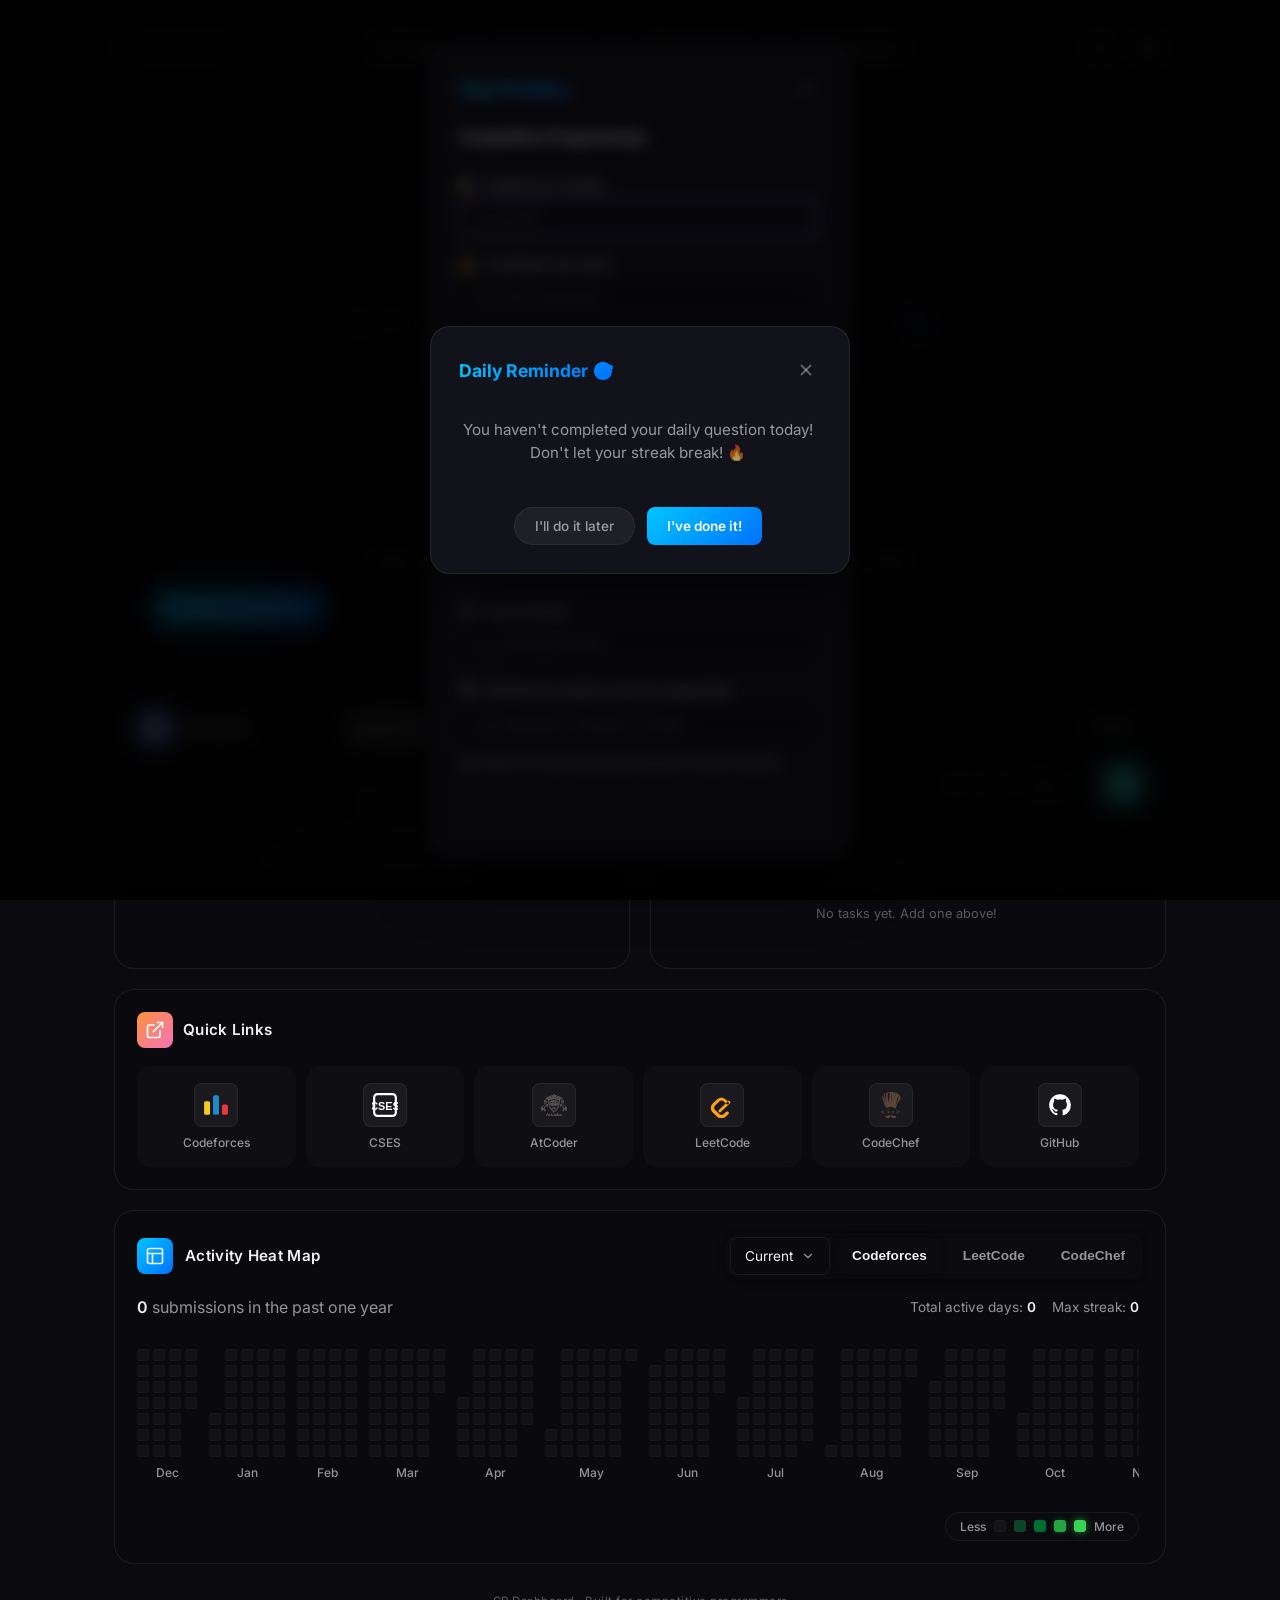
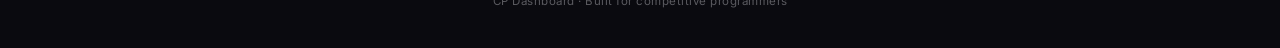
==== index.html @ b322524e "Feat: Add Placements tab for full-time new grad opportunities" ====
<!DOCTYPE html>
<html lang="en">
<head>
  <meta charset="UTF-8">
  <meta name="viewport" content="width=device-width, initial-scale=1.0">
  <title>CP Dashboard</title>
  <link rel="preconnect" href="https://fonts.googleapis.com">
  <link rel="preconnect" href="https://fonts.gstatic.com" crossorigin>
  <link href="https://fonts.googleapis.com/css2?family=Inter:wght@300;400;500;600;700;800&family=JetBrains+Mono:wght@400;500;600;700&display=swap" rel="stylesheet">
  <link rel="stylesheet" href="style.css">
</head>
<body>
  <!-- Animated background particles -->
  <canvas id="bg-canvas" class="bg-canvas"></canvas>

  <!-- Settings Modal Overlay -->
  <div class="modal-overlay" id="settings-overlay">
    <div class="modal" id="settings-modal">
      <div class="modal-header">
        <h2 class="modal-title">Your Profiles</h2>
        <button class="modal-close" id="settings-close" title="Close">
          <svg width="18" height="18" viewBox="0 0 24 24" fill="none" stroke="currentColor" stroke-width="2.5" stroke-linecap="round" stroke-linejoin="round">
            <line x1="18" y1="6" x2="6" y2="18"></line>
            <line x1="6" y1="6" x2="18" y2="18"></line>
          </svg>
        </button>
      </div>
      <form class="modal-body" id="settings-form">
        <h3 style="font-size: 0.9rem; margin-bottom: 12px; margin-top: 0;">Competitive Programming</h3>
        <div class="form-group">
          <label class="form-label" for="cf-handle">
            <img src="icons/cf-logo.svg" class="form-label-icon" alt="CF">
            Codeforces Handle
          </label>
          <input type="text" class="form-input" id="cf-handle" placeholder="e.g. tourist" autocomplete="off">
        </div>
        <div class="form-group">
          <label class="form-label" for="lc-handle">
            <img src="icons/lc-logo.svg" class="form-label-icon" alt="LC">
            LeetCode Username
          </label>
          <input type="text" class="form-input" id="lc-handle" placeholder="e.g. your_username" autocomplete="off">
        </div>
        <div class="form-group">
          <label class="form-label" for="cc-handle">
            <img src="icons/cc-logo.svg" class="form-label-icon" alt="CC">
            CodeChef Username
          </label>
          <input type="text" class="form-input" id="cc-handle" placeholder="e.g. your_username" autocomplete="off">
        </div>

        <hr style="border: 0; border-top: 1px solid var(--border-subtle); margin: 20px 0;">
        <h3 style="font-size: 0.9rem; margin-bottom: 12px;">Professional Profile</h3>
        <div class="form-group">
          <label class="form-label" for="profile-college">
            <svg width="14" height="14" viewBox="0 0 24 24" fill="none" stroke="currentColor" stroke-width="2" stroke-linecap="round" stroke-linejoin="round" class="form-label-icon"><path d="M22 10v6M2 10l10-5 10 5-10 5z"></path><path d="M6 12v5c3 3 9 3 12 0v-5"></path></svg>
            College / University Name
          </label>
          <input type="text" class="form-input" id="profile-college" placeholder="e.g. MIT, IIT Delhi" autocomplete="off">
        </div>
        <div class="form-group">
          <label class="form-label" for="profile-year">
            <svg width="14" height="14" viewBox="0 0 24 24" fill="none" stroke="currentColor" stroke-width="2" stroke-linecap="round" stroke-linejoin="round" class="form-label-icon"><circle cx="12" cy="12" r="10"></circle><polyline points="12 6 12 12 16 14"></polyline></svg>
            Year of Study
          </label>
          <input type="text" class="form-input" id="profile-year" placeholder="e.g. 3rd Year B.Tech" autocomplete="off">
        </div>
        <div class="form-group">
          <label class="form-label" for="profile-locations">
            <svg width="14" height="14" viewBox="0 0 24 24" fill="none" stroke="currentColor" stroke-width="2" stroke-linecap="round" stroke-linejoin="round" class="form-label-icon"><path d="M21 10c0 7-9 13-9 13s-9-6-9-13a9 9 0 0 1 18 0z"></path><circle cx="12" cy="10" r="3"></circle></svg>
            Preferred Locations (comma separated)
          </label>
          <input type="text" class="form-input" id="profile-locations" placeholder="e.g. Bengaluru, Gurgaon, London" autocomplete="off">
          <p style="font-size: 0.75rem; color: var(--text-secondary); margin-top: 6px;">We'll filter the Internships board based on these locations.</p>
        </div>
        <div class="form-group lock-section">
          <div class="lock-controls">
            <button type="button" class="lock-btn" id="lock-btn">
              <svg width="16" height="16" viewBox="0 0 24 24" fill="none" stroke="currentColor" stroke-width="2" stroke-linecap="round" stroke-linejoin="round" id="lock-icon">
                <rect x="3" y="11" width="18" height="11" rx="2" ry="2"></rect>
                <path d="M7 11V7a5 5 0 0 1 10 0v4"></path>
              </svg>
              <span id="lock-btn-text">Lock Profiles</span>
            </button>
            <span class="lock-status" id="lock-status">Status: Unlocked</span>
          </div>
          <div class="unlock-prompt hidden" id="unlock-prompt">
            <p id="unlock-prompt-text" style="margin-bottom: 8px; font-size: 0.85rem; color: var(--text-secondary);">Enter password:</p>
            <div style="display: flex; gap: 10px;">
              <input type="password" class="form-input" id="unlock-input" placeholder="Password" autocomplete="off" style="margin-bottom: 0;">
              <button type="button" class="unlock-confirm-btn" id="unlock-confirm-btn">Confirm</button>
            </div>
          </div>
        </div>
        <hr style="border: 0; border-top: 1px solid var(--border-subtle); margin: 20px 0;">
        <h3 style="font-size: 0.9rem; margin-bottom: 12px;">Clock Settings</h3>
        <div class="form-group" style="display: flex; gap: 12px; margin-bottom: 16px;">
          <div style="flex: 1;">
            <label class="form-label" for="digital-clock-style">Digital Style</label>
            <select class="form-input" id="digital-clock-style" style="margin-bottom: 0;">
              <option value="default">3D Blue (Default)</option>
              <option value="minimal">Minimal Flat</option>
              <option value="neon">Cyberpunk Neon</option>
              <option value="glass">Glassmorphism</option>
              <option value="arcade">Retro Arcade</option>
              <option value="sunset">Sunset Gradient</option>
              <option value="outline">Monochrome Outline</option>
              <option disabled>── Layouts ──</option>
              <option value="flip">Flip Clock Card</option>
              <option value="stacked">Vertical Stacked</option>
              <option value="tech">Tech Dashboard Grid</option>
              <option disabled>── Unique ──</option>
              <option value="lcd">Retro LCD Device</option>
              <option value="cyber">Cyber Hacker Matrix</option>
              <option value="led">LED Panel Display</option>
            </select>
          </div>
          <div style="flex: 1;">
            <label class="form-label" for="analog-clock-style">Analog Style</label>
            <select class="form-input" id="analog-clock-style" style="margin-bottom: 0;">
              <option value="default">Realistic 3D (Default)</option>
              <option value="minimal">Modern Minimal</option>
              <option value="neon">Hologram Neon</option>
              <option value="glass">Frosted Glass</option>
              <option value="luxury">Gold Luxury</option>
              <option value="stealth">Stealth Dark</option>
              <option value="radar">Retro Radar</option>
              <option value="snake">Serpent</option>
              <option disabled>── Layouts ──</option>
              <option value="square">Square Card</option>
              <option value="ring">Orbiting Dots</option>
              <option value="hollow">Wireframe Hollow</option>
              <option value="pendulum">Classic Pendulum</option>
              <option disabled>── Unique ──</option>
              <option value="speedometer">Dashboard Speedometer</option>
              <option value="skeleton">Exposed Gear Skeleton</option>
              <option value="circuit">Circuit Board</option>
              <option value="nautical">Nautical Anchor</option>
              <option value="serpent">Serpent Roman</option>
              <option value="cubes">3D Floating Cubes</option>
              <option value="lunar">Celestial Lunar</option>
            </select>
          </div>
        </div>
        
        <hr style="border: 0; border-top: 1px solid var(--border-subtle); margin: 20px 0;">
        <h3 style="font-size: 0.9rem; margin-bottom: 12px;">Wallpaper Settings</h3>
        <div class="form-group" style="display: flex; gap: 12px; margin-bottom: 16px;">
          <div style="flex: 1;">
            <label class="form-label" for="light-wallpaper-style">Light Mode</label>
            <select class="form-input" id="light-wallpaper-style" style="margin-bottom: 0;">
              <option value="dynamic-default">Hacker Blue Symbols (Dynamic)</option>
              <option value="dynamic-nodes">Floating Nodes (Dynamic)</option>
              <option value="dynamic-bubbles">Rising Bubbles (Dynamic)</option>
              <option value="dynamic-waves">Flowing Waves (Dynamic)</option>
              <option value="static-gradient">Soft Gradient (Static)</option>
              <option value="static-topography">Abstract Topography (Static)</option>
            </select>
          </div>
          <div style="flex: 1;">
            <label class="form-label" for="dark-wallpaper-style">Dark Mode</label>
            <select class="form-input" id="dark-wallpaper-style" style="margin-bottom: 0;">
              <option value="dynamic-default">Constellations (Dynamic)</option>
              <option value="dynamic-matrix">Matrix Rain (Dynamic)</option>
              <option value="dynamic-warp">Warp Speed (Dynamic)</option>
              <option value="dynamic-snow">Falling Snow (Dynamic)</option>
              <option value="static-space">Deep Space (Static)</option>
              <option value="static-cyberpunk">Neon Cyberpunk City (Static)</option>
            </select>
          </div>
        </div>

        <hr style="border: 0; border-top: 1px solid var(--border-subtle); margin: 20px 0;">
        <h3 style="font-size: 0.9rem; margin-bottom: 12px;">Weather Settings</h3>
        <div class="form-group">
          <label class="form-label" for="weather-location">
            <svg width="14" height="14" viewBox="0 0 24 24" fill="none" stroke="currentColor" stroke-width="2" stroke-linecap="round" stroke-linejoin="round" class="form-label-icon"><path d="M21 10c0 7-9 13-9 13s-9-6-9-13a9 9 0 0 1 18 0z"></path><circle cx="12" cy="10" r="3"></circle></svg>
            Location (City Name)
          </label>
          <div style="display: flex; gap: 8px;">
            <input type="text" class="form-input" id="weather-location" placeholder="e.g. New Delhi, London, Tokyo" autocomplete="off" style="margin-bottom: 0;">
            <button type="button" class="save-btn" id="auto-detect-location-btn" style="width: auto; padding: 0 12px; font-size: 0.85rem;" title="Use my exact location">
              <svg width="16" height="16" viewBox="0 0 24 24" fill="none" stroke="currentColor" stroke-width="2" stroke-linecap="round" stroke-linejoin="round">
                <circle cx="12" cy="12" r="10"></circle>
                <circle cx="12" cy="12" r="3"></circle>
                <line x1="12" y1="2" x2="12" y2="5"></line>
                <line x1="12" y1="19" x2="12" y2="22"></line>
                <line x1="2" y1="12" x2="5" y2="12"></line>
                <line x1="19" y1="12" x2="22" y2="12"></line>
              </svg>
            </button>
          </div>
          <p style="font-size: 0.75rem; color: var(--text-secondary); margin-top: 8px;" id="weather-location-hint">Used to display current weather & temperature next to the clock. Click the icon to auto-detect.</p>
        </div>
        <hr style="border: 0; border-top: 1px solid var(--border-subtle); margin: 20px 0;">
        <h3 style="font-size: 0.9rem; margin-bottom: 12px;">AI Assistant Settings</h3>
        <div class="form-group">
          <label class="form-label" for="llm-api-key">
            <svg width="14" height="14" viewBox="0 0 24 24" fill="none" stroke="currentColor" stroke-width="2" stroke-linecap="round" stroke-linejoin="round" class="form-label-icon"><path d="M12 2v20M17 5H9.5a3.5 3.5 0 0 0 0 7h5a3.5 3.5 0 0 1 0 7H6"></path></svg>
            Gemini API Key
          </label>
          <input type="password" class="form-input" id="llm-api-key" placeholder="AIzaSy..." autocomplete="off">
          <p style="font-size: 0.75rem; color: var(--text-secondary); margin-top: 6px;">Stored securely in local storage.</p>
        </div>

        <button type="submit" class="save-btn" id="save-profiles">
          <svg width="16" height="16" viewBox="0 0 24 24" fill="none" stroke="currentColor" stroke-width="2.5" stroke-linecap="round" stroke-linejoin="round">
            <polyline points="20 6 9 17 4 12"></polyline>
          </svg>
          Save Settings
        </button>
      </form>
    </div>
  </div>

  <!-- Daily Question Reminder Modal Overlay -->
  <div class="modal-overlay" id="daily-reminder-overlay">
    <div class="modal" id="daily-reminder-modal" style="max-width: 450px;">
      <div class="modal-header">
        <h2 class="modal-title">Daily Reminder 🎯</h2>
        <button class="modal-close" id="daily-reminder-close" title="Close">
          <svg width="18" height="18" viewBox="0 0 24 24" fill="none" stroke="currentColor" stroke-width="2.5" stroke-linecap="round" stroke-linejoin="round">
            <line x1="18" y1="6" x2="6" y2="18"></line>
            <line x1="6" y1="6" x2="18" y2="18"></line>
          </svg>
        </button>
      </div>
      <div class="modal-body" style="text-align: center; padding-top: 10px;">
        <p style="margin-bottom: 24px; color: var(--text-secondary); font-size: 0.95rem; line-height: 1.5;">You haven't completed your daily question today!<br>Don't let your streak break! 🔥</p>
        <div style="display: flex; gap: 12px; justify-content: center;">
          <button type="button" class="secondary-btn" id="daily-reminder-later" style="padding: 10px 20px; font-size: 0.85rem;">I'll do it later</button>
          <button type="button" class="save-btn" id="daily-reminder-done" style="width: auto; padding: 10px 20px; margin-top: 0; font-size: 0.85rem;">I've done it!</button>
        </div>
      </div>
      </div>
    </div>
  </div>

  <!-- AI Chat Modal Overlay -->
  <div class="modal-overlay" id="ai-chat-overlay">
    <div class="modal" id="ai-chat-modal" style="max-width: 500px; display: flex; flex-direction: column; height: 60vh;">
      <div class="modal-header">
        <h2 class="modal-title">AI Upsolving ✨</h2>
        <button class="modal-close" id="ai-chat-close" title="Close">
          <svg width="18" height="18" viewBox="0 0 24 24" fill="none" stroke="currentColor" stroke-width="2.5" stroke-linecap="round" stroke-linejoin="round">
            <line x1="18" y1="6" x2="6" y2="18"></line>
            <line x1="6" y1="6" x2="18" y2="18"></line>
          </svg>
        </button>
      </div>
      <div class="modal-body" style="flex: 1; display: flex; flex-direction: column; overflow: hidden; padding: 0;">
        <div id="ai-chat-messages" style="flex: 1; overflow-y: auto; padding: 20px; display: flex; flex-direction: column; gap: 16px;">
          <!-- Chat messages go here -->
        </div>
        <form id="ai-chat-form" style="display: flex; gap: 10px; padding: 15px 20px; border-top: 1px solid var(--border-subtle); background: rgba(0,0,0,0.2);">
          <input type="text" id="ai-chat-input" class="form-input" placeholder="Ask for a hint..." style="margin-bottom: 0;" autocomplete="off">
          <button type="submit" class="save-btn" style="width: auto; margin-top: 0; padding: 0 16px;">
            <svg width="16" height="16" viewBox="0 0 24 24" fill="none" stroke="currentColor" stroke-width="2" stroke-linecap="round" stroke-linejoin="round"><line x1="22" y1="2" x2="11" y2="13"></line><polygon points="22 2 15 22 11 13 2 9 22 2"></polygon></svg>
          </button>
        </form>
      </div>
    </div>
  </div>

  <main class="dashboard">
    <!-- Top Section: Greeting & Clock -->
    <header class="hero-section">
      <div class="hero-top-bar" style="position: relative;">
        <span class="brand-tag">CP Dashboard</span>
        
        <!-- Top Centered Navigation Tabs -->
        <div style="display: flex; align-items: center; justify-content: center; gap: 16px; position: absolute; left: 50%; transform: translateX(-50%);">
          <button id="tab-explore" class="explore-tab-btn" title="Developer News Feed">
            <svg width="15" height="15" viewBox="0 0 24 24" fill="none" stroke="currentColor" stroke-width="2.2" stroke-linecap="round" stroke-linejoin="round" style="margin-right: 6px;"><circle cx="12" cy="12" r="10"></circle><polygon points="16.24 7.76 14.12 14.12 7.76 16.24 9.88 9.88 16.24 7.76"></polygon></svg>
            <span id="tab-explore-text">Explore</span>
          </button>
          <button id="tab-internships" class="explore-tab-btn" title="Software Engineering Internships">
            <svg width="15" height="15" viewBox="0 0 24 24" fill="none" stroke="currentColor" stroke-width="2.2" stroke-linecap="round" stroke-linejoin="round" style="margin-right: 6px;"><rect x="2" y="7" width="20" height="14" rx="2" ry="2"></rect><path d="M16 21V5a2 2 0 0 0-2-2h-4a2 2 0 0 0-2 2v16"></path></svg>
            <span id="tab-internships-text">Internships</span>
          </button>
          <button id="tab-placements" class="explore-tab-btn" title="Full-Time Jobs & Placements">
            <svg width="15" height="15" viewBox="0 0 24 24" fill="none" stroke="currentColor" stroke-width="2.2" stroke-linecap="round" stroke-linejoin="round" style="margin-right: 6px;"><rect x="3" y="4" width="18" height="18" rx="2" ry="2"></rect><line x1="16" y1="2" x2="16" y2="6"></line><line x1="8" y1="2" x2="8" y2="6"></line><line x1="3" y1="10" x2="21" y2="10"></line></svg>
            <span id="tab-placements-text">Placements</span>
          </button>
          <button id="tab-hackathons" class="explore-tab-btn" title="Upcoming Hackathons">
            <svg width="15" height="15" viewBox="0 0 24 24" fill="none" stroke="currentColor" stroke-width="2.2" stroke-linecap="round" stroke-linejoin="round" style="margin-right: 6px;"><path d="M21 16V8a2 2 0 0 0-1-1.73l-7-4a2 2 0 0 0-2 0l-7 4A2 2 0 0 0 3 8v8a2 2 0 0 0 1 1.73l7 4a2 2 0 0 0 2 0l7-4A2 2 0 0 0 21 16z"></path><polyline points="3.27 6.96 12 12.01 20.73 6.96"></polyline><line x1="12" y1="22.08" x2="12" y2="12"></line></svg>
            <span id="tab-hackathons-text">Hackathons</span>
          </button>
        </div>
        <div class="top-bar-controls">
          <button class="theme-btn" id="toggle-theme" title="Toggle Theme">
            <svg width="18" height="18" viewBox="0 0 24 24" fill="none" stroke="currentColor" stroke-width="2" stroke-linecap="round" stroke-linejoin="round" class="moon-icon">
              <path d="M21 12.79A9 9 0 1 1 11.21 3 7 7 0 0 0 21 12.79z"></path>
            </svg>
            <svg width="18" height="18" viewBox="0 0 24 24" fill="none" stroke="currentColor" stroke-width="2" stroke-linecap="round" stroke-linejoin="round" class="sun-icon" style="display:none;">
              <circle cx="12" cy="12" r="5"></circle>
              <line x1="12" y1="1" x2="12" y2="3"></line>
              <line x1="12" y1="21" x2="12" y2="23"></line>
              <line x1="4.22" y1="4.22" x2="5.64" y2="5.64"></line>
              <line x1="18.36" y1="18.36" x2="19.78" y2="19.78"></line>
              <line x1="1" y1="12" x2="3" y2="12"></line>
              <line x1="21" y1="12" x2="23" y2="12"></line>
              <line x1="4.22" y1="19.78" x2="5.64" y2="18.36"></line>
              <line x1="18.36" y1="5.64" x2="19.78" y2="4.22"></line>
            </svg>
          </button>
          <button class="settings-btn" id="open-settings" title="Profile Settings">
            <svg width="18" height="18" viewBox="0 0 24 24" fill="none" stroke="currentColor" stroke-width="2" stroke-linecap="round" stroke-linejoin="round">
              <circle cx="12" cy="12" r="3"></circle>
              <path d="M19.4 15a1.65 1.65 0 0 0 .33 1.82l.06.06a2 2 0 0 1 0 2.83 2 2 0 0 1-2.83 0l-.06-.06a1.65 1.65 0 0 0-1.82-.33 1.65 1.65 0 0 0-1 1.51V21a2 2 0 0 1-2 2 2 2 0 0 1-2-2v-.09A1.65 1.65 0 0 0 9 19.4a1.65 1.65 0 0 0-1.82.33l-.06.06a2 2 0 0 1-2.83 0 2 2 0 0 1 0-2.83l.06-.06A1.65 1.65 0 0 0 4.68 15a1.65 1.65 0 0 0-1.51-1H3a2 2 0 0 1-2-2 2 2 0 0 1 2-2h.09A1.65 1.65 0 0 0 4.6 9a1.65 1.65 0 0 0-.33-1.82l-.06-.06a2 2 0 0 1 0-2.83 2 2 0 0 1 2.83 0l.06.06A1.65 1.65 0 0 0 9 4.68a1.65 1.65 0 0 0 1-1.51V3a2 2 0 0 1 2-2 2 2 0 0 1 2 2v.09a1.65 1.65 0 0 0 1 1.51 1.65 1.65 0 0 0 1.82-.33l.06-.06a2 2 0 0 1 2.83 0 2 2 0 0 1 0 2.83l-.06.06A1.65 1.65 0 0 0 19.4 9a1.65 1.65 0 0 0 1.51 1H21a2 2 0 0 1 2 2 2 2 0 0 1-2 2h-.09a1.65 1.65 0 0 0-1.51 1z"></path>
            </svg>
          </button>
        </div>
      </div>
      <div style="display: flex; align-items: center; justify-content: center; gap: 12px; margin-bottom: 8px;">
        <p class="greeting" id="greeting" style="margin-bottom: 0;">Good Evening</p>
      </div>
    </header>

    <div id="home-section">
      <div style="display: flex; flex-direction: column; align-items: center; justify-content: center; margin-bottom: 25px;">
        <div style="display: flex; align-items: center; justify-content: center; gap: 20px;">
          <div id="clock-container" title="Click to switch clock style" style="cursor: pointer; position: relative;">
            <!-- Digital Clock -->
            <h1 class="clock" id="digital-clock" style="margin-bottom: 0;">00:00:00</h1>
            <!-- Analog Clock -->
            <div class="analog-clock hidden" id="analog-clock">
              <div class="clock-pendulum"></div>
              
              <div class="serpent-container">
                <svg class="snake-svg" viewBox="0 0 240 240" xmlns="http://www.w3.org/2000/svg">
                  <path id="snake-path" d="M120,20 C175,20 220,65 220,120 C220,175 175,220 120,220 C65,220 20,175 20,120 C20,65 65,20 120,20 Z" fill="none" />
                  
                  <path class="snake-body" d="M120,20 C175,20 220,65 220,120 C220,175 175,220 120,220 C65,220 20,175 20,120 C20,65 65,20 120,20 Z" />
                  <path class="snake-pattern" d="M120,20 C175,20 220,65 220,120 C220,175 175,220 120,220 C65,220 20,175 20,120 C20,65 65,20 120,20 Z" />
                  
                  <g class="snake-head-g">
                    <animateMotion dur="15s" repeatCount="indefinite" rotate="auto">
                      <mpath href="#snake-path" />
                    </animateMotion>
                    <path d="M-8,-10 L4,-8 L12,0 L4,8 L-8,10 Z" fill="#6ba7a4" stroke="#254a49" stroke-width="1.5" />
                    <circle cx="4" cy="-4" r="1.5" fill="#f00" />
                    <circle cx="4" cy="4" r="1.5" fill="#f00" />
                    <path d="M12,0 L20,-2 L18,0 L20,2 Z" fill="#f00" /> <!-- tongue -->
                  </g>

                  <!-- Second Snake -->
                  <path class="snake-body s2" d="M120,20 C175,20 220,65 220,120 C220,175 175,220 120,220 C65,220 20,175 20,120 C20,65 65,20 120,20 Z" />
                  <path class="snake-pattern s2" d="M120,20 C175,20 220,65 220,120 C220,175 175,220 120,220 C65,220 20,175 20,120 C20,65 65,20 120,20 Z" />
                  
                  <g class="snake-head-g" style="animation-delay: -7.5s;">
                    <animateMotion dur="15s" begin="-7.5s" repeatCount="indefinite" rotate="auto">
                      <mpath href="#snake-path" />
                    </animateMotion>
                    <path d="M-8,-10 L4,-8 L12,0 L4,8 L-8,10 Z" fill="#6ba7a4" stroke="#254a49" stroke-width="1.5" />
                    <circle cx="4" cy="-4" r="1.5" fill="#f00" />
                    <circle cx="4" cy="4" r="1.5" fill="#f00" />
                    <path d="M12,0 L20,-2 L18,0 L20,2 Z" fill="#f00" />
                  </g>
                </svg>

                <svg class="serpent-clock-svg" viewBox="0 0 200 200" xmlns="http://www.w3.org/2000/svg">
                  <circle cx="100" cy="100" r="85" class="serpent-bg" />
                  <circle cx="100" cy="100" r="80" class="serpent-inner-bg" />
                  
                  <g class="serpent-numerals">
                    <text x="100" y="38">XII</text>
                    <text x="131" y="46">I</text>
                    <text x="154" y="69">II</text>
                    <text x="162" y="100">III</text>
                    <text x="154" y="131">IV</text>
                    <text x="131" y="154">V</text>
                    <text x="100" y="162">VI</text>
                    <text x="69" y="154">VII</text>
                    <text x="46" y="131">VIII</text>
                    <text x="38" y="100">IX</text>
                    <text x="46" y="69">X</text>
                    <text x="69" y="46">XI</text>
                  </g>
                </svg>
              </div>

              <div class="clock-face">
                <div class="moon-container" id="moon-container" style="display: none;">
                  <div class="moon-body"></div>
                  <div class="moon-shadow" id="moon-shadow"></div>
                </div>
                <div class="lunar-digital-time" id="lunar-digital-time"></div>
                <div class="hand hour-hand" id="hour-hand"></div>
                <div class="hand minute-hand" id="minute-hand"></div>
                <div class="hand second-hand" id="second-hand"></div>
                <div class="clock-center"></div>
              </div>
            </div>
          </div>
          <div style="display: flex; flex-direction: column; align-items: center; justify-content: center;">
            <div id="weather-display" title="Current Weather" class="weather-display">
              <span id="weather-icon">☀️</span>
              <span id="weather-temp" class="weather-temp"></span>
            </div>
            <div id="weather-smart-tip" style="text-align: center; font-size: 0.75rem; font-weight: 500; color: var(--text-secondary); margin-top: 8px; max-width: 140px; line-height: 1.3;"></div>
          </div>
        </div>
        
        <p class="date" id="date" style="margin: 10px 0 6px 0; font-size: 1.1rem; color: var(--text-primary); font-weight: 500;">Thursday, July 17, 2026</p>
      </div>

      <!-- Search Bar -->
      <div class="search-bar-wrapper">
        <form id="search-form" class="search-bar" autocomplete="off">
          <svg class="search-bar-icon" width="18" height="18" viewBox="0 0 24 24" fill="none" stroke="currentColor" stroke-width="2" stroke-linecap="round" stroke-linejoin="round">
            <circle cx="11" cy="11" r="8"></circle>
            <line x1="21" y1="21" x2="16.65" y2="16.65"></line>
          </svg>
          <input type="text" id="search-input" class="search-input" placeholder="Search the web" autocomplete="off" spellcheck="false">
          <button type="submit" class="search-submit-btn" title="Search">
            <svg width="18" height="18" viewBox="0 0 24 24" fill="none" stroke="currentColor" stroke-width="2.5" stroke-linecap="round" stroke-linejoin="round">
              <polyline points="9 18 15 12 9 6"></polyline>
            </svg>
          </button>
        </form>
      </div>

      <!-- Quick Shortcuts -->
      <div class="shortcuts-row" id="shortcuts-row">
        <!-- Shortcuts will be rendered here by JS -->
        <button class="shortcut-add-btn" id="add-shortcut-btn" title="Add shortcut">
          <div class="shortcut-icon-circle add-circle">
            <svg width="22" height="22" viewBox="0 0 24 24" fill="none" stroke="currentColor" stroke-width="2" stroke-linecap="round" stroke-linejoin="round">
              <line x1="12" y1="5" x2="12" y2="19"></line>
              <line x1="5" y1="12" x2="19" y2="12"></line>
            </svg>
          </div>
          <span class="shortcut-label">Add shortcut</span>
        </button>
      </div>


    <!-- Add Shortcut Modal -->
    <div class="modal-overlay" id="shortcut-modal-overlay">
      <div class="modal" id="shortcut-modal" style="max-width: 400px;">
        <div class="modal-header">
          <h2 class="modal-title" id="shortcut-modal-title">Add Shortcut</h2>
          <button class="modal-close" id="shortcut-modal-close" title="Close">
            <svg width="18" height="18" viewBox="0 0 24 24" fill="none" stroke="currentColor" stroke-width="2.5" stroke-linecap="round" stroke-linejoin="round">
              <line x1="18" y1="6" x2="6" y2="18"></line>
              <line x1="6" y1="6" x2="18" y2="18"></line>
            </svg>
          </button>
        </div>
        <form class="modal-body" id="shortcut-form">
          <div class="form-group">
            <label class="form-label" for="shortcut-name">Name</label>
            <input type="text" class="form-input" id="shortcut-name" placeholder="e.g. YouTube" autocomplete="off" required>
          </div>
          <div class="form-group">
            <label class="form-label" for="shortcut-url">URL</label>
            <input type="url" class="form-input" id="shortcut-url" placeholder="https://youtube.com" autocomplete="off" required>
          </div>
          <div style="display: flex; gap: 10px; align-items: center;">
            <button type="submit" class="save-btn" id="shortcut-save-btn" style="flex: 1;">
              <svg width="16" height="16" viewBox="0 0 24 24" fill="none" stroke="currentColor" stroke-width="2.5" stroke-linecap="round" stroke-linejoin="round">
                <polyline points="20 6 9 17 4 12"></polyline>
              </svg>
              Save
            </button>
            <button type="button" class="shortcut-delete-btn hidden" id="shortcut-delete-btn" title="Delete this shortcut">
              <svg width="16" height="16" viewBox="0 0 24 24" fill="none" stroke="currentColor" stroke-width="2" stroke-linecap="round" stroke-linejoin="round">
                <polyline points="3 6 5 6 21 6"></polyline>
                <path d="M19 6v14a2 2 0 0 1-2 2H7a2 2 0 0 1-2-2V6m3 0V4a2 2 0 0 1 2-2h4a2 2 0 0 1 2 2v2"></path>
              </svg>
              Delete
            </button>
          </div>
        </form>
      </div>
    </div>

    <!-- Rating Cards Row -->
    <section class="ratings-row" id="ratings-row">
      <!-- Empty State -->
      <div class="empty-profiles-state hidden" id="empty-profiles-state">
        <h3 style="margin-bottom: 12px;">No Accounts Connected</h3>
        <p style="color: var(--text-secondary); margin-bottom: 20px; font-size: 0.9rem;">Connect your Codeforces, LeetCode, or CodeChef accounts to view your stats.</p>
        <button class="save-btn" id="empty-state-connect-btn" style="width: auto; padding: 10px 24px;">Connect Accounts</button>
      </div>

      <!-- Codeforces Card -->
      <div class="rating-card cf-card" data-platform="cf" style="display: none;">
        <div class="rating-card-header">
          <div class="platform-badge cf-badge"><img src="icons/cf-logo.svg" alt="Codeforces"></div>
          <a class="platform-name" id="cf-name-display" target="_blank" rel="noopener" style="text-decoration: none; color: inherit; cursor: pointer;">Codeforces</a>
        </div>
        <div class="rating-card-body" id="cf-rating-body">
          <div class="rating-prompt" id="cf-prompt">
            <p>Set your handle in</p>
            <button class="set-handle-btn" data-platform="cf">⚙️ Settings</button>
          </div>
          <div class="rating-info hidden" id="cf-info">
            <div class="rating-number" id="cf-rating">—</div>
            <div class="rating-rank" id="cf-rank">—</div>
            <div class="rating-detail">
              <span class="rating-label">Max</span>
              <span class="rating-value" id="cf-max-rating">—</span>
            </div>
            <div class="rating-detail">
              <span class="rating-label">Solved</span>
              <span class="rating-value" id="cf-solved">—</span>
            </div>
          </div>
        </div>
      </div>

      <!-- LeetCode Card -->
      <div class="rating-card lc-card" data-platform="lc" style="display: none;">
        <div class="rating-card-header">
          <div class="platform-badge lc-badge"><img src="icons/lc-logo.svg" alt="LeetCode"></div>
          <a class="platform-name" id="lc-name-display" target="_blank" rel="noopener" style="text-decoration: none; color: inherit; cursor: pointer;">LeetCode</a>
        </div>
        <div class="rating-card-body" id="lc-rating-body">
          <div class="rating-prompt" id="lc-prompt">
            <p>Set your handle in</p>
            <button class="set-handle-btn" data-platform="lc">⚙️ Settings</button>
          </div>
          <div class="rating-info hidden" id="lc-info">
            <div class="rating-number" id="lc-rating">—</div>
            <div class="rating-rank" id="lc-rank">—</div>
            <div class="rating-detail">
              <span class="rating-label">Contests</span>
              <span class="rating-value" id="lc-attended">—</span>
            </div>
            <div class="rating-detail">
              <span class="rating-label">Solved</span>
              <span class="rating-value" id="lc-solved">—</span>
            </div>
          </div>
        </div>
      </div>

      <!-- CodeChef Card -->
      <div class="rating-card cc-card" data-platform="cc" style="display: none;">
        <div class="rating-card-header">
          <div class="platform-badge cc-badge"><img src="icons/cc-logo.svg" alt="CodeChef"></div>
          <a class="platform-name" id="cc-name-display" target="_blank" rel="noopener" style="text-decoration: none; color: inherit; cursor: pointer;">CodeChef</a>
        </div>
        <div class="rating-card-body" id="cc-rating-body">
          <div class="rating-prompt" id="cc-prompt">
            <p>Set your handle in</p>
            <button class="set-handle-btn" data-platform="cc">⚙️ Settings</button>
          </div>
          <div class="rating-info hidden" id="cc-info">
            <div class="rating-number" id="cc-rating">—</div>
            <div class="rating-rank" id="cc-rank">—</div>
            <div class="rating-detail">
              <span class="rating-label">Max</span>
              <span class="rating-value" id="cc-max-rating">—</span>
            </div>
            <div class="rating-detail">
              <span class="rating-label">Solved</span>
              <span class="rating-value" id="cc-solved">—</span>
            </div>
          </div>
        </div>
      </div>
    </section>

    <!-- Widgets Grid -->
    <section class="widgets-grid">

      <!-- Upcoming Contests Widget (Multi-Platform) -->
      <div class="widget contests-widget">
        <div class="widget-header">
          <div style="display: flex; align-items: center; gap: 10px;">
            <div class="widget-icon contests-icon">
              <svg width="20" height="20" viewBox="0 0 24 24" fill="none" stroke="currentColor" stroke-width="2" stroke-linecap="round" stroke-linejoin="round">
                <polygon points="12 2 15.09 8.26 22 9.27 17 14.14 18.18 21.02 12 17.77 5.82 21.02 7 14.14 2 9.27 8.91 8.26 12 2"></polygon>
              </svg>
            </div>
            <h2 class="widget-title">Contests</h2>
          </div>
          <div class="widget-tabs" style="display: flex; gap: 4px; background: rgba(255,255,255,0.05); padding: 4px; border-radius: 8px;">
            <button class="widget-tab active" id="tab-upcoming">Upcoming</button>
            <button class="widget-tab" id="tab-past">Past Unsolved</button>
          </div>
          <button class="refresh-btn" id="refresh-contests" title="Refresh contests">
            <svg width="16" height="16" viewBox="0 0 24 24" fill="none" stroke="currentColor" stroke-width="2" stroke-linecap="round" stroke-linejoin="round">
              <polyline points="23 4 23 10 17 10"></polyline>
              <polyline points="1 20 1 14 7 14"></polyline>
              <path d="M3.51 9a9 9 0 0 1 14.85-3.36L23 10M1 14l4.64 4.36A9 9 0 0 0 20.49 15"></path>
            </svg>
          </button>
        </div>
        <div class="widget-body" id="contests-list">
          <div class="loading-skeleton">
            <div class="skeleton-row"></div>
            <div class="skeleton-row"></div>
            <div class="skeleton-row"></div>
          </div>
        </div>
      </div>

      <!-- To-Do List Widget -->
      <div class="widget todo-widget">
        <div class="widget-header">
          <div class="widget-icon todo-icon">
            <svg width="20" height="20" viewBox="0 0 24 24" fill="none" stroke="currentColor" stroke-width="2" stroke-linecap="round" stroke-linejoin="round">
              <path d="M22 11.08V12a10 10 0 1 1-5.93-9.14"></path>
              <polyline points="22 4 12 14.01 9 11.01"></polyline>
            </svg>
          </div>
          <h2 class="widget-title">To-Do List</h2>
          <span class="todo-count" id="todo-count">0 tasks</span>
        </div>
        <form class="todo-input-wrapper" id="todo-form">
          <input type="text" class="todo-input" id="todo-input" placeholder="Add a new task..." autocomplete="off" maxlength="120">
          <div class="todo-timer-group">
            <div class="todo-timer-icon">
              <svg width="14" height="14" viewBox="0 0 24 24" fill="none" stroke="currentColor" stroke-width="2" stroke-linecap="round" stroke-linejoin="round">
                <circle cx="12" cy="12" r="10"></circle>
                <polyline points="12 6 12 12 16 14"></polyline>
              </svg>
            </div>
            <input type="number" class="todo-timer-val" id="todo-timer-val" placeholder="Time" min="0.1" step="any" max="999" title="Timer value (optional)">
            <div class="todo-timer-divider"></div>
            <select class="todo-timer-unit" id="todo-timer-unit" title="Timer unit">
              <option value="m">mins</option>
              <option value="h">hrs</option>
              <option value="d" selected>days</option>
              <option value="w">weeks</option>
            </select>
          </div>
          <button type="submit" class="todo-add-btn" id="todo-add-btn" title="Add task">
            <svg width="18" height="18" viewBox="0 0 24 24" fill="none" stroke="currentColor" stroke-width="2.5" stroke-linecap="round" stroke-linejoin="round">
              <line x1="12" y1="5" x2="12" y2="19"></line>
              <line x1="5" y1="12" x2="19" y2="12"></line>
            </svg>
          </button>
        </form>
        <div class="widget-body" style="padding-top: 15px;">
          <ul class="todo-list" id="todo-list"></ul>
          <div class="todo-empty" id="todo-empty">
            <svg width="40" height="40" viewBox="0 0 24 24" fill="none" stroke="currentColor" stroke-width="1.5" stroke-linecap="round" stroke-linejoin="round" opacity="0.4">
              <rect x="3" y="3" width="18" height="18" rx="2" ry="2"></rect>
              <line x1="9" y1="9" x2="15" y2="15"></line>
              <line x1="15" y1="9" x2="9" y2="15"></line>
            </svg>
            <p>No tasks yet. Add one above!</p>
          </div>
        </div>
      </div>

      <!-- Quick Links Widget -->
      <div class="widget links-widget">
        <div class="widget-header">
          <div class="widget-icon links-icon">
            <svg width="20" height="20" viewBox="0 0 24 24" fill="none" stroke="currentColor" stroke-width="2" stroke-linecap="round" stroke-linejoin="round">
              <path d="M18 13v6a2 2 0 0 1-2 2H5a2 2 0 0 1-2-2V8a2 2 0 0 1 2-2h6"></path>
              <polyline points="15 3 21 3 21 9"></polyline>
              <line x1="10" y1="14" x2="21" y2="3"></line>
            </svg>
          </div>
          <h2 class="widget-title">Quick Links</h2>
        </div>
        <div class="widget-body quick-links-grid">
          <a href="https://codeforces.com" class="quick-link" target="_blank" rel="noopener">
            <div class="link-icon cf-link-icon"><img src="icons/cf-logo.svg" alt="CF"></div>
            <span>Codeforces</span>
          </a>
          <a href="https://cses.fi/problemset/" class="quick-link" target="_blank" rel="noopener">
            <div class="link-icon cses-link-icon"><img src="icons/cses-logo.svg" alt="CSES" class="invert-in-light"></div>
            <span>CSES</span>
          </a>
          <a href="https://atcoder.jp/contests/" class="quick-link" target="_blank" rel="noopener">
            <div class="link-icon atcoder-link-icon"><img src="icons/atcoder-logo.svg" alt="AtCoder"></div>
            <span>AtCoder</span>
          </a>
          <a href="https://leetcode.com/problemset/" class="quick-link" target="_blank" rel="noopener">
            <div class="link-icon lc-link-icon"><img src="icons/lc-logo.svg" alt="LC"></div>
            <span>LeetCode</span>
          </a>
          <a href="https://www.codechef.com/contests" class="quick-link" target="_blank" rel="noopener">
            <div class="link-icon cc-link-icon"><img src="icons/cc-logo.svg" alt="CC"></div>
            <span>CodeChef</span>
          </a>
          <a href="https://github.com" class="quick-link" target="_blank" rel="noopener">
            <div class="link-icon gh-link-icon"><img src="icons/github-logo.svg" alt="GH" class="invert-in-light"></div>
            <span>GitHub</span>
          </a>
        </div>
      </div>
      
      <!-- Heat Map Widget (Full Width) -->
      <div class="widget heatmap-widget">
        <div class="widget-header heatmap-header">
          <div class="heatmap-title-group">
            <div class="widget-icon heatmap-icon">
              <svg width="20" height="20" viewBox="0 0 24 24" fill="none" stroke="currentColor" stroke-width="2" stroke-linecap="round" stroke-linejoin="round">
                <rect x="3" y="3" width="18" height="18" rx="2" ry="2"></rect>
                <line x1="3" y1="9" x2="21" y2="9"></line>
                <line x1="9" y1="21" x2="9" y2="9"></line>
              </svg>
            </div>
            <h2 class="widget-title">Activity Heat Map</h2>
          </div>
          <div class="heatmap-controls">
            <select id="heatmap-year-select" class="heatmap-year-select" title="Select Year">
              <option value="last_365">Current</option>
            </select>
            <button class="heatmap-tab active" data-platform="cf">Codeforces</button>
            <button class="heatmap-tab" data-platform="lc">LeetCode</button>
            <button class="heatmap-tab" data-platform="cc">CodeChef</button>
          </div>
        </div>
        <div class="widget-body heatmap-body">
          <div class="heatmap-header-stats">
            <div class="heatmap-total-subs"><span id="hm-total">0</span> submissions in the past one year</div>
            <div class="heatmap-extra-stats">
              <span>Total active days: <strong id="hm-active">0</strong></span>
              <span>Max streak: <strong id="hm-streak">0</strong></span>
            </div>
          </div>
          <div class="heatmap-scroll-container">
            <div id="heatmap-grid" class="heatmap-grid-months">
              <!-- Grid months generated via JS -->
            </div>
          </div>
          <div class="heatmap-legend">
            <span>Less</span>
            <div class="legend-square level-0"></div>
            <div class="legend-square level-1"></div>
            <div class="legend-square level-2"></div>
            <div class="legend-square level-3"></div>
            <div class="legend-square level-4"></div>
            <span>More</span>
          </div>
        </div>
      </div>
      
    </section>
    </div> <!-- /home-section -->

    <!-- Explore Section (Hidden by default) -->
    <div id="explore-section" class="hidden">
      <div class="explore-header">
        <h2>Developer News</h2>
        <p>Top stories in programming, tech, and internships.</p>
        <button id="refresh-news-btn" class="refresh-news-btn" title="Refresh News">
          <svg width="18" height="18" viewBox="0 0 24 24" fill="none" stroke="currentColor" stroke-width="2" stroke-linecap="round" stroke-linejoin="round">
            <polyline points="23 4 23 10 17 10"></polyline>
            <path d="M20.49 15a9 9 0 1 1-2.12-9.36L23 10"></path>
          </svg>
        </button>
      </div>
      <div class="news-grid" id="news-grid">
        <!-- News cards will be injected here -->
      </div>
      <div id="news-loading" class="news-loading">
        <div class="spinner"></div>
        <p>Loading the latest tech news...</p>
      </div>
      <div class="explore-controls hidden" id="explore-controls" style="display: flex; justify-content: center; gap: 16px; margin: 20px 0 40px 0;">
        <button id="see-less-news-btn" class="secondary-btn hidden" style="padding: 10px 24px;">See Less</button>
        <button id="load-more-news-btn" class="save-btn" style="width: auto; margin-top: 0; padding: 10px 24px;">Load More</button>
      </div>
    </div>

    <!-- Internships Section (Hidden by default) -->
    <div id="internships-section" class="hidden">
      <div class="explore-header">
        <h2 style="background: linear-gradient(135deg, #00c6ff 0%, #0072ff 100%); -webkit-background-clip: text;">Internships</h2>
        <p>Latest software engineering and tech internships globally.</p>
        <div id="internships-filter-indicator" style="display: none; align-items: center; justify-content: center; gap: 8px; margin-top: 12px; font-size: 0.85rem; color: var(--accent-cyan); background: rgba(34, 211, 238, 0.1); padding: 4px 12px; border-radius: 20px; width: fit-content; margin-left: auto; margin-right: auto; border: 1px solid rgba(34, 211, 238, 0.2);">
          <svg width="14" height="14" viewBox="0 0 24 24" fill="none" stroke="currentColor" stroke-width="2" stroke-linecap="round" stroke-linejoin="round"><path d="M22 3H2l8 9.46V19l4 2v-8.54L22 3z"></path></svg>
          <span id="internships-filter-text">Filtered</span>
        </div>
        <button id="refresh-internships-btn" class="refresh-news-btn" title="Refresh Internships">
          <svg width="18" height="18" viewBox="0 0 24 24" fill="none" stroke="currentColor" stroke-width="2" stroke-linecap="round" stroke-linejoin="round">
            <polyline points="23 4 23 10 17 10"></polyline>
            <path d="M20.49 15a9 9 0 1 1-2.12-9.36L23 10"></path>
          </svg>
        </button>
      </div>

      <!-- Big Tech & Quant Direct Portals -->
      <div class="direct-portals-wrapper" style="margin: 0 auto 30px auto; max-width: 1200px; padding: 0 20px;">
        <h3 style="font-size: 0.85rem; color: var(--text-muted); margin-bottom: 12px; text-transform: uppercase; letter-spacing: 0.5px; text-align: left;">Official Career Portals (Not on Aggregators)</h3>
        <div class="portals-scroll-row" id="portals-row">
          <!-- Portals injected by JS -->
        </div>
      </div>

      <div class="news-grid" id="internships-grid">
        <!-- Internship cards will be injected here -->
      </div>
      <div id="internships-loading" class="news-loading">
        <div class="spinner"></div>
        <p>Finding the best internships...</p>
      </div>
      <div class="explore-controls hidden" id="internships-controls" style="display: flex; justify-content: center; gap: 16px; margin: 20px 0 40px 0;">
        <button id="see-less-internships-btn" class="secondary-btn hidden" style="padding: 10px 24px;">See Less</button>
        <button id="load-more-internships-btn" class="save-btn" style="width: auto; margin-top: 0; padding: 10px 24px;">Load More</button>
      </div>
    </div>

    <!-- Hackathons Section (Hidden by default) -->
    <div id="hackathons-section" class="hidden">
      <div class="explore-header">
        <h2 style="background: linear-gradient(135deg, #a855f7 0%, #ec4899 100%); -webkit-background-clip: text;">Hackathons</h2>
        <p>Upcoming hackathons from Devpost and Unstop.</p>
        <button id="refresh-hackathons-btn" class="refresh-news-btn" title="Refresh Hackathons">
          <svg width="18" height="18" viewBox="0 0 24 24" fill="none" stroke="currentColor" stroke-width="2" stroke-linecap="round" stroke-linejoin="round">
            <polyline points="23 4 23 10 17 10"></polyline>
            <path d="M20.49 15a9 9 0 1 1-2.12-9.36L23 10"></path>
          </svg>
        </button>
      </div>

      <div class="news-grid" id="hackathons-grid">
        <!-- Hackathon cards will be injected here -->
      </div>
      <div id="hackathons-loading" class="news-loading">
        <div class="spinner"></div>
        <p>Finding hackathons...</p>
      </div>
      <div class="explore-controls hidden" id="hackathons-controls" style="display: flex; justify-content: center; gap: 16px; margin: 20px 0 40px 0;">
        <button id="see-less-hackathons-btn" class="secondary-btn hidden" style="padding: 10px 24px;">See Less</button>
        <button id="load-more-hackathons-btn" class="save-btn" style="width: auto; margin-top: 0; padding: 10px 24px;">Load More</button>
      </div>
    </div>

    <!-- Placements Section (Hidden by default) -->
    <div id="placements-section" class="hidden">
      <div class="explore-header">
        <h2 style="background: linear-gradient(135deg, #facc15 0%, #fb923c 100%); -webkit-background-clip: text;">Placements</h2>
        <p>Latest full-time new grad jobs and placement opportunities.</p>
        <button id="refresh-placements-btn" class="refresh-news-btn" title="Refresh Placements">
          <svg width="18" height="18" viewBox="0 0 24 24" fill="none" stroke="currentColor" stroke-width="2" stroke-linecap="round" stroke-linejoin="round">
            <polyline points="23 4 23 10 17 10"></polyline>
            <path d="M20.49 15a9 9 0 1 1-2.12-9.36L23 10"></path>
          </svg>
        </button>
      </div>

      <div class="news-grid" id="placements-grid">
        <!-- Placement cards will be injected here -->
      </div>
      <div id="placements-loading" class="news-loading">
        <div class="spinner"></div>
        <p>Finding the best placements...</p>
      </div>
      <div class="explore-controls hidden" id="placements-controls" style="display: flex; justify-content: center; gap: 16px; margin: 20px 0 40px 0;">
        <button id="see-less-placements-btn" class="secondary-btn hidden" style="padding: 10px 24px;">See Less</button>
        <button id="load-more-placements-btn" class="save-btn" style="width: auto; margin-top: 0; padding: 10px 24px;">Load More</button>
      </div>
    </div>

    <!-- Footer -->
    <footer class="footer">
      <p>CP Dashboard &middot; Built for competitive programmers</p>
    </footer>
  </main>

  <script src="script.js"></script>
</body>
</html>
---- style.css ----
/* ============================================
   CP Dashboard v2 - Premium Dark Theme
   ============================================ */

.hidden { display: none !important; }

/* --- Design Tokens --- */
:root {
  --bg-primary: #0a0a0f;
  --bg-secondary: #12121a;
  --bg-card: rgba(10, 10, 15, 0.45);
  --bg-card-hover: rgba(10, 10, 15, 0.6);
  --bg-input: rgba(10, 10, 15, 0.5);

  --text-primary: #f0f0f5;
  --text-secondary: rgba(240, 240, 245, 0.6);
  --text-muted: rgba(240, 240, 245, 0.35);

  /* Platform Colors */
  --cf-color: #3b82f6;
  --cf-gradient: linear-gradient(135deg, #3b82f6, #6366f1);
  --lc-color: #f59e0b;
  --lc-gradient: linear-gradient(135deg, #f59e0b, #ea580c);
  --cc-color: #6b7280;
  --cc-gradient: linear-gradient(135deg, #6b7280, #4b5563);

  /* Accents */
  --accent-blue: #6c8cff;
  --accent-purple: #a78bfa;
  --accent-pink: #f472b6;
  --accent-green: #34d399;
  --accent-orange: #fb923c;
  --accent-red: #f87171;
  --accent-cyan: #22d3ee;
  --accent-yellow: #facc15;

  /* Gradients */
  --gradient-hero: linear-gradient(135deg, #00c6ff 0%, #0072ff 100%);
  --gradient-contest: linear-gradient(135deg, #6c8cff, #818cf8);
  --gradient-todo: linear-gradient(135deg, #34d399, #22d3ee);
  --gradient-links: linear-gradient(135deg, #fb923c, #f472b6);

  /* Borders */
  --border-subtle: rgba(255, 255, 255, 0.06);
  --border-widget: rgba(255, 255, 255, 0.08);

  /* Shadows */
  --shadow-card: 0 4px 30px rgba(0, 0, 0, 0.3);
  --shadow-glow-blue: 0 0 40px rgba(108, 140, 255, 0.15);
  --shadow-glow-green: 0 0 40px rgba(52, 211, 153, 0.15);
  --shadow-glow-orange: 0 0 40px rgba(251, 146, 60, 0.15);

  --radius-sm: 8px;
  --radius-md: 14px;
  --radius-lg: 20px;
  --radius-xl: 28px;
  --transition-fast: 0.2s cubic-bezier(0.4, 0, 0.2, 1);
  --transition-smooth: 0.35s cubic-bezier(0.4, 0, 0.2, 1);
  --transition-spring: 0.5s cubic-bezier(0.34, 1.56, 0.64, 1);

  --font-main: 'Inter', -apple-system, BlinkMacSystemFont, 'Segoe UI', sans-serif;
  --font-mono: 'JetBrains Mono', 'Fira Code', monospace;
}

/* --- Light Theme Overrides --- */
[data-theme="light"] {
  --bg-primary: #f0f2f5;
  --bg-secondary: #ffffff;
  --bg-card: rgba(255, 255, 255, 0.85);
  --bg-card-hover: rgba(255, 255, 255, 1);
  --bg-input: rgba(0, 0, 0, 0.04);
  
  --text-primary: #1e1e24;
  --text-secondary: rgba(30, 30, 36, 0.65);
  --text-muted: rgba(30, 30, 36, 0.4);
  
  --border-subtle: rgba(0, 0, 0, 0.08);
  --border-widget: rgba(0, 0, 0, 0.1);
  
  --shadow-card: 0 4px 20px rgba(0, 0, 0, 0.08);
}

/* --- Reset --- */
*, *::before, *::after {
  margin: 0;
  padding: 0;
  box-sizing: border-box;
  overflow-wrap: break-word;
}

html { font-size: 16px; scroll-behavior: smooth; height: 100%; min-height: 100%; }

body {
  font-family: var(--font-main);
  background-color: var(--bg-primary);
  background-size: cover;
  background-position: center;
  background-attachment: fixed;
  background-repeat: no-repeat;
  transition: background-image 0.5s ease, background-color 0.3s ease;
  color: var(--text-primary);
  min-height: 100vh;
  min-height: 100%;
  overflow-x: hidden;
  word-wrap: break-word;
  -webkit-font-smoothing: antialiased;
  -moz-osx-font-smoothing: grayscale;
}

/* --- Background Particles --- */
.bg-canvas {
  position: fixed;
  top: 0; left: 0;
  width: 100%; height: 100%;
  pointer-events: none;
  z-index: 0;
}

/* --- Static Wallpapers --- */
body.bg-static-gradient {
  background-image: linear-gradient(135deg, #e0c3fc 0%, #8ec5fc 100%);
}
body.bg-static-topography {
  background-image: url('https://images.unsplash.com/photo-1579546929662-711aa81148cf?auto=format&fit=crop&q=80&w=2070');
}
body.bg-static-space {
  background-image: url('https://images.unsplash.com/photo-1462331940025-496dfbfc7564?auto=format&fit=crop&q=80&w=2000');
}
body.bg-static-cyberpunk {
  background-image: url('https://images.unsplash.com/photo-1601042879364-f3947d3f9c16?auto=format&fit=crop&q=80&w=2070');
}

/* --- Dashboard --- */
.dashboard {
  position: relative;
  z-index: 1;
  max-width: 1100px;
  margin: 0 auto;
  padding: 20px 24px 30px;
  min-height: 100vh;
  display: flex;
  flex-direction: column;
  align-items: center;
}

/* --- Hero Section --- */
.hero-section {
  text-align: center;
  padding: 10px 0 30px;
  width: 100%;
  animation: fadeInUp 0.6s ease-out;
}

.hero-top-bar {
  display: flex;
  justify-content: space-between;
  align-items: center;
  margin-bottom: 16px;
}

.brand-tag {
  font-size: 0.7rem;
  font-weight: 600;
  letter-spacing: 2px;
  text-transform: uppercase;
  color: var(--text-muted);
}

.settings-btn {
  background: var(--bg-card);
  border: 1px solid var(--border-widget);
  color: var(--text-secondary);
  padding: 8px;
  border-radius: var(--radius-sm);
  cursor: pointer;
  transition: var(--transition-fast);
  display: flex;
  align-items: center;
  justify-content: center;
  backdrop-filter: blur(10px);
}

.settings-btn:hover {
  color: var(--accent-purple);
  background: rgba(167, 139, 250, 0.1);
  border-color: rgba(167, 139, 250, 0.2);
  transform: rotate(45deg);
}

.greeting {
  font-size: 0.85rem;
  font-weight: 500;
  color: var(--text-secondary);
  text-transform: uppercase;
  letter-spacing: 3px;
  margin-bottom: 8px;
}

.clock {
  font-family: var(--font-mono);
  font-weight: 800;
  display: flex;
  align-items: baseline;
  justify-content: center;
  margin-bottom: 10px;
  line-height: 1.1;
  letter-spacing: -2px;
}

.clock-hour, .clock-minute {
  font-size: 5.5rem; /* Reduced from 7.2rem */
  background: linear-gradient(135deg, #00c6ff 0%, #0072ff 100%);
  -webkit-background-clip: text;
  -webkit-text-fill-color: transparent;
  background-clip: text;
  text-shadow: 
    0px 1px 0px #005bb5,
    0px 2px 0px #005bb5,
    0px 3px 0px #00499e,
    0px 4px 0px #00499e,
    0px 5px 0px #00367a,
    0px 10px 25px rgba(0, 198, 255, 0.4);
}

[data-theme="light"] .clock-hour, [data-theme="light"] .clock-minute {
  background: linear-gradient(135deg, #0072ff 0%, #0032cc 100%);
  text-shadow: 
    0px 1px 0px #002ba8,
    0px 2px 0px #002ba8,
    0px 3px 0px #001f7a,
    0px 4px 0px #001f7a,
    0px 8px 20px rgba(0, 114, 255, 0.35);
}

.clock-colon {
  font-size: 4.5rem; /* Reduced from 5.5rem */
  background: linear-gradient(to bottom, #00c6ff, #0072ff);
  -webkit-background-clip: text;
  -webkit-text-fill-color: transparent;
  background-clip: text;
  margin: 0 4px;
  animation: pulse-colon 2s cubic-bezier(0.4, 0, 0.6, 1) infinite;
  text-shadow: 
    0px 1px 0px #005bb5,
    0px 2px 0px #005bb5,
    0px 3px 0px #00499e,
    0px 4px 0px #00367a,
    0px 8px 15px rgba(0, 198, 255, 0.3);
}

.analog-clock {
  width: 150px;
  height: 150px;
  border-radius: 50%;
  background: var(--bg-primary); /* Use a darker surface for realism */
  position: relative;
  /* Complex box-shadow for 3D casing */
  box-shadow: 
    -4px -4px 10px rgba(255, 255, 255, 0.03),
    4px 4px 15px rgba(0, 0, 0, 0.6),
    inset 2px 2px 5px rgba(255, 255, 255, 0.05),
    inset -2px -2px 5px rgba(0, 0, 0, 0.4),
    inset 0 0 20px rgba(0, 198, 255, 0.1);
  margin-bottom: 10px;
}
/* Glass cover effect */
.analog-clock::after {
  content: '';
  position: absolute;
  top: 0; left: 0; right: 0; bottom: 0;
  border-radius: 50%;
  background: linear-gradient(135deg, rgba(255,255,255,0.08) 0%, rgba(255,255,255,0) 50%, rgba(0,0,0,0.3) 100%);
  pointer-events: none;
  z-index: 10;
}
[data-theme="light"] .analog-clock {
  background: #f0f4f8;
  box-shadow: 
    -4px -4px 10px rgba(255, 255, 255, 0.8),
    4px 4px 15px rgba(0, 0, 0, 0.15),
    inset 2px 2px 5px rgba(255, 255, 255, 0.8),
    inset -2px -2px 5px rgba(0, 0, 0, 0.1),
    inset 0 0 20px rgba(0, 114, 255, 0.05);
}
[data-theme="light"] .analog-clock::after {
  background: linear-gradient(135deg, rgba(255,255,255,0.5) 0%, rgba(255,255,255,0) 50%, rgba(0,0,0,0.05) 100%);
}
.clock-face {
  width: 100%;
  height: 100%;
  position: relative;
  border-radius: 100%;
  /* Subtle ticks using radial gradient and repeating conic */
  background: 
    radial-gradient(circle at center, transparent 60%, rgba(0,0,0,0.2) 100%),
    repeating-conic-gradient(from 0deg, rgba(255,255,255,0.08) 0deg, rgba(255,255,255,0.08) 1deg, transparent 1deg, transparent 30deg);
}
[data-theme="light"] .clock-face {
  background: 
    radial-gradient(circle at center, transparent 60%, rgba(0,0,0,0.05) 100%),
    repeating-conic-gradient(from 0deg, rgba(0,0,0,0.1) 0deg, rgba(0,0,0,0.1) 1deg, transparent 1deg, transparent 30deg);
}
.hand {
  position: absolute;
  bottom: 50%;
  left: 50%;
  transform-origin: bottom center;
  border-radius: 10px 10px 4px 4px; /* Tapered ends */
  z-index: 5;
}
.hour-hand {
  width: 6px;
  height: 28%;
  margin-left: -3px;
  background: linear-gradient(to top, #777, #ccc); /* Metallic */
  box-shadow: 2px 4px 6px rgba(0,0,0,0.5);
}
.minute-hand {
  width: 4px;
  height: 40%;
  margin-left: -2px;
  background: linear-gradient(to top, #0072ff, #00c6ff);
  box-shadow: 2px 4px 6px rgba(0,0,0,0.4);
}
.second-hand {
  width: 2px;
  height: 45%;
  margin-left: -1px;
  background: linear-gradient(to top, #ff3366, #ff7a9e);
  z-index: 6;
  border-radius: 2px;
  box-shadow: 1px 2px 4px rgba(0,0,0,0.4);
}
[data-theme="light"] .hour-hand {
  background: linear-gradient(to top, #999, #444);
  box-shadow: 2px 4px 6px rgba(0,0,0,0.2);
}
[data-theme="light"] .minute-hand, [data-theme="light"] .second-hand {
  box-shadow: 2px 4px 6px rgba(0,0,0,0.2);
}
.clock-center {
  position: absolute;
  top: 50%;
  left: 50%;
  width: 14px;
  height: 14px;
  border-radius: 50%;
  background: radial-gradient(circle at 30% 30%, #fff, #888 60%, #333);
  transform: translate(-50%, -50%);
  box-shadow: 0 4px 8px rgba(0,0,0,0.6);
  z-index: 7;
}
.clock-center::after {
  content: '';
  position: absolute;
  top: 50%; left: 50%;
  width: 6px; height: 6px;
  border-radius: 50%;
  background: #333;
  transform: translate(-50%, -50%);
  box-shadow: inset 0 1px 2px rgba(0,0,0,1);
}

/* --- Digital Clock Styles --- */
.digital-minimal .clock-hour, .digital-minimal .clock-minute, .digital-minimal .clock-colon {
  background: none;
  -webkit-text-fill-color: var(--text-primary);
  text-shadow: none;
  filter: none;
}

.digital-neon .clock-hour, .digital-neon .clock-minute, .digital-neon .clock-colon {
  background: none;
  -webkit-text-fill-color: #ff00ff;
  text-shadow: 0 0 5px #fff, 0 0 10px #fff, 0 0 20px #ff00ff, 0 0 40px #ff00ff, 0 0 80px #ff00ff;
  filter: none;
}
.digital-neon .clock-colon { color: #ff00ff; }

/* Digital Glassmorphism */
.digital-glass .clock-hour, .digital-glass .clock-minute, .digital-glass .clock-colon {
  background: linear-gradient(135deg, #fff 0%, rgba(255,255,255,0.7) 100%);
  -webkit-text-fill-color: transparent;
  background-clip: text;
  text-shadow: none;
  filter: drop-shadow(0 4px 6px rgba(0,0,0,0.2));
}

/* Digital Arcade */
.digital-arcade .clock-hour, .digital-arcade .clock-minute, .digital-arcade .clock-colon {
  font-family: 'Courier New', Courier, monospace;
  font-weight: 900;
  letter-spacing: -2px;
  background: none;
  -webkit-text-fill-color: #39ff14;
  text-shadow: 4px 4px 0 #000;
  filter: none;
}

/* Digital Sunset Gradient */
.digital-sunset .clock-hour, .digital-sunset .clock-minute, .digital-sunset .clock-colon {
  background: linear-gradient(to right, #ff512f, #dd2476, #ff512f);
  background-size: 200% auto;
  background-clip: text;
  -webkit-background-clip: text;
  -webkit-text-fill-color: transparent;
  text-shadow: 0 4px 15px rgba(221, 36, 118, 0.4);
  filter: none;
}

/* Digital Monochrome Outline */
.digital-outline .clock-hour, .digital-outline .clock-minute, .digital-outline .clock-colon {
  background: none;
  -webkit-text-fill-color: transparent;
  -webkit-text-stroke: 2px var(--text-primary);
  text-shadow: none;
  filter: none;
}
/* Digital Layout: Flip Card */
.digital-flip {
  display: flex;
  align-items: center;
  gap: 10px;
}
.digital-flip .clock-hour, .digital-flip .clock-minute {
  background: var(--bg-card);
  padding: 10px 15px;
  border-radius: 12px;
  box-shadow: 0 4px 6px rgba(0,0,0,0.3), inset 0 2px 0 rgba(255,255,255,0.05);
  border: 1px solid var(--border-subtle);
  -webkit-text-fill-color: var(--text-primary);
  text-shadow: none;
}
.digital-flip .clock-colon {
  display: none;
}
.digital-flip .clock-second {
  background: var(--bg-card);
  padding: 8px 10px;
  border-radius: 8px;
  font-size: 1.5rem;
  margin-left: 0;
  border: 1px solid var(--border-subtle);
  color: var(--text-secondary);
}

/* Digital Layout: Vertical Stacked */
.digital-stacked {
  display: flex;
  flex-direction: column;
  align-items: center;
  line-height: 0.85;
}
.digital-stacked .clock-hour {
  font-size: 7rem;
  -webkit-text-fill-color: var(--text-primary);
  text-shadow: none;
  background: none;
}
.digital-stacked .clock-minute {
  font-size: 7rem;
  color: var(--accent-purple);
  -webkit-text-fill-color: var(--accent-purple);
  text-shadow: none;
  background: none;
  font-weight: 300;
}
.digital-stacked .clock-colon { display: none; }
.digital-stacked .clock-second { display: none; }

/* Digital Layout: Tech Dashboard Grid */
.digital-tech {
  display: grid;
  grid-template-columns: auto auto;
  grid-template-rows: auto auto;
  align-items: center;
  column-gap: 15px;
  row-gap: 0;
  line-height: 1;
}
.digital-tech .clock-hour {
  grid-row: 1 / 3;
  grid-column: 1;
  font-size: 7.5rem;
  -webkit-text-fill-color: var(--text-primary);
  text-shadow: none;
  background: none;
}
.digital-tech .clock-colon { display: none; }
.digital-tech .clock-minute {
  grid-row: 1;
  grid-column: 2;
  font-size: 3.5rem;
  align-self: flex-end;
  -webkit-text-fill-color: var(--accent-cyan);
  text-shadow: none;
  background: none;
}
.digital-tech .clock-second {
  grid-row: 2;
  grid-column: 2;
  font-size: 2rem;
  align-self: flex-start;
  margin-left: 0;
  color: var(--text-muted);
}

/* Digital Unique: Retro LCD */
.digital-lcd {
  background: #7a8b7a; /* greenish grey LCD */
  padding: 15px 30px;
  border-radius: 8px;
  border: 4px solid #b0b5b0;
  box-shadow: 
    inset 0 4px 8px rgba(0,0,0,0.4),
    inset 0 -2px 4px rgba(255,255,255,0.2),
    0 4px 10px rgba(0,0,0,0.5);
  font-family: 'Courier New', Courier, monospace;
  letter-spacing: 2px;
}
.digital-lcd .clock-hour, .digital-lcd .clock-minute, .digital-lcd .clock-colon {
  background: none;
  -webkit-text-fill-color: #1a1e1a;
  text-shadow: 1px 1px 0px rgba(255,255,255,0.2);
}
.digital-lcd .clock-second {
  color: #1a1e1a;
  text-shadow: 1px 1px 0px rgba(255,255,255,0.2);
}

/* Digital Unique: Cyber Matrix */
.digital-cyber {
  background: #050a05;
  padding: 20px 40px;
  border-radius: 4px;
  border: 1px solid #0f0;
  box-shadow: 0 0 15px rgba(0,255,0,0.2), inset 0 0 20px rgba(0,255,0,0.1);
  font-family: 'Consolas', monospace;
}
.digital-cyber .clock-hour, .digital-cyber .clock-minute, .digital-cyber .clock-colon, .digital-cyber .clock-second {
  background: none;
  -webkit-text-fill-color: #0f0;
  text-shadow: 0 0 5px #0f0, 0 0 10px #0f0;
}
.digital-cyber .clock-colon {
  animation: pulse-colon 1s steps(1, end) infinite;
}

/* --- Analog Clock Styles --- */
.analog-minimal {
  background: transparent;
  box-shadow: none;
  border: 2px solid var(--text-muted);
}
.analog-minimal::after { display: none; }
.analog-minimal .clock-face { background: none; }
.analog-minimal .hour-hand, .analog-minimal .minute-hand { background: var(--text-primary); box-shadow: none; }
.analog-minimal .second-hand { background: var(--accent-red); box-shadow: none; }
.analog-minimal .clock-center { background: var(--text-primary); box-shadow: none; }
.analog-minimal .clock-center::after { display: none; }

.analog-neon {
  background: #090909;
  border: 2px solid #ff00ff;
  box-shadow: 0 0 15px #ff00ff, inset 0 0 15px #ff00ff;
}
.analog-neon::after { display: none; }
.analog-neon .clock-face {
  background: repeating-conic-gradient(from 0deg, rgba(255,0,255,0.2) 0deg, rgba(255,0,255,0.2) 1deg, transparent 1deg, transparent 30deg);
}
.analog-neon .hour-hand { background: #00ffff; box-shadow: 0 0 10px #00ffff; }
.analog-neon .minute-hand { background: #ff00ff; box-shadow: 0 0 10px #ff00ff; }
.analog-neon .second-hand { background: #ffff00; box-shadow: 0 0 10px #ffff00; }
.analog-neon .clock-center { background: #fff; box-shadow: 0 0 10px #fff; }
.analog-neon .clock-center::after { display: none; }

/* Analog Glassmorphism */
.analog-glass {
  background: rgba(255, 255, 255, 0.05);
  backdrop-filter: blur(20px);
  -webkit-backdrop-filter: blur(20px);
  border: 1px solid rgba(255, 255, 255, 0.2);
  box-shadow: 0 10px 30px rgba(0,0,0,0.2);
}
.analog-glass::after { display: none; }
.analog-glass .clock-face { background: none; }
.analog-glass .hour-hand, .analog-glass .minute-hand { background: rgba(255,255,255,0.8); box-shadow: 0 2px 5px rgba(0,0,0,0.2); }
.analog-glass .second-hand { background: var(--accent-cyan); }
.analog-glass .clock-center { background: rgba(255,255,255,0.9); }
.analog-glass .clock-center::after { display: none; }

/* Analog Gold Luxury */
.analog-luxury {
  background: #111;
  border: 4px solid #cfb53b;
  box-shadow: 0 0 0 2px #000, inset 0 0 20px rgba(207, 181, 59, 0.2), 0 10px 20px rgba(0,0,0,0.8);
}
.analog-luxury::after { display: none; }
.analog-luxury .clock-face {
  background: radial-gradient(circle at center, #222 0%, #000 100%);
}
.analog-luxury .hour-hand, .analog-luxury .minute-hand { 
  background: linear-gradient(to right, #cfb53b, #f3e5ab, #cfb53b);
  box-shadow: 2px 2px 5px rgba(0,0,0,0.8);
}
.analog-luxury .second-hand { background: #fff; }
.analog-luxury .clock-center { background: #cfb53b; }
.analog-luxury .clock-center::after { background: #000; box-shadow: none; }

/* Analog Stealth Dark */
.analog-stealth {
  background: #0a0a0a;
  border: 2px solid #222;
  box-shadow: inset 0 0 30px #000, 0 10px 20px rgba(0,0,0,0.5);
}
.analog-stealth::after { display: none; }
.analog-stealth .clock-face { background: none; }
.analog-stealth .hour-hand, .analog-stealth .minute-hand { 
  background: #333; 
  box-shadow: 0 2px 4px rgba(0,0,0,0.8);
}
.analog-stealth .second-hand { background: #e60000; box-shadow: 0 0 5px #e60000; }
.analog-stealth .clock-center { background: #222; }
.analog-stealth .clock-center::after { background: #e60000; box-shadow: none; }

/* Analog Retro Radar */
.analog-radar {
  background: #001a00;
  border: 4px solid #003300;
  box-shadow: 0 0 20px #00ff0044;
}
.analog-radar::after { display: none; }
.analog-radar .clock-face {
  background: 
    repeating-radial-gradient(circle at center, transparent 0, transparent 20px, rgba(0,255,0,0.2) 21px),
    linear-gradient(90deg, rgba(0,255,0,0.1) 1px, transparent 1px) 50% 50% / 100% 100%,
    linear-gradient(0deg, rgba(0,255,0,0.1) 1px, transparent 1px) 50% 50% / 100% 100%;
}
.analog-radar .hour-hand, .analog-radar .minute-hand { 
  background: #00ff00; 
  box-shadow: 0 0 10px #00ff00;
}
.analog-radar .second-hand { 
  background: #00ff00; 
  box-shadow: 0 0 15px #00ff00;
  opacity: 0.8;
}
.analog-radar .clock-center { background: #00ff00; box-shadow: 0 0 10px #00ff00; }
.analog-radar .clock-center::after { display: none; }

[data-theme="light"] .analog-radar {
  background: var(--bg-secondary);
  border: 4px solid var(--accent-green);
  box-shadow: 0 0 20px rgba(52, 211, 153, 0.4);
}
[data-theme="light"] .analog-radar .clock-face {
  background: 
    repeating-radial-gradient(circle at center, transparent 0, transparent 20px, rgba(52, 211, 153, 0.3) 21px),
    linear-gradient(90deg, rgba(52, 211, 153, 0.2) 1px, transparent 1px) 50% 50% / 100% 100%,
    linear-gradient(0deg, rgba(52, 211, 153, 0.2) 1px, transparent 1px) 50% 50% / 100% 100%;
}
[data-theme="light"] .analog-radar .hour-hand,
[data-theme="light"] .analog-radar .minute-hand,
[data-theme="light"] .analog-radar .second-hand,
[data-theme="light"] .analog-radar .clock-center {
  background: var(--accent-green);
  box-shadow: 0 0 10px var(--accent-green);
}

/* Analog Layout: Square Card */
.analog-square {
  border-radius: 20px;
  background: var(--bg-card);
  border: 2px solid var(--border-widget);
  box-shadow: 0 10px 20px rgba(0,0,0,0.2);
}
.analog-square::after { border-radius: 20px; }
.analog-square .hour-hand, .analog-square .minute-hand {
  background: var(--text-primary);
  border-radius: 0;
}
.analog-square .second-hand {
  background: var(--accent-cyan);
}

/* Analog Layout: Orbiting Dots */
.analog-ring {
  background: transparent;
  border: 4px solid var(--border-subtle);
  box-shadow: none;
}
.analog-ring::after { display: none; }
.analog-ring .hour-hand, .analog-ring .minute-hand, .analog-ring .second-hand {
  background: transparent !important;
  box-shadow: none !important;
}
.analog-ring .hour-hand::after {
  content: ''; position: absolute; top: 0; left: -4px; width: 12px; height: 12px;
  background: var(--text-primary); border-radius: 50%;
}
.analog-ring .minute-hand::after {
  content: ''; position: absolute; top: -6px; left: -3px; width: 10px; height: 10px;
  background: var(--accent-purple); border-radius: 50%;
}
.analog-ring .second-hand::after {
  content: ''; position: absolute; top: -10px; left: -2px; width: 6px; height: 6px;
  background: var(--accent-red); border-radius: 50%;
}
.analog-ring .clock-center { display: none; }

/* Analog Layout: Wireframe Hollow */
.analog-hollow {
  background: transparent;
  border: 2px dashed var(--text-muted);
  box-shadow: none;
}
.analog-hollow::after { display: none; }
.analog-hollow .clock-face { background: none; }
.analog-hollow .hour-hand, .analog-hollow .minute-hand {
  background: transparent;
  border: 1px solid var(--text-primary);
  box-sizing: border-box;
}
.analog-hollow .second-hand {
  background: transparent;
  border: 1px solid var(--accent-red);
}
.analog-hollow .clock-center {
  background: transparent;
  border: 2px solid var(--text-primary);
  box-shadow: none;
}
.analog-hollow .clock-center::after { display: none; }

/* Analog Layout: Classic Pendulum */
/* Analog Layout: Classic Pendulum */
.clock-pendulum {
  display: none;
}
.analog-pendulum {
  background: linear-gradient(135deg, #4e342e 0%, #2b1810 50%, #1e0f0a 100%);
  border: 6px solid #3e2723;
  border-top-color: #5d4037;
  border-bottom-color: #1e0f0a;
  border-left-color: #4e342e;
  border-right-color: #2b1810;
  box-shadow: 
    0 15px 35px rgba(0,0,0,0.9), 
    inset 0 0 15px rgba(0,0,0,1),
    inset 0 0 5px rgba(0,0,0,0.8),
    inset 0 0 1px 4px rgba(255,255,255,0.15); /* Highlight rim */
}
/* Glass cover for realism */
.analog-pendulum::after {
  display: block;
  background: linear-gradient(135deg, rgba(255,255,255,0.35) 0%, rgba(255,255,255,0) 45%, rgba(0,0,0,0.2) 100%);
  box-shadow: inset 0 2px 4px rgba(255,255,255,0.5);
  z-index: 10;
}
.analog-pendulum .clock-face {
  background: radial-gradient(circle at center, #fff9e6 0%, #f4e4c1 60%, #d8b884 95%, #b58d55 100%);
  box-shadow: inset 0 0 20px rgba(0,0,0,0.8);
}
/* Chapter ring (tick marks) */
.analog-pendulum .clock-face::before {
  content: '';
  position: absolute;
  top: 2px; left: 2px; right: 2px; bottom: 2px;
  border-radius: 50%;
  background: repeating-conic-gradient(from -1deg, transparent 0deg, transparent 28deg, rgba(0,0,0,0.8) 28deg, rgba(0,0,0,0.8) 32deg);
  -webkit-mask: radial-gradient(transparent 65%, black 66%);
  mask: radial-gradient(transparent 65%, black 66%);
  z-index: 0;
}
.analog-pendulum .clock-face::after {
  content: '';
  position: absolute;
  top: 2px; left: 2px; right: 2px; bottom: 2px;
  border-radius: 50%;
  background: repeating-conic-gradient(from -0.5deg, transparent 0deg, transparent 5.5deg, rgba(0,0,0,0.5) 5.5deg, rgba(0,0,0,0.5) 6.5deg);
  -webkit-mask: radial-gradient(transparent 67%, black 68%);
  mask: radial-gradient(transparent 67%, black 68%);
  z-index: 0;
}

.analog-pendulum .hour-hand, .analog-pendulum .minute-hand {
  background: linear-gradient(to right, #111, #444, #555, #222, #111);
  border-radius: 4px;
  box-shadow: 2px 4px 6px rgba(0,0,0,0.8);
  z-index: 2;
}
.analog-pendulum .hour-hand { width: 5px; }
/* Ornate spade tip for hour hand */
.analog-pendulum .hour-hand::after {
  content: ''; position: absolute; top: -8px; left: 50%; transform: translateX(-50%) rotate(45deg);
  width: 10px; height: 10px;
  background: linear-gradient(135deg, #444, #111);
  border-radius: 2px; box-shadow: 2px 2px 4px rgba(0,0,0,0.6);
}
.analog-pendulum .minute-hand { width: 3.5px; }
/* Ornate tip for minute hand */
.analog-pendulum .minute-hand::after {
  content: ''; position: absolute; top: -6px; left: 50%; transform: translateX(-50%) rotate(45deg);
  width: 8px; height: 8px;
  background: linear-gradient(135deg, #555, #111);
  border-radius: 1px; box-shadow: 2px 2px 4px rgba(0,0,0,0.6);
}

.analog-pendulum .second-hand {
  background: linear-gradient(to right, #300 0%, #900 50%, #300 100%);
  width: 2px;
  box-shadow: 2px 4px 6px rgba(0,0,0,0.6);
  z-index: 3;
}
/* Counterbalance for second hand */
.analog-pendulum .second-hand::after {
  content: ''; position: absolute; bottom: -18px; left: 50%; transform: translateX(-50%);
  width: 5px; height: 18px;
  background: linear-gradient(to right, #300, #900, #300);
  border-radius: 2px; box-shadow: 2px 4px 6px rgba(0,0,0,0.5);
}
.analog-pendulum .second-hand::before {
  content: ''; position: absolute; bottom: -22px; left: 50%; transform: translateX(-50%);
  width: 9px; height: 9px; border-radius: 50%;
  background: radial-gradient(circle at 30% 30%, #f55, #900 60%, #300);
  box-shadow: 2px 4px 6px rgba(0,0,0,0.5);
}

.analog-pendulum .clock-center {
  width: 14px;
  height: 14px;
  background: radial-gradient(circle at 35% 35%, #fff 0%, #ffeb9b 20%, #b8860b 50%, #3a2503 90%);
  border: 1px solid #222;
  box-shadow: 0 4px 10px rgba(0,0,0,0.8);
  z-index: 4;
}
/* Central rivet */
.analog-pendulum .clock-center::after {
  display: block; content: ''; position: absolute; top: 50%; left: 50%; transform: translate(-50%, -50%);
  width: 4px; height: 4px; border-radius: 50%;
  background: #222; box-shadow: inset 0 1px 1px rgba(0,0,0,0.9);
}

.analog-pendulum .clock-pendulum {
  display: block;
  position: absolute;
  top: 50%;
  left: 50%;
  width: 8px;
  height: 120px;
  background: linear-gradient(to right, #3a2503 0%, #b8860b 20%, #ffeb9b 50%, #b8860b 80%, #3a2503 100%);
  transform-origin: top center;
  z-index: -1;
  box-shadow: 2px 4px 8px rgba(0,0,0,0.7);
  animation: swing-pendulum 1.1s cubic-bezier(0.4, 0, 0.6, 1) infinite alternate;
}
.analog-pendulum .clock-pendulum::after {
  content: '';
  position: absolute;
  bottom: -20px;
  left: 50%;
  transform: translateX(-50%);
  width: 44px;
  height: 44px;
  border-radius: 50%;
  background: radial-gradient(circle at 35% 25%, #fff 0%, #ffd700 15%, #d4af37 40%, #8b6508 75%, #3e2723 100%);
  box-shadow: 
    inset -2px -2px 8px rgba(0,0,0,0.8),
    inset 2px 2px 8px rgba(255,255,255,0.7),
    4px 12px 25px rgba(0,0,0,0.8);
}

@keyframes swing-pendulum {
  0% { transform: translateX(-50%) rotate(16deg); }
  100% { transform: translateX(-50%) rotate(-16deg); }
}

/* Analog Unique: Dashboard Speedometer */
.analog-speedometer {
  background: radial-gradient(circle at center, #222 0%, #0a0a0a 100%);
  border: 4px solid #111;
  box-shadow: inset 0 0 10px #000, 0 4px 15px rgba(0,0,0,0.8);
}
.analog-speedometer::after {
  background: linear-gradient(135deg, rgba(255,255,255,0.1) 0%, transparent 50%);
}
.analog-speedometer .clock-face {
  background: 
    radial-gradient(circle at center, #1a1a1a 0%, #1a1a1a 63%, transparent 64%),
    repeating-conic-gradient(from -1deg, transparent 0deg, transparent 28deg, #fff 28deg, #fff 32deg);
}
.analog-speedometer .hour-hand {
  width: 4px;
  background: #fff;
  border-radius: 2px;
}
.analog-speedometer .minute-hand {
  width: 3px;
  background: #f00;
  box-shadow: 0 0 8px #f00;
}
.analog-speedometer .second-hand {
  width: 1.5px;
  background: #f00;
  box-shadow: 0 0 10px #f00;
}
.analog-speedometer .clock-center {
  width: 20px;
  height: 20px;
  background: radial-gradient(circle at center, #111, #333);
  border: 2px solid #555;
  box-shadow: 0 2px 5px rgba(0,0,0,0.8);
}
.analog-speedometer .clock-center::after { display: none; }

/* Analog Unique: Exposed Gear Skeleton */
.analog-skeleton {
  background: #111;
  border: 4px solid #8c7355; /* Bronze */
  box-shadow: inset 0 0 20px rgba(0,0,0,1), 0 5px 15px rgba(0,0,0,0.6);
}
.analog-skeleton::after {
  background: linear-gradient(135deg, rgba(255,255,255,0.15) 0%, transparent 40%);
}
.analog-skeleton .clock-face {
  background: 
    radial-gradient(circle at 30% 30%, transparent 20%, rgba(140,115,85,0.2) 21%, transparent 25%),
    repeating-conic-gradient(from 0deg at 30% 30%, transparent 0deg, transparent 15deg, #8c7355 15deg, #8c7355 20deg),
    radial-gradient(circle at 70% 60%, transparent 30%, rgba(110,110,110,0.3) 31%, transparent 35%),
    repeating-conic-gradient(from 0deg at 70% 60%, transparent 0deg, transparent 10deg, #666 10deg, #666 15deg);
  background-color: #0a0a0a;
}
.analog-skeleton .hour-hand, .analog-skeleton .minute-hand {
  background: transparent;
  border: 1px solid #d4af37;
  box-shadow: 0 2px 4px rgba(0,0,0,0.8);
}
.analog-skeleton .second-hand {
  background: #c0392b;
}
.analog-skeleton .clock-center {
  width: 10px; height: 10px;
  background: #d4af37;
  border: 1px solid #111;
}
.analog-skeleton .clock-center::after { display: none; }

/* â•â•â•â•â•â•â•â•â•â•â•â•â•â•â•â•â•â•â•â•â•â•â•â•â•â•â•â•â•â•â•â•â•â•â•â•â•â•â•â•â•â•â•â•â•â•â•â•â•â•â•
   NEW CLOCK DESIGNS â€” Matched to Reference Images
   â•â•â•â•â•â•â•â•â•â•â•â•â•â•â•â•â•â•â•â•â•â•â•â•â•â•â•â•â•â•â•â•â•â•â•â•â•â•â•â•â•â•â•â•â•â•â•â•â•â•â• */

/* â”€â”€â”€ Analog: Circuit Board â”€â”€â”€â”€â”€â”€â”€â”€â”€â”€â”€â”€â”€â”€â”€â”€â”€â”€â”€â”€â”€â”€â”€
   Image ref: Round clock with gold/wood bezel frame,
   dark PCB face covered in blue LED circuit patterns,
   glowing blue central orb, white hands.
   â”€â”€â”€â”€â”€â”€â”€â”€â”€â”€â”€â”€â”€â”€â”€â”€â”€â”€â”€â”€â”€â”€â”€â”€â”€â”€â”€â”€â”€â”€â”€â”€â”€â”€â”€â”€â”€â”€â”€â”€â”€â”€â”€â”€â”€â”€â”€â”€â”€â”€â”€ */
.analog-circuit {
  background: #020a18;
  border: 5px solid;
  border-image: none;
  border-color: #c4953a;
  box-shadow:
    inset 0 0 0 2px #8b6914,
    inset 0 0 0 4px #c4953a,
    0 0 25px rgba(0, 100, 255, 0.3),
    0 0 50px rgba(0, 100, 255, 0.1),
    0 6px 20px rgba(0,0,0,0.5);
  overflow: hidden;
}
.analog-circuit::after {
  background: linear-gradient(135deg, rgba(255,255,255,0.06) 0%, transparent 40%, rgba(0, 0, 0, 0.4) 100%);
}
.analog-circuit .clock-face {
  background:
    /* Central glowing orb */
    radial-gradient(circle at center, rgba(0, 160, 255, 0.7) 0%, rgba(0, 120, 255, 0.3) 10%, rgba(0, 80, 200, 0.08) 25%, transparent 40%),
    /* Ring of 12 blue LED nodes at hour positions */
    radial-gradient(circle at 50% 8%, #00a8ff 0%, rgba(0,168,255,0.6) 2%, rgba(0,120,255,0.2) 4%, transparent 6%),
    radial-gradient(circle at 71% 13%, #00a8ff 0%, rgba(0,168,255,0.5) 2%, rgba(0,120,255,0.15) 4%, transparent 5.5%),
    radial-gradient(circle at 88% 29%, #00a8ff 0%, rgba(0,168,255,0.6) 2%, rgba(0,120,255,0.2) 4%, transparent 6%),
    radial-gradient(circle at 92% 50%, #00a8ff 0%, rgba(0,168,255,0.5) 2%, rgba(0,120,255,0.15) 4%, transparent 5.5%),
    radial-gradient(circle at 88% 71%, #00a8ff 0%, rgba(0,168,255,0.6) 2%, rgba(0,120,255,0.2) 4%, transparent 6%),
    radial-gradient(circle at 71% 87%, #00a8ff 0%, rgba(0,168,255,0.5) 2%, rgba(0,120,255,0.15) 4%, transparent 5.5%),
    radial-gradient(circle at 50% 92%, #00a8ff 0%, rgba(0,168,255,0.6) 2%, rgba(0,120,255,0.2) 4%, transparent 6%),
    radial-gradient(circle at 29% 87%, #00a8ff 0%, rgba(0,168,255,0.5) 2%, rgba(0,120,255,0.15) 4%, transparent 5.5%),
    radial-gradient(circle at 12% 71%, #00a8ff 0%, rgba(0,168,255,0.6) 2%, rgba(0,120,255,0.2) 4%, transparent 6%),
    radial-gradient(circle at 8% 50%, #00a8ff 0%, rgba(0,168,255,0.5) 2%, rgba(0,120,255,0.15) 4%, transparent 5.5%),
    radial-gradient(circle at 12% 29%, #00a8ff 0%, rgba(0,168,255,0.6) 2%, rgba(0,120,255,0.2) 4%, transparent 6%),
    radial-gradient(circle at 29% 13%, #00a8ff 0%, rgba(0,168,255,0.5) 2%, rgba(0,120,255,0.15) 4%, transparent 5.5%),
    /* Scattered smaller nodes */
    radial-gradient(circle at 35% 25%, rgba(0,180,255,0.35) 0%, transparent 2.5%),
    radial-gradient(circle at 65% 35%, rgba(0,180,255,0.3) 0%, transparent 2%),
    radial-gradient(circle at 60% 70%, rgba(0,180,255,0.35) 0%, transparent 2.5%),
    radial-gradient(circle at 35% 65%, rgba(0,180,255,0.3) 0%, transparent 2%),
    radial-gradient(circle at 75% 55%, rgba(0,180,255,0.25) 0%, transparent 2%),
    radial-gradient(circle at 25% 45%, rgba(0,180,255,0.25) 0%, transparent 2%),
    radial-gradient(circle at 45% 40%, rgba(0,180,255,0.2) 0%, transparent 1.5%),
    radial-gradient(circle at 55% 60%, rgba(0,180,255,0.2) 0%, transparent 1.5%),
    /* Circuit trace grid */
    linear-gradient(0deg, rgba(0, 80, 200, 0.08) 1px, transparent 1px),
    linear-gradient(90deg, rgba(0, 80, 200, 0.08) 1px, transparent 1px),
    /* Diagonal traces */
    linear-gradient(45deg, rgba(0, 80, 200, 0.04) 1px, transparent 1px),
    linear-gradient(-45deg, rgba(0, 80, 200, 0.04) 1px, transparent 1px);
  background-size:
    100% 100%,
    100% 100%, 100% 100%, 100% 100%, 100% 100%, 100% 100%, 100% 100%,
    100% 100%, 100% 100%, 100% 100%, 100% 100%, 100% 100%, 100% 100%,
    100% 100%, 100% 100%, 100% 100%, 100% 100%, 100% 100%, 100% 100%,
    100% 100%, 100% 100%,
    10px 10px, 10px 10px,
    14px 14px, 14px 14px;
  background-color: #030c1a;
}
/* Rotating blue scan sweep */
.analog-circuit .clock-face::before {
  content: '';
  position: absolute;
  top: 0; left: 0; right: 0; bottom: 0;
  border-radius: 50%;
  background: conic-gradient(
    from 0deg,
    transparent 0deg,
    rgba(0, 120, 255, 0.12) 20deg,
    rgba(0, 160, 255, 0.06) 40deg,
    transparent 60deg
  );
  animation: circuit-sweep 6s linear infinite;
  z-index: 0;
}
/* Circuit trace rectangles overlay */
.analog-circuit .clock-face::after {
  content: '';
  position: absolute;
  top: 5%; left: 5%; right: 5%; bottom: 5%;
  border-radius: 50%;
  border: 1px solid rgba(0, 100, 200, 0.12);
  box-shadow:
    inset 0 0 20px rgba(0, 120, 255, 0.06),
    0 0 1px rgba(0, 150, 255, 0.3);
  z-index: 0;
}
@keyframes circuit-sweep {
  from { transform: rotate(0deg); }
  to { transform: rotate(360deg); }
}
.analog-circuit .hour-hand {
  width: 4px;
  height: 28%;
  margin-left: -2px;
  background: linear-gradient(to top, rgba(220,230,255,0.7), #fff);
  box-shadow: 0 0 6px rgba(255,255,255,0.8), 0 0 15px rgba(0, 160, 255, 0.5);
  border-radius: 2px;
}
.analog-circuit .minute-hand {
  width: 3px;
  height: 40%;
  margin-left: -1.5px;
  background: linear-gradient(to top, rgba(220,230,255,0.7), #fff);
  box-shadow: 0 0 6px rgba(255,255,255,0.8), 0 0 15px rgba(0, 160, 255, 0.5);
  border-radius: 1.5px;
}
.analog-circuit .second-hand {
  width: 1.5px;
  height: 44%;
  margin-left: -0.75px;
  background: #fff;
  box-shadow: 0 0 8px rgba(255,255,255,0.9), 0 0 18px rgba(0, 200, 255, 0.6);
}
.analog-circuit .clock-center {
  width: 10px;
  height: 10px;
  background: radial-gradient(circle, #60d0ff 0%, #0090ff 50%, #003366 100%);
  box-shadow: 0 0 10px rgba(0, 160, 255, 0.9), 0 0 25px rgba(0, 120, 255, 0.5);
  border: none;
}
.analog-circuit .clock-center::after { display: none; }

/* â”€â”€â”€ Analog: Nautical / Ship Wheel â”€â”€â”€â”€â”€â”€â”€â”€â”€â”€â”€â”€â”€â”€â”€
   Image ref: Ship's wheel with 8 protruding wooden
   handles, mahogany body, golden ring accents, cream
   face with numbers, dark hands, anchor below.
   â”€â”€â”€â”€â”€â”€â”€â”€â”€â”€â”€â”€â”€â”€â”€â”€â”€â”€â”€â”€â”€â”€â”€â”€â”€â”€â”€â”€â”€â”€â”€â”€â”€â”€â”€â”€â”€â”€â”€â”€â”€â”€â”€â”€â”€â”€â”€â”€â”€â”€â”€ */
.analog-nautical {
  background: linear-gradient(145deg, #3b1a0a 0%, #2a1005 50%, #1a0a04 100%);
  border: 5px solid;
  border-color: #5d3a1a #3b1a0a #2a0f06 #4d2a12;
  box-shadow:
    inset 0 0 0 2px #a07830,
    inset 0 0 0 4px #6d4c1a,
    inset 0 0 20px rgba(0,0,0,0.6),
    0 10px 30px rgba(0,0,0,0.6),
    0 0 0 1px #1a0a04;
  overflow: visible;
}
.analog-nautical::after {
  background: linear-gradient(135deg, rgba(255,255,255,0.15) 0%, transparent 40%, rgba(0,0,0,0.2) 100%);
}
/* Ship wheel spokes extending BEYOND the circle */
.analog-nautical::before {
  content: '';
  position: absolute;
  top: -6px; left: -6px; right: -6px; bottom: -6px;
  z-index: -1;
  background:
    /* 8 spokes radiating outward */
    /* Top */
    linear-gradient(to bottom, #5d3a1a 0%, #3b1a0a 100%) no-repeat 50% 0% / 6px 12px,
    /* Top-right */
    linear-gradient(135deg, #5d3a1a 0%, #3b1a0a 100%) no-repeat calc(50% + 38%) calc(50% - 38%) / 8px 8px,
    /* Right */
    linear-gradient(to left, #5d3a1a 0%, #3b1a0a 100%) no-repeat 100% 50% / 12px 6px,
    /* Bottom-right */
    linear-gradient(225deg, #5d3a1a 0%, #3b1a0a 100%) no-repeat calc(50% + 38%) calc(50% + 38%) / 8px 8px,
    /* Bottom */
    linear-gradient(to top, #5d3a1a 0%, #3b1a0a 100%) no-repeat 50% 100% / 6px 12px,
    /* Bottom-left */
    linear-gradient(315deg, #5d3a1a 0%, #3b1a0a 100%) no-repeat calc(50% - 38%) calc(50% + 38%) / 8px 8px,
    /* Left */
    linear-gradient(to right, #5d3a1a 0%, #3b1a0a 100%) no-repeat 0% 50% / 12px 6px,
    /* Top-left */
    linear-gradient(45deg, #5d3a1a 0%, #3b1a0a 100%) no-repeat calc(50% - 38%) calc(50% - 38%) / 8px 8px;
  filter: drop-shadow(2px 3px 3px rgba(0,0,0,0.5));
}
.analog-nautical .clock-face {
  background:
    /* Cream/ivory center face */
    radial-gradient(circle at center, #fdf8ee 0%, #f5ecda 40%, #e8ddc0 58%, #c4a870 68%, transparent 70%),
    /* Golden ring */
    radial-gradient(circle at center, transparent 67%, #d4af37 69%, #f0d060 70%, #d4af37 72%, #a07830 73%, transparent 75%),
    /* Dark mahogany outer zone */
    radial-gradient(circle at center, transparent 74%, #2a1005 76%);
}
/* Hour tick marks on the cream face */
.analog-nautical .clock-face::before {
  content: '';
  position: absolute;
  top: 0; left: 0; right: 0; bottom: 0;
  border-radius: 50%;
  background:
    repeating-conic-gradient(
      from -1deg,
      rgba(40, 20, 5, 0.85) 0deg, rgba(40, 20, 5, 0.85) 2deg,
      transparent 2deg, transparent 30deg
    );
  -webkit-mask: radial-gradient(transparent 48%, black 49%, black 62%, transparent 63%);
  mask: radial-gradient(transparent 48%, black 49%, black 62%, transparent 63%);
  z-index: 1;
}
/* Minute ticks */
.analog-nautical .clock-face::after {
  content: '';
  position: absolute;
  top: 0; left: 0; right: 0; bottom: 0;
  border-radius: 50%;
  background:
    repeating-conic-gradient(
      from -0.3deg,
      rgba(40, 20, 5, 0.5) 0deg, rgba(40, 20, 5, 0.5) 0.6deg,
      transparent 0.6deg, transparent 6deg
    );
  -webkit-mask: radial-gradient(transparent 53%, black 54%, black 60%, transparent 61%);
  mask: radial-gradient(transparent 53%, black 54%, black 60%, transparent 61%);
  z-index: 1;
}
.analog-nautical .hour-hand {
  width: 5px;
  height: 24%;
  margin-left: -2.5px;
  background: linear-gradient(to right, #1a0a04, #3b2010 50%, #1a0a04);
  box-shadow: 1px 2px 5px rgba(0,0,0,0.6);
  border-radius: 3px 3px 2px 2px;
  z-index: 5;
}
/* Spade tip on hour hand */
.analog-nautical .hour-hand::after {
  content: '';
  position: absolute;
  top: -4px; left: 50%; transform: translateX(-50%);
  width: 8px; height: 8px;
  background: #1a0a04;
  border-radius: 1px;
  clip-path: polygon(50% 0%, 100% 100%, 0% 100%);
}
.analog-nautical .minute-hand {
  width: 3.5px;
  height: 34%;
  margin-left: -1.75px;
  background: linear-gradient(to right, #1a0a04, #3b2010 50%, #1a0a04);
  box-shadow: 1px 2px 4px rgba(0,0,0,0.5);
  border-radius: 2px 2px 1px 1px;
  z-index: 5;
}
.analog-nautical .second-hand {
  width: 1.5px;
  height: 40%;
  margin-left: -0.75px;
  background: #8b6914;
  box-shadow: 1px 2px 3px rgba(0,0,0,0.4);
  z-index: 6;
}
.analog-nautical .clock-center {
  width: 12px;
  height: 12px;
  background: radial-gradient(circle at 35% 35%, #ffd700 0%, #d4af37 40%, #8b6508 80%, #3b1a0a 100%);
  border: 1px solid #2a1005;
  box-shadow: 0 2px 6px rgba(0,0,0,0.6), inset 0 1px 2px rgba(255,255,255,0.3);
  z-index: 7;
}
.analog-nautical .clock-center::after {
  display: block;
  width: 4px; height: 4px;
  background: #1a0a04;
  box-shadow: none;
}

/* â”€â”€â”€ Analog: Serpent Roman â”€â”€â”€â”€â”€â”€â”€â”€â”€â”€â”€â”€â”€â”€â”€â”€â”€â”€â”€â”€â”€â”€â”€
   Image ref: White/cream face, thick Roman numeral
   markers, blue-teal serpent/snake wrapping around the
   outside, muted blue-gray color scheme.
   â”€â”€â”€â”€â”€â”€â”€â”€â”€â”€â”€â”€â”€â”€â”€â”€â”€â”€â”€â”€â”€â”€â”€â”€â”€â”€â”€â”€â”€â”€â”€â”€â”€â”€â”€â”€â”€â”€â”€â”€â”€â”€â”€â”€â”€â”€â”€â”€â”€â”€â”€ */
.analog-serpent {
  background: #f0f0f0;
  border: 6px solid #b0c4cc;
  box-shadow:
    inset 0 0 0 2px #dde6ea,
    0 8px 30px rgba(0,0,0,0.2),
    0 2px 8px rgba(0,0,0,0.12);
  overflow: visible;
}
.analog-serpent::after {
  background: linear-gradient(135deg, rgba(255,255,255,0.4) 0%, transparent 45%, rgba(0,0,0,0.02) 100%);
}
/* Serpentine border â€” undulating scale pattern wrapping around */
.analog-serpent::before {
  content: '';
  position: absolute;
  top: -14px; left: -14px; right: -14px; bottom: -14px;
  border-radius: 50%;
  background: conic-gradient(
    from 0deg,
    #6aa8b4 0deg, #7bbcc8 10deg, #8dccd8 20deg, #7bbcc8 30deg,
    #6aa8b4 40deg, #5a98a4 50deg, #6aa8b4 60deg, #7bbcc8 70deg,
    #8dccd8 80deg, #7bbcc8 90deg, #6aa8b4 100deg, #5a98a4 110deg,
    #6aa8b4 120deg, #7bbcc8 130deg, #8dccd8 140deg, #7bbcc8 150deg,
    #6aa8b4 160deg, #5a98a4 170deg, #6aa8b4 180deg, #7bbcc8 190deg,
    #8dccd8 200deg, #7bbcc8 210deg, #6aa8b4 220deg, #5a98a4 230deg,
    #6aa8b4 240deg, #7bbcc8 250deg, #8dccd8 260deg, #7bbcc8 270deg,
    #6aa8b4 280deg, #5a98a4 290deg, #6aa8b4 300deg, #7bbcc8 310deg,
    #8dccd8 320deg, #7bbcc8 330deg, #6aa8b4 340deg, #5a98a4 350deg,
    #6aa8b4 360deg
  );
  -webkit-mask: radial-gradient(transparent 76%, black 77%, black 96%, transparent 97%);
  mask: radial-gradient(transparent 76%, black 77%, black 96%, transparent 97%);
  z-index: -1;
  box-shadow: 0 4px 15px rgba(0,0,0,0.15);
}
.analog-serpent .clock-face {
  background:
    /* Clean white face */
    radial-gradient(circle at center, #ffffff 0%, #fafafa 65%, #f0f0f0 80%, transparent 82%);
}
/* Roman numeral style â€” thick prominent hour markers */
.analog-serpent .clock-face::before {
  content: '';
  position: absolute;
  top: 0; left: 0; right: 0; bottom: 0;
  border-radius: 50%;
  background:
    repeating-conic-gradient(
      from -2deg,
      rgba(20, 30, 35, 0.9) 0deg, rgba(20, 30, 35, 0.9) 4deg,
      transparent 4deg, transparent 30deg
    );
  -webkit-mask: radial-gradient(transparent 56%, black 57%, black 76%, transparent 77%);
  mask: radial-gradient(transparent 56%, black 57%, black 76%, transparent 77%);
  z-index: 1;
}
/* Thin minute marks */
.analog-serpent .clock-face::after {
  content: '';
  position: absolute;
  top: 0; left: 0; right: 0; bottom: 0;
  border-radius: 50%;
  background:
    repeating-conic-gradient(
      from -0.4deg,
      rgba(20, 30, 35, 0.5) 0deg, rgba(20, 30, 35, 0.5) 0.8deg,
      transparent 0.8deg, transparent 6deg
    );
  -webkit-mask: radial-gradient(transparent 63%, black 64%, black 72%, transparent 73%);
  mask: radial-gradient(transparent 63%, black 64%, black 72%, transparent 73%);
  z-index: 0;
}
.analog-serpent .hour-hand {
  width: 5px;
  height: 26%;
  margin-left: -2.5px;
  background: #1a1e22;
  box-shadow: 1px 2px 4px rgba(0,0,0,0.25);
  border-radius: 3px 3px 2px 2px;
  z-index: 5;
}
.analog-serpent .minute-hand {
  width: 3px;
  height: 38%;
  margin-left: -1.5px;
  background: #1a1e22;
  box-shadow: 1px 2px 3px rgba(0,0,0,0.2);
  border-radius: 2px 2px 1px 1px;
  z-index: 5;
}
.analog-serpent .second-hand {
  width: 1.5px;
  height: 44%;
  margin-left: -0.75px;
  background: #334048;
  box-shadow: 1px 2px 3px rgba(0,0,0,0.15);
  z-index: 6;
}
.analog-serpent .clock-center {
  width: 8px;
  height: 8px;
  background: #1a1e22;
  border: none;
  box-shadow: 0 2px 4px rgba(0,0,0,0.2);
  z-index: 7;
}
.analog-serpent .clock-center::after { display: none; }

/* â”€â”€â”€ Analog: 3D Floating Cubes â”€â”€â”€â”€â”€â”€â”€â”€â”€â”€â”€â”€â”€â”€â”€â”€â”€â”€â”€
   Image ref: Light gray/white background, scattered
   dark 3D cubes with white numbers at hour positions,
   cubes have perspective + deep drop shadows, thin
   white metallic hands from center, NO border.
   â”€â”€â”€â”€â”€â”€â”€â”€â”€â”€â”€â”€â”€â”€â”€â”€â”€â”€â”€â”€â”€â”€â”€â”€â”€â”€â”€â”€â”€â”€â”€â”€â”€â”€â”€â”€â”€â”€â”€â”€â”€â”€â”€â”€â”€â”€â”€â”€â”€â”€â”€ */
.analog-cubes {
  background: #e6e9ee;
  border: none;
  border-radius: 50%;
  box-shadow:
    0 20px 50px rgba(0,0,0,0.12),
    0 8px 20px rgba(0,0,0,0.08);
  width: 160px;
  height: 160px;
}
.analog-cubes::after { display: none; }
.analog-cubes .clock-face {
  background: transparent;
}
/* 3D cube markers â€” dark blocks of varying sizes with depth shadows */
.analog-cubes .clock-face::before {
  content: '';
  position: absolute;
  top: 0; left: 0; right: 0; bottom: 0;
  border-radius: 50%;
  /* Each "cube" is a small dark square with slight perspective shift */
  background:
    /* 12 â€” large cube */
    linear-gradient(145deg, #2a2a3a 0%, #1a1a2a 100%) no-repeat 46% 3% / 14px 14px,
    /* 1 */
    linear-gradient(150deg, #2d2d40 0%, #1c1c2e 100%) no-repeat 68% 9% / 11px 11px,
    /* 2 â€” large cube */
    linear-gradient(140deg, #2a2a38 0%, #181828 100%) no-repeat 83% 20% / 15px 15px,
    /* 3 */
    linear-gradient(155deg, #2d2d40 0%, #1c1c2e 100%) no-repeat 90% 45% / 13px 13px,
    /* 4 â€” large cube */
    linear-gradient(135deg, #2a2a38 0%, #181828 100%) no-repeat 85% 68% / 14px 14px,
    /* 5 */
    linear-gradient(150deg, #2d2d40 0%, #1c1c2e 100%) no-repeat 70% 83% / 12px 12px,
    /* 6 */
    linear-gradient(145deg, #2a2a3a 0%, #1a1a2a 100%) no-repeat 48% 90% / 13px 13px,
    /* 7 */
    linear-gradient(140deg, #2d2d40 0%, #1c1c2e 100%) no-repeat 28% 85% / 11px 11px,
    /* 8 â€” small cube */
    linear-gradient(155deg, #2a2a3a 0%, #1a1a2a 100%) no-repeat 10% 72% / 9px 9px,
    /* 9 */
    linear-gradient(145deg, #2d2d40 0%, #1c1c2e 100%) no-repeat 5% 48% / 13px 13px,
    /* 10 */
    linear-gradient(140deg, #2a2a38 0%, #181828 100%) no-repeat 10% 24% / 12px 12px,
    /* 11 */
    linear-gradient(150deg, #2d2d40 0%, #1c1c2e 100%) no-repeat 26% 9% / 12px 12px;
  z-index: 1;
}
/* Drop shadow layer offset to create 3D depth illusion */
.analog-cubes .clock-face::after {
  content: '';
  position: absolute;
  top: 0; left: 0; right: 0; bottom: 0;
  border-radius: 50%;
  background:
    /* Shadow for 12 */
    linear-gradient(145deg, rgba(0,0,0,0.35) 0%, rgba(0,0,0,0.15) 100%) no-repeat 48% 5.5% / 14px 14px,
    /* Shadow for 1 */
    linear-gradient(150deg, rgba(0,0,0,0.3) 0%, rgba(0,0,0,0.12) 100%) no-repeat 70% 11.5% / 11px 11px,
    /* Shadow for 2 */
    linear-gradient(140deg, rgba(0,0,0,0.35) 0%, rgba(0,0,0,0.15) 100%) no-repeat 85% 22.5% / 15px 15px,
    /* Shadow for 3 */
    linear-gradient(155deg, rgba(0,0,0,0.3) 0%, rgba(0,0,0,0.12) 100%) no-repeat 92% 47.5% / 13px 13px,
    /* Shadow for 4 */
    linear-gradient(135deg, rgba(0,0,0,0.35) 0%, rgba(0,0,0,0.15) 100%) no-repeat 87% 70.5% / 14px 14px,
    /* Shadow for 5 */
    linear-gradient(150deg, rgba(0,0,0,0.3) 0%, rgba(0,0,0,0.12) 100%) no-repeat 72% 85.5% / 12px 12px,
    /* Shadow for 6 */
    linear-gradient(145deg, rgba(0,0,0,0.35) 0%, rgba(0,0,0,0.15) 100%) no-repeat 50% 92.5% / 13px 13px,
    /* Shadow for 7 */
    linear-gradient(140deg, rgba(0,0,0,0.3) 0%, rgba(0,0,0,0.12) 100%) no-repeat 30% 87.5% / 11px 11px,
    /* Shadow for 8 */
    linear-gradient(155deg, rgba(0,0,0,0.3) 0%, rgba(0,0,0,0.1) 100%) no-repeat 12% 74.5% / 9px 9px,
    /* Shadow for 9 */
    linear-gradient(145deg, rgba(0,0,0,0.35) 0%, rgba(0,0,0,0.15) 100%) no-repeat 7% 50.5% / 13px 13px,
    /* Shadow for 10 */
    linear-gradient(140deg, rgba(0,0,0,0.3) 0%, rgba(0,0,0,0.12) 100%) no-repeat 12% 26.5% / 12px 12px,
    /* Shadow for 11 */
    linear-gradient(150deg, rgba(0,0,0,0.3) 0%, rgba(0,0,0,0.12) 100%) no-repeat 28% 11.5% / 12px 12px;
  z-index: 0;
  filter: blur(3px);
  opacity: 0.7;
}
.analog-cubes .hour-hand {
  width: 3px;
  height: 24%;
  margin-left: -1.5px;
  background: linear-gradient(to top, #ccc, #fff);
  box-shadow: 2px 3px 6px rgba(0,0,0,0.15), -1px 0 2px rgba(0,0,0,0.08);
  border-radius: 1.5px;
  z-index: 5;
}
.analog-cubes .minute-hand {
  width: 2.5px;
  height: 35%;
  margin-left: -1.25px;
  background: linear-gradient(to top, #ccc, #fff);
  box-shadow: 2px 3px 6px rgba(0,0,0,0.15), -1px 0 2px rgba(0,0,0,0.08);
  border-radius: 1.25px;
  z-index: 5;
}
.analog-cubes .second-hand {
  display: none; /* Matching reference â€” no second hand */
}
.analog-cubes .clock-center {
  width: 8px;
  height: 8px;
  background: linear-gradient(135deg, #ddd, #fff);
  border: 1px solid rgba(0,0,0,0.1);
  box-shadow: 1px 2px 5px rgba(0,0,0,0.15);
  z-index: 7;
}
.analog-cubes .clock-center::after { display: none; }
/* Ensure consistent look in dark mode */
[data-theme="dark"] .analog-cubes {
  background: #e6e9ee;
  box-shadow: 0 20px 50px rgba(0,0,0,0.3), 0 8px 20px rgba(0,0,0,0.2);
}

/* â”€â”€â”€ Digital: LED Panel Display â”€â”€â”€â”€â”€â”€â”€â”€â”€â”€â”€â”€â”€â”€â”€â”€â”€â”€
   Image ref: Sleek black rectangular panel with large
   segmented LED digits glowing white, ghost segments
   behind, compact modern display. 
   â”€â”€â”€â”€â”€â”€â”€â”€â”€â”€â”€â”€â”€â”€â”€â”€â”€â”€â”€â”€â”€â”€â”€â”€â”€â”€â”€â”€â”€â”€â”€â”€â”€â”€â”€â”€â”€â”€â”€â”€â”€â”€â”€â”€â”€â”€â”€â”€â”€â”€â”€ */
.digital-led {
  background: linear-gradient(180deg, #181818 0%, #0a0a0a 40%, #0a0a0a 60%, #181818 100%);
  padding: 18px 35px;
  border-radius: 22px;
  border: none;
  box-shadow:
    0 10px 35px rgba(0,0,0,0.65),
    0 2px 8px rgba(0,0,0,0.5),
    inset 0 1px 0 rgba(255,255,255,0.06),
    inset 0 -1px 0 rgba(0,0,0,0.9);
  position: relative;
  overflow: hidden;
}
/* Subtle glossy bezel reflection */
.digital-led::before {
  content: '';
  position: absolute;
  top: 0; left: 8%; right: 8%; height: 1px;
  background: linear-gradient(90deg, transparent, rgba(255,255,255,0.2), transparent);
}
.digital-led .clock-hour, .digital-led .clock-minute {
  font-family: 'JetBrains Mono', 'Courier New', monospace;
  font-weight: 700;
  font-size: 5rem;
  letter-spacing: 3px;
  background: none;
  -webkit-text-fill-color: #f2f2f2;
  text-shadow:
    0 0 6px rgba(255, 255, 255, 0.7),
    0 0 15px rgba(255, 255, 255, 0.35),
    0 0 30px rgba(255, 255, 255, 0.15),
    0 0 60px rgba(255, 255, 255, 0.05);
  filter: none;
}
.digital-led .clock-colon {
  font-size: 4rem;
  background: none;
  -webkit-text-fill-color: #f2f2f2;
  text-shadow:
    0 0 6px rgba(255, 255, 255, 0.7),
    0 0 15px rgba(255, 255, 255, 0.35);
  filter: none;
  animation: pulse-colon 1s ease-in-out infinite;
}
.digital-led .clock-second {
  font-family: 'JetBrains Mono', 'Courier New', monospace;
  font-size: 1.4rem;
  font-weight: 600;
  color: rgba(255, 255, 255, 0.35);
  text-shadow: 0 0 4px rgba(255, 255, 255, 0.15);
  margin-left: 8px;
  align-self: flex-end;
  margin-bottom: 10px;
}
/* Ghost "88:88" behind digits â€” simulates unlit LED segments */
.digital-led::after {
  content: '88:88';
  position: absolute;
  top: 50%;
  left: 50%;
  transform: translate(-55%, -50%);
  font-family: 'JetBrains Mono', 'Courier New', monospace;
  font-weight: 700;
  font-size: 5rem;
  letter-spacing: 3px;
  color: rgba(255, 255, 255, 0.025);
  pointer-events: none;
  z-index: 0;
}

.clock-second {
  font-size: 2.5rem; /* Reduced from 3.5rem */
  font-weight: 600;
  color: var(--text-muted);
  margin-left: 12px;
}

@keyframes pulse-colon {
  0%, 100% { opacity: 1; }
  50% { opacity: 0.3; }
}

#weather-icon {
  font-size: 3.2rem; /* Reduced from 4.5rem */
  display: inline-block;
  filter: drop-shadow(0 4px 15px rgba(255,255,255,0.4)) drop-shadow(0 0 35px rgba(167, 139, 250, 0.5));
  animation: float-weather 4s ease-in-out infinite;
  margin-right: 4px;
}

[data-theme="light"] #weather-icon {
  filter: drop-shadow(0 4px 15px rgba(0,0,0,0.15)) drop-shadow(0 0 25px rgba(37, 117, 252, 0.4));
}

@keyframes float-weather {
  0%, 100% { transform: translateY(-4px); }
  50% { transform: translateY(4px); }
}

.date {
  font-size: 1.05rem;
  color: var(--text-secondary);
  font-weight: 400;
}

/* --- Search Bar --- */
.search-bar-wrapper {
  margin-top: 20px;
  width: 100%;
  max-width: 620px;
  margin-left: auto;
  margin-right: auto;
  animation: fadeInUp 0.7s ease-out 0.1s both;
}

.search-bar {
  display: flex;
  align-items: center;
  gap: 10px;
  background: var(--bg-card);
  border: 1px solid var(--border-widget);
  border-radius: 999px;
  padding: 10px 16px 10px 18px;
  backdrop-filter: blur(20px);
  -webkit-backdrop-filter: blur(20px);
  transition: var(--transition-smooth);
  box-shadow: 0 4px 20px rgba(0, 0, 0, 0.15);
}

.search-bar:focus-within {
  border-color: var(--accent-blue);
  box-shadow: 0 0 0 3px rgba(108, 140, 255, 0.15), 0 4px 30px rgba(0, 0, 0, 0.2);
  background: var(--bg-card-hover);
}

[data-theme="light"] .search-bar {
  box-shadow: 0 4px 20px rgba(0, 0, 0, 0.06);
}

[data-theme="light"] .search-bar:focus-within {
  box-shadow: 0 0 0 3px rgba(108, 140, 255, 0.12), 0 4px 30px rgba(0, 0, 0, 0.08);
}

.search-bar-icon {
  flex-shrink: 0;
  color: var(--text-muted);
  transition: color var(--transition-fast);
}

.search-bar:focus-within .search-bar-icon {
  color: var(--accent-blue);
}

.search-input {
  flex: 1;
  border: none;
  background: none;
  outline: none;
  font-family: var(--font-main);
  font-size: 0.95rem;
  color: var(--text-primary);
  letter-spacing: 0.2px;
}

.search-input::placeholder {
  color: var(--text-muted);
}

.search-submit-btn {
  flex-shrink: 0;
  background: rgba(108, 140, 255, 0.12);
  border: none;
  border-radius: 50%;
  width: 34px;
  height: 34px;
  display: flex;
  align-items: center;
  justify-content: center;
  cursor: pointer;
  color: var(--accent-blue);
  transition: var(--transition-fast);
}

.search-submit-btn:hover {
  background: var(--accent-blue);
  color: white;
  transform: scale(1.08);
}

/* --- Quick Shortcuts --- */
.shortcuts-row {
  display: flex;
  flex-wrap: wrap;
  justify-content: center;
  gap: 18px;
  margin-top: 22px;
  margin-bottom: 30px;
  padding: 0 20px;
  width: 100%;
  animation: fadeInUp 0.75s ease-out 0.15s both;
}

.shortcut-item {
  display: flex;
  flex-direction: column;
  align-items: center;
  gap: 8px;
  text-decoration: none;
  cursor: pointer;
  transition: transform var(--transition-fast);
  position: relative;
}

.shortcut-item:hover {
  transform: translateY(-3px);
}

.shortcut-icon-circle {
  width: 52px;
  height: 52px;
  border-radius: 50%;
  background: var(--bg-card);
  border: 1px solid var(--border-widget);
  backdrop-filter: blur(10px);
  display: flex;
  align-items: center;
  justify-content: center;
  transition: var(--transition-smooth);
  overflow: hidden;
}

.shortcut-item:hover .shortcut-icon-circle {
  background: var(--bg-card-hover);
  border-color: var(--accent-blue);
  box-shadow: 0 0 20px rgba(108, 140, 255, 0.15);
}

.shortcut-icon-circle img {
  width: 26px;
  height: 26px;
  object-fit: contain;
  border-radius: 4px;
}

[data-theme="light"] .invert-in-light {
  filter: invert(1);
}

.shortcut-label {
  font-size: 0.72rem;
  color: var(--text-secondary);
  max-width: 70px;
  text-align: center;
  overflow: hidden;
  text-overflow: ellipsis;
  white-space: nowrap;
  line-height: 1.2;
}

.shortcut-edit-badge {
  position: absolute;
  top: -4px;
  right: -4px;
  width: 20px;
  height: 20px;
  border-radius: 50%;
  background: var(--bg-secondary);
  border: 1px solid var(--border-widget);
  display: flex;
  align-items: center;
  justify-content: center;
  opacity: 0;
  transition: opacity var(--transition-fast);
  cursor: pointer;
  color: var(--text-secondary);
}

.shortcut-item:hover .shortcut-edit-badge {
  opacity: 1;
}

.shortcut-add-btn {
  display: flex;
  flex-direction: column;
  align-items: center;
  gap: 8px;
  background: none;
  border: none;
  cursor: pointer;
  transition: transform var(--transition-fast);
}

.shortcut-add-btn:hover {
  transform: translateY(-3px);
}

.add-circle {
  border: 2px dashed var(--border-widget);
  background: transparent;
  color: var(--text-muted);
  transition: var(--transition-smooth);
}

.shortcut-add-btn:hover .add-circle {
  border-color: var(--accent-blue);
  color: var(--accent-blue);
  background: rgba(108, 140, 255, 0.08);
}

.shortcut-add-btn .shortcut-label {
  color: var(--text-muted);
}

.shortcut-add-btn:hover .shortcut-label {
  color: var(--accent-blue);
}

/* Shortcut delete button in modal */
.shortcut-delete-btn {
  display: flex;
  align-items: center;
  gap: 6px;
  padding: 10px 18px;
  background: rgba(239, 68, 68, 0.1);
  border: 1px solid rgba(239, 68, 68, 0.3);
  border-radius: var(--radius-sm);
  color: #ef4444;
  cursor: pointer;
  font-size: 0.85rem;
  font-family: var(--font-main);
  transition: var(--transition-fast);
}

.shortcut-delete-btn:hover {
  background: rgba(239, 68, 68, 0.2);
  border-color: #ef4444;
}

/* --- Ratings Row --- */
.ratings-row {
  display: grid;
  grid-template-columns: repeat(3, 1fr);
  gap: 16px;
  width: 100%;
  margin-bottom: 20px;
  animation: fadeInUp 0.65s ease-out 0.05s both;
}

.rating-card {
  background: var(--bg-card);
  border: 1px solid var(--border-widget);
  border-radius: var(--radius-lg);
  backdrop-filter: blur(20px);
  -webkit-backdrop-filter: blur(20px);
  padding: 20px;
  transition: var(--transition-smooth);
  position: relative;
  overflow: hidden;
}

.rating-card::before {
  content: '';
  position: absolute;
  top: 0; left: 0;
  width: 100%; height: 3px;
  border-radius: var(--radius-lg) var(--radius-lg) 0 0;
}

.cf-card::before { background: var(--cf-gradient); }
.lc-card::before { background: var(--lc-gradient); }
.cc-card::before { background: var(--cc-gradient); }

.rating-card:hover {
  background: var(--bg-card-hover);
  transform: translateY(-3px);
}

.cf-card:hover { box-shadow: 0 0 30px rgba(59, 130, 246, 0.15); }
.lc-card:hover { box-shadow: 0 0 30px rgba(245, 158, 11, 0.15); }
.cc-card:hover { box-shadow: 0 0 30px rgba(107, 114, 128, 0.15); }

.rating-card-header {
  display: flex;
  align-items: center;
  gap: 10px;
  margin-bottom: 16px;
}

.platform-badge {
  width: 32px; height: 32px;
  border-radius: var(--radius-sm);
  display: flex;
  align-items: center;
  justify-content: center;
  flex-shrink: 0;
  padding: 5px;
}

.platform-badge img {
  width: 100%;
  height: 100%;
  object-fit: contain;
}

.cf-badge, .lc-badge, .cc-badge { background: transparent; }

.platform-name {
  font-size: 0.85rem;
  font-weight: 600;
  color: var(--text-secondary);
}

.rating-card-body {
  min-height: 80px;
  display: flex;
  align-items: center;
  justify-content: center;
}

/* --- Rating Prompt (no handle set) --- */
.rating-prompt {
  text-align: center;
  color: var(--text-muted);
  font-size: 0.8rem;
}

.rating-prompt p {
  margin-bottom: 8px;
}

.set-handle-btn,
.secondary-btn {
  background: rgba(255, 255, 255, 0.06);
  border: 1px solid var(--border-subtle);
  color: var(--text-secondary);
  font-family: var(--font-main);
  font-size: 0.75rem;
  font-weight: 500;
  padding: 6px 14px;
  border-radius: 100px;
  cursor: pointer;
  transition: var(--transition-fast);
}

.set-handle-btn:hover,
.secondary-btn:hover {
  background: rgba(255, 255, 255, 0.1);
  color: var(--text-primary);
}

/* --- Rating Info (handle set) --- */
.rating-info {
  width: 100%;
}

.rating-info.hidden {
  display: none;
}

.rating-prompt.hidden {
  display: none;
}

.rating-number {
  font-family: var(--font-mono);
  font-size: 2.2rem;
  font-weight: 700;
  line-height: 1.2;
  margin-bottom: 2px;
}

.cf-card .rating-number { color: var(--cf-color); }
.lc-card .rating-number { color: var(--lc-color); }
.cc-card .rating-number { color: var(--cc-color); }

.rating-rank {
  font-size: 0.8rem;
  font-weight: 600;
  margin-bottom: 10px;
  text-transform: capitalize;
}

.rating-detail {
  display: flex;
  justify-content: space-between;
  align-items: center;
  padding-top: 10px;
  border-top: 1px solid var(--border-subtle);
  font-size: 0.75rem;
}

.rating-label {
  color: var(--text-muted);
  font-weight: 500;
}

.rating-value {
  font-family: var(--font-mono);
  font-weight: 600;
  color: var(--text-secondary);
}

.rating-loading {
  text-align: center;
  color: var(--text-muted);
  font-size: 0.8rem;
  padding: 10px 0;
}

.rating-loading .spinner {
  display: inline-block;
  width: 16px; height: 16px;
  border: 2px solid var(--border-subtle);
  border-top-color: var(--text-secondary);
  border-radius: 50%;
  animation: spin 0.8s linear infinite;
  margin-bottom: 6px;
}

.rating-error {
  text-align: center;
  color: var(--accent-red);
  font-size: 0.75rem;
  opacity: 0.7;
}

/* --- Widgets Grid --- */
.widgets-grid {
  display: grid;
  grid-template-columns: 1fr 1fr;
  grid-template-rows: auto auto;
  gap: 20px;
  width: 100%;
  animation: fadeInUp 0.7s ease-out 0.1s both;
}

/* --- Widget Card --- */
.widget {
  background: var(--bg-card);
  border: 1px solid var(--border-widget);
  border-radius: var(--radius-lg);
  backdrop-filter: blur(20px);
  -webkit-backdrop-filter: blur(20px);
  padding: 22px;
  display: flex;
  flex-direction: column;
  transition: var(--transition-smooth);
  transition-property: transform, box-shadow, background;
  min-width: 0;
}

.widget:hover {
  background: var(--bg-card-hover);
  transform: translateY(-2px);
}

.contests-widget:hover { box-shadow: var(--shadow-glow-blue); }
.todo-widget:hover { box-shadow: var(--shadow-glow-green); }
.links-widget { grid-column: 1 / -1; }
.links-widget:hover { box-shadow: var(--shadow-glow-orange); }

.widget-header {
  display: flex;
  align-items: center;
  gap: 10px;
  margin-bottom: 18px;
  flex-shrink: 0;
}

.widget-body {
  max-height: 400px;
  overflow-y: auto;
  padding-right: 4px;
}

/* Custom Scrollbar for Widgets */
.widget-body::-webkit-scrollbar {
  width: 6px;
}
.widget-body::-webkit-scrollbar-track {
  background: rgba(255, 255, 255, 0.02);
  border-radius: 10px;
}
.widget-body::-webkit-scrollbar-thumb {
  background: rgba(255, 255, 255, 0.15);
  border-radius: 10px;
}
.widget-body::-webkit-scrollbar-thumb:hover {
  background: rgba(255, 255, 255, 0.25);
}

.widget-icon {
  width: 36px; height: 36px;
  border-radius: var(--radius-sm);
  display: flex;
  align-items: center;
  justify-content: center;
  flex-shrink: 0;
}

.contests-icon { background: var(--gradient-contest); color: white; }
.todo-icon { background: var(--gradient-todo); color: white; }
.links-icon { background: var(--gradient-links); color: white; }

.widget-title {
  font-size: 0.95rem;
  font-weight: 600;
  flex-grow: 1;
  letter-spacing: 0.3px;
}

.refresh-btn {
  background: none;
  border: none;
  color: var(--text-muted);
  cursor: pointer;
  padding: 6px;
  border-radius: var(--radius-sm);
  transition: var(--transition-fast);
  display: flex;
  align-items: center;
  justify-content: center;
}

.refresh-btn:hover {
  color: var(--accent-blue);
  background: rgba(108, 140, 255, 0.1);
}

.refresh-btn.spinning svg {
  animation: spin 0.8s linear infinite;
}

@keyframes spin {
  from { transform: rotate(0deg); }
  to { transform: rotate(360deg); }
}

.todo-count {
  font-size: 0.75rem;
  color: var(--text-muted);
  font-weight: 500;
  background: rgba(255, 255, 255, 0.06);
  padding: 3px 10px;
  border-radius: 100px;
}

/* --- Contest Items --- */
.contest-item {
  display: flex;
  align-items: flex-start;
  gap: 12px;
  padding: 12px;
  border-radius: var(--radius-md);
  background: rgba(255, 255, 255, 0.02);
  border: 1px solid transparent;
  transition: var(--transition-fast);
  margin-bottom: 8px;
  cursor: default;
}

.contest-item:last-child { margin-bottom: 0; }

.contest-item:hover {
  background: rgba(108, 140, 255, 0.06);
  border-color: rgba(108, 140, 255, 0.12);
}

.contest-platform-badge {
  display: flex;
  flex-direction: column;
  align-items: center;
  justify-content: center;
  min-width: 48px;
  padding: 8px;
  border-radius: var(--radius-sm);
  flex-shrink: 0;
  gap: 4px;
}

.contest-platform-badge .platform-logo {
  width: 22px;
  height: 22px;
  object-fit: contain;
}

.contest-platform-badge .day-tag {
  font-size: 0.55rem;
  font-weight: 600;
  color: rgba(255,255,255,0.8);
  text-transform: uppercase;
  letter-spacing: 0.5px;
}

.contest-platform-badge {
  background: rgba(255, 255, 255, 0.05);
  border: 1px solid var(--border-subtle);
}

.contest-platform-badge.cf-contest { border-color: rgba(59, 130, 246, 0.2); }
.contest-platform-badge.lc-contest { border-color: rgba(245, 158, 11, 0.2); }
.contest-platform-badge.cc-contest { border-color: rgba(107, 114, 128, 0.2); }

.contest-info {
  flex: 1;
  min-width: 0;
}

.contest-name {
  font-size: 0.88rem;
  font-weight: 600;
  color: var(--text-primary);
  margin-bottom: 4px;
  overflow: hidden;
  text-overflow: ellipsis;
  white-space: nowrap;
}

.contest-name a {
  color: inherit;
  text-decoration: none;
  transition: var(--transition-fast);
}

.contest-name a:hover { color: var(--accent-blue); }

.contest-reminder-btn {
  background: none;
  border: none;
  color: var(--text-secondary);
  cursor: pointer;
  margin-left: 8px;
  padding: 4px;
  border-radius: 50%;
  display: inline-flex;
  align-items: center;
  justify-content: center;
  transition: var(--transition-fast);
}

.contest-reminder-btn:hover {
  color: var(--text-primary);
  background: rgba(255, 255, 255, 0.1);
}

.contest-reminder-btn.active {
  color: #facc15; /* Golden yellow for active alarm */
}

.contest-meta {
  display: flex;
  align-items: center;
  gap: 10px;
  font-size: 0.75rem;
  color: var(--text-muted);
}

.contest-meta svg {
  width: 12px; height: 12px;
  flex-shrink: 0;
}

.contest-meta-item {
  display: flex;
  align-items: center;
  gap: 4px;
}

.contest-countdown {
  font-family: var(--font-mono);
  font-size: 0.72rem;
  color: var(--accent-green);
  font-weight: 500;
  padding: 2px 8px;
  background: rgba(52, 211, 153, 0.1);
  border-radius: 100px;
}

.contests-error, .explore-controls {
  text-align: center;
  padding: 1rem;
}

.portals-scroll-row {
  display: flex;
  gap: 12px;
  overflow-x: auto;
  padding-bottom: 8px;
  scrollbar-width: thin;
  scrollbar-color: var(--border-color) transparent;
}

.portals-scroll-row::-webkit-scrollbar {
  height: 6px;
}

.portals-scroll-row::-webkit-scrollbar-thumb {
  background-color: var(--border-color);
  border-radius: 3px;
}

.portal-card {
  flex: 0 0 auto;
  display: flex;
  align-items: center;
  gap: 10px;
  padding: 10px 16px;
  background: var(--surface-color);
  border: 1px solid var(--border-color);
  border-radius: 8px;
  text-decoration: none;
  color: var(--text-color);
  font-weight: 500;
  font-size: 0.9rem;
  transition: all 0.2s ease;
}

.portal-card:hover {
  background: var(--surface-light);
  border-color: var(--accent-cyan);
  transform: translateY(-2px);
  box-shadow: 0 4px 12px rgba(34, 211, 238, 0.15);
}

.portal-card img {
  width: 20px;
  height: 20px;
  border-radius: 4px;
  object-fit: contain;
  background: white;
  padding: 2px;
}

.contests-error, .no-contests {
  text-align: center;
  padding: 20px 10px;
  color: var(--text-muted);
  font-size: 0.85rem;
}

.contests-error svg {
  display: block;
  margin: 0 auto 10px;
  opacity: 0.4;
}

/* --- Loading Skeleton --- */
.loading-skeleton {
  display: flex;
  flex-direction: column;
  gap: 10px;
}

.skeleton-row {
  height: 56px;
  border-radius: var(--radius-md);
  background: linear-gradient(90deg,
    rgba(255,255,255,0.03) 25%,
    rgba(255,255,255,0.07) 50%,
    rgba(255,255,255,0.03) 75%
  );
  background-size: 200% 100%;
  animation: shimmer 1.5s infinite;
}

@keyframes shimmer {
  0% { background-position: 200% 0; }
  100% { background-position: -200% 0; }
}

/* --- To-Do Widget --- */
.todo-input-wrapper {
  display: flex;
  gap: 8px;
  margin-bottom: 14px;
}

.todo-input {
  flex: 1;
  background: var(--bg-input);
  border: 1px solid var(--border-subtle);
  border-radius: var(--radius-sm);
  padding: 10px 14px;
  color: var(--text-primary);
  font-family: var(--font-main);
  font-size: 0.85rem;
  outline: none;
  transition: var(--transition-fast);
}

.todo-input::placeholder { color: var(--text-muted); }

.todo-input:focus {
  border-color: var(--accent-green);
  box-shadow: 0 0 0 3px rgba(52, 211, 153, 0.1);
}

.todo-timer-group {
  display: flex;
  align-items: center;
  background: var(--bg-input);
  border: 1px solid var(--border-subtle);
  border-radius: var(--radius-sm);
  transition: var(--transition-fast);
}
.todo-timer-group:focus-within {
  border-color: var(--accent-green);
  box-shadow: 0 0 0 3px rgba(52, 211, 153, 0.1);
  background: var(--bg-input-focus);
}
.todo-timer-icon {
  display: flex;
  align-items: center;
  justify-content: center;
  padding-left: 10px;
  color: var(--text-muted);
}
.todo-timer-group:focus-within .todo-timer-icon {
  color: var(--accent-green);
}
.todo-timer-val {
  width: 50px;
  background: transparent;
  border: none;
  padding: 10px 4px 10px 6px;
  color: var(--text-primary);
  font-family: var(--font-main);
  font-size: 0.85rem;
  outline: none;
  text-align: right;
}
.todo-timer-val::placeholder { color: var(--text-muted); }
.todo-timer-val::-webkit-inner-spin-button, 
.todo-timer-val::-webkit-outer-spin-button {
  -webkit-appearance: none;
  margin: 0;
}
.todo-timer-divider {
  width: 1px;
  height: 16px;
  background: var(--border-subtle);
  margin: 0 4px;
}
.todo-timer-unit {
  background: transparent url("data:image/svg+xml,%3Csvg xmlns='http://www.w3.org/2000/svg' width='12' height='12' viewBox='0 0 24 24' fill='none' stroke='rgba(240, 240, 245, 0.6)' stroke-width='2.5' stroke-linecap='round' stroke-linejoin='round'%3E%3Cpolyline points='6 9 12 15 18 9'%3E%3C/polyline%3E%3C/svg%3E") no-repeat right 4px center;
  border: none;
  padding: 8px 20px 8px 6px;
  color: var(--text-secondary);
  font-family: var(--font-main);
  font-size: 0.8rem;
  font-weight: 500;
  outline: none;
  cursor: pointer;
  appearance: none;
  -webkit-appearance: none;
  transition: var(--transition-fast);
}
.todo-timer-unit:hover {
  color: var(--text-primary);
  background-image: url("data:image/svg+xml,%3Csvg xmlns='http://www.w3.org/2000/svg' width='12' height='12' viewBox='0 0 24 24' fill='none' stroke='rgba(240, 240, 245, 1)' stroke-width='2.5' stroke-linecap='round' stroke-linejoin='round'%3E%3Cpolyline points='6 9 12 15 18 9'%3E%3C/polyline%3E%3C/svg%3E");
}
.todo-timer-unit option {
  background: var(--bg-secondary);
  color: var(--text-primary);
}

.todo-add-btn {
  background: var(--gradient-todo);
  border: none;
  border-radius: var(--radius-sm);
  width: 40px; height: 40px;
  display: flex;
  align-items: center;
  justify-content: center;
  color: white;
  cursor: pointer;
  flex-shrink: 0;
  transition: var(--transition-fast);
}

.todo-add-btn:hover {
  transform: scale(1.05);
  box-shadow: 0 0 15px rgba(52, 211, 153, 0.3);
}

.todo-add-btn:active { transform: scale(0.95); }

.todo-list {
  list-style: none;
  display: flex;
  flex-direction: column;
  gap: 6px;
  max-height: 260px;
  overflow-y: auto;
  scrollbar-width: thin;
  scrollbar-color: rgba(255,255,255,0.1) transparent;
}

.todo-list::-webkit-scrollbar { width: 4px; }
.todo-list::-webkit-scrollbar-track { background: transparent; }
.todo-list::-webkit-scrollbar-thumb {
  background: rgba(255, 255, 255, 0.1);
  border-radius: 100px;
}

.todo-item {
  display: flex;
  align-items: center;
  gap: 10px;
  padding: 10px 12px;
  border-radius: var(--radius-sm);
  background: rgba(255, 255, 255, 0.02);
  border: 1px solid transparent;
  transition: var(--transition-fast);
  animation: slideInLeft 0.3s ease-out;
}

.todo-item:hover {
  background: rgba(52, 211, 153, 0.04);
  border-color: rgba(52, 211, 153, 0.08);
}

.todo-checkbox {
  -webkit-appearance: none;
  appearance: none;
  width: 20px; height: 20px;
  border: 2px solid rgba(255, 255, 255, 0.2);
  border-radius: 6px;
  cursor: pointer;
  flex-shrink: 0;
  transition: var(--transition-fast);
  position: relative;
}

.todo-checkbox:checked {
  background: var(--gradient-todo);
  border-color: transparent;
}

.todo-checkbox:checked::after {
  content: '';
  position: absolute;
  top: 3px; left: 6px;
  width: 5px; height: 9px;
  border: solid white;
  border-width: 0 2px 2px 0;
  transform: rotate(45deg);
}

.todo-checkbox:hover { border-color: var(--accent-green); }

.todo-text {
  flex: 1;
  font-size: 0.85rem;
  color: var(--text-primary);
  transition: var(--transition-fast);
  word-break: break-word;
  display: flex;
  align-items: center;
  flex-wrap: wrap;
}

.todo-badge {
  font-size: 0.65rem;
  padding: 2px 6px;
  border-radius: 4px;
  background: rgba(239, 68, 68, 0.15);
  color: var(--accent-red);
  margin-left: 8px;
  font-weight: 600;
  white-space: nowrap;
}
.todo-badge.badge-soon {
  background: rgba(245, 158, 11, 0.15);
  color: #f59e0b;
}
.todo-badge.badge-safe {
  background: rgba(52, 211, 153, 0.15);
  color: var(--accent-green);
}
.todo-badge.badge-expired {
  background: rgba(239, 68, 68, 0.15);
  color: var(--accent-red);
}

.todo-item.completed .todo-text {
  color: var(--accent-green);
  font-weight: 500;
}

.todo-item.completed .todo-text::after {
  content: ' \2714'; /* Green tick */
  color: var(--accent-green);
  margin-left: 4px;
}

/* Toast Notifications */
.toast-container {
  position: fixed;
  bottom: 24px;
  right: 24px;
  display: flex;
  flex-direction: column;
  gap: 12px;
  z-index: 9999;
}

.toast {
  background: var(--bg-card);
  color: var(--text-primary);
  border: 1px solid var(--border-subtle);
  border-left: 4px solid var(--accent-green);
  padding: 14px 20px;
  border-radius: var(--radius-sm);
  box-shadow: 0 10px 25px rgba(0, 0, 0, 0.2);
  font-size: 0.9rem;
  font-weight: 500;
  display: flex;
  align-items: center;
  gap: 12px;
  animation: toastSlideIn 0.3s cubic-bezier(0.175, 0.885, 0.32, 1.275) forwards, fadeOut 0.3s ease-in 2.7s forwards;
}

.toast svg {
  color: var(--accent-green);
}

@keyframes toastSlideIn {
  from { transform: translateX(120%); opacity: 0; }
  to { transform: translateX(0); opacity: 1; }
}

.todo-delete-btn {
  background: none;
  border: none;
  color: var(--text-muted);
  cursor: pointer;
  padding: 4px;
  border-radius: 6px;
  opacity: 0;
  transition: var(--transition-fast);
  display: flex;
  align-items: center;
  justify-content: center;
}

.todo-item:hover .todo-delete-btn { opacity: 1; }

.todo-delete-btn:hover {
  color: var(--accent-red);
  background: rgba(248, 113, 113, 0.1);
}

.todo-empty {
  text-align: center;
  padding: 25px 10px;
  color: var(--text-muted);
  font-size: 0.8rem;
}

.todo-empty svg {
  display: block;
  margin: 0 auto 8px;
}

.todo-empty.hidden { display: none; }

/* --- Quick Links --- */
.quick-links-grid {
  display: grid;
  grid-template-columns: repeat(6, 1fr);
  gap: 10px;
}

.quick-link {
  display: flex;
  flex-direction: column;
  align-items: center;
  gap: 8px;
  padding: 16px 10px;
  border-radius: var(--radius-md);
  text-decoration: none;
  color: var(--text-secondary);
  background: rgba(255, 255, 255, 0.02);
  border: 1px solid transparent;
  transition: var(--transition-smooth);
  font-size: 0.75rem;
  font-weight: 500;
}

.quick-link:hover {
  background: rgba(255, 255, 255, 0.06);
  border-color: var(--border-widget);
  color: var(--text-primary);
  transform: translateY(-3px);
}

.link-icon {
  width: 44px; height: 44px;
  border-radius: var(--radius-sm);
  display: flex;
  align-items: center;
  justify-content: center;
  padding: 8px;
}

.link-icon img {
  width: 100%;
  height: 100%;
  object-fit: contain;
}

.cf-link-icon, .lc-link-icon, .cc-link-icon, .cses-link-icon, .atcoder-link-icon, .gh-link-icon {
  background: rgba(255, 255, 255, 0.05);
  border: 1px solid var(--border-subtle);
}

/* --- Settings Modal --- */
.modal-overlay {
  position: fixed;
  top: 0; left: 0;
  width: 100%; height: 100%;
  background: rgba(0, 0, 0, 0.6);
  backdrop-filter: blur(8px);
  -webkit-backdrop-filter: blur(8px);
  z-index: 1000;
  display: flex;
  align-items: center;
  justify-content: center;
  opacity: 0;
  visibility: hidden;
  transition: var(--transition-smooth);
}

.modal-overlay.active {
  opacity: 1;
  visibility: visible;
}

.modal {
  background: var(--bg-secondary);
  border: 1px solid var(--border-widget);
  border-radius: var(--radius-lg);
  width: 420px;
  max-width: 90vw;
  max-height: 90vh;
  display: flex;
  flex-direction: column;
  padding: 28px;
  transform: translateY(20px) scale(0.95);
  transition: var(--transition-smooth);
  box-shadow: 0 20px 60px rgba(0, 0, 0, 0.5);
}

.modal-overlay.active .modal {
  transform: translateY(0) scale(1);
}

.modal-header {
  display: flex;
  align-items: center;
  justify-content: space-between;
  margin-bottom: 24px;
  flex-shrink: 0;
}

.modal-title {
  font-size: 1.1rem;
  font-weight: 700;
  background: var(--gradient-hero);
  -webkit-background-clip: text;
  -webkit-text-fill-color: transparent;
  background-clip: text;
}

.modal-close {
  background: none;
  border: none;
  color: var(--text-muted);
  cursor: pointer;
  padding: 6px;
  border-radius: var(--radius-sm);
  transition: var(--transition-fast);
  display: flex;
  align-items: center;
  justify-content: center;
}

.modal-close:hover {
  color: var(--accent-red);
  background: rgba(248, 113, 113, 0.1);
}

.modal-body {
  display: flex;
  flex-direction: column;
  gap: 18px;
  overflow-y: auto;
  padding-right: 4px;
}

.modal-body::-webkit-scrollbar {
  width: 6px;
}
.modal-body::-webkit-scrollbar-track {
  background: rgba(255, 255, 255, 0.02);
  border-radius: 10px;
}
.modal-body::-webkit-scrollbar-thumb {
  background: rgba(255, 255, 255, 0.15);
  border-radius: 10px;
}
.modal-body::-webkit-scrollbar-thumb:hover {
  background: rgba(255, 255, 255, 0.25);
}

.form-group {
  display: flex;
  flex-direction: column;
  gap: 6px;
}

.form-label {
  font-size: 0.8rem;
  font-weight: 600;
  color: var(--text-secondary);
  display: flex;
  align-items: center;
  gap: 8px;
}

/* --- Lock UI --- */
.lock-section {
  border-top: 1px solid var(--border-subtle);
  padding-top: 20px;
  margin-top: 20px;
}

.lock-controls {
  display: flex;
  justify-content: space-between;
  align-items: center;
  margin-bottom: 12px;
}

.lock-btn {
  display: flex;
  align-items: center;
  gap: 8px;
  padding: 8px 16px;
  background: rgba(239, 68, 68, 0.1);
  border: 1px solid rgba(239, 68, 68, 0.3);
  color: #ef4444;
  border-radius: var(--radius-sm);
  font-weight: 600;
  cursor: pointer;
  transition: all var(--transition-fast);
}

.lock-btn:hover {
  background: rgba(239, 68, 68, 0.2);
}

.lock-status {
  font-size: 0.85rem;
  color: var(--text-secondary);
}

.unlock-prompt {
  display: flex;
  gap: 10px;
}

.unlock-confirm-btn {
  padding: 0 16px;
  background: var(--bg-card);
  border: 1px solid var(--border-subtle);
  color: var(--text-primary);
  border-radius: var(--radius-sm);
  cursor: pointer;
  transition: all var(--transition-fast);
}

.unlock-confirm-btn:hover {
  background: var(--bg-card-hover);
}

/* --- Heat Map Widget --- */
.heatmap-widget {
  grid-column: 1 / -1;
}

.heatmap-header {
  display: flex;
  justify-content: space-between;
  align-items: center;
  flex-wrap: wrap;
  gap: 12px;
}

.heatmap-title-group {
  display: flex;
  align-items: center;
  gap: 12px;
}

.heatmap-icon { background: var(--gradient-hero); }

.heatmap-controls {
  display: flex;
  gap: 8px;
  background: var(--bg-primary);
  padding: 4px;
  border-radius: var(--radius-md);
  box-shadow: 0 2px 10px rgba(0, 0, 0, 0.2);
}

.heatmap-year-select {
  background: var(--bg-card);
  color: var(--text-primary);
  border: 1px solid var(--border-subtle);
  border-radius: var(--radius-sm);
  padding: 4px 8px;
  font-size: 0.85rem;
  font-weight: 500;
  cursor: pointer;
  outline: none;
  transition: all var(--transition-fast);
}

.heatmap-year-select option {
  background: var(--bg-primary);
  color: var(--text-primary);
}

.heatmap-year-select:hover {
  background: var(--bg-card-hover);
}

.top-bar-controls {
  display: flex;
  gap: 12px;
  align-items: center;
}

.theme-btn, .settings-btn {
  background: var(--bg-card);
  border: 1px solid var(--border-subtle);
  color: var(--text-secondary);
  width: 36px;
  height: 36px;
  border-radius: 50%;
  display: flex;
  align-items: center;
  justify-content: center;
  cursor: pointer;
  transition: all var(--transition-fast);
}

.theme-btn:hover, .settings-btn:hover {
  background: var(--bg-card-hover);
  color: var(--text-primary);
  transform: scale(1.05);
}

.heatmap-tab {
  background: transparent;
  border: none;
  color: var(--text-secondary);
  padding: 6px 14px;
  border-radius: var(--radius-sm);
  font-size: 0.85rem;
  font-weight: 600;
  cursor: pointer;
  transition: all var(--transition-fast);
}

.heatmap-tab.active {
  background: var(--bg-card-hover);
  color: var(--text-primary);
  box-shadow: 0 2px 8px rgba(0,0,0,0.1);
}

.heatmap-body {
  display: flex;
  flex-direction: column;
  gap: 16px;
}

.heatmap-scroll-container {
  overflow-x: auto;
  padding-bottom: 8px;
}

.heatmap-header-stats {
  display: flex;
  justify-content: space-between;
  align-items: center;
  margin-bottom: 16px;
  font-size: 0.85rem;
  color: var(--text-secondary);
}

.heatmap-total-subs {
  font-size: 1rem;
}

.heatmap-total-subs span {
  font-weight: 600;
  color: var(--text-primary);
}

.heatmap-extra-stats {
  display: flex;
  gap: 16px;
}

.heatmap-extra-stats strong {
  color: var(--text-primary);
  font-weight: 600;
}

.heatmap-grid-months {
  display: flex;
  gap: 12px;
  padding-right: 10px;
}

.heatmap-month-block {
  display: flex;
  flex-direction: column;
  gap: 8px;
  align-items: center;
}

.heatmap-month-grid {
  display: grid;
  grid-template-rows: repeat(7, 12px);
  grid-auto-flow: column;
  gap: 4px;
}

.heatmap-month-label {
  font-size: 0.75rem;
  font-weight: 500;
  color: var(--text-secondary);
  text-align: center;
}

.empty-padding {
  background: transparent !important;
  border: none !important;
  pointer-events: none;
  box-shadow: none !important;
}

.heatmap-cell {
  width: 12px;
  height: 12px;
  border-radius: 3px;
  position: relative;
  cursor: pointer;
  transition: transform 0.2s cubic-bezier(0.175, 0.885, 0.32, 1.275), background 0.2s ease, box-shadow 0.2s ease;
}

.heatmap-cell:hover {
  transform: scale(1.2);
  z-index: 10;
}

/* Base fill for zero */
.heatmap-cell[data-level="0"] { 
  background: rgba(255, 255, 255, 0.04); 
  border: 1px solid rgba(255, 255, 255, 0.02);
}

[data-theme="light"] .heatmap-cell[data-level="0"] {
  background: rgba(0, 0, 0, 0.04);
  border: 1px solid rgba(0, 0, 0, 0.02);
}

/* Universal Color levels for all heatmaps (LeetCode Green) */
.heatmap-cell[data-level="1"] { background: #0e4429; }
.heatmap-cell[data-level="2"] { background: #006d32; box-shadow: 0 0 4px rgba(0, 109, 50, 0.2); }
.heatmap-cell[data-level="3"] { background: #26a641; box-shadow: 0 0 6px rgba(38, 166, 65, 0.4); }
.heatmap-cell[data-level="4"] { background: #39d353; box-shadow: 0 0 8px rgba(57, 211, 83, 0.6); }

/* Light Mode LeetCode Colors */
[data-theme="light"] .heatmap-cell[data-level="1"] { background: #9be9a8; }
[data-theme="light"] .heatmap-cell[data-level="2"] { background: #40c463; box-shadow: 0 0 4px rgba(64, 196, 99, 0.2); }
[data-theme="light"] .heatmap-cell[data-level="3"] { background: #30a14e; box-shadow: 0 0 6px rgba(48, 161, 78, 0.4); }
[data-theme="light"] .heatmap-cell[data-level="4"] { background: #216e39; box-shadow: 0 0 8px rgba(33, 110, 57, 0.6); }

/* Tooltip */
.heatmap-tooltip {
  position: fixed;
  background: var(--bg-primary);
  color: var(--text-primary);
  padding: 6px 12px;
  border-radius: var(--radius-sm);
  font-size: 0.8rem;
  border: 1px solid var(--border-subtle);
  pointer-events: none;
  opacity: 0;
  transition: opacity 0.2s;
  z-index: 1000;
  white-space: nowrap;
  box-shadow: 0 4px 12px rgba(0,0,0,0.2);
}

.heatmap-legend {
  display: flex;
  align-items: center;
  justify-content: flex-end;
  gap: 8px;
  font-size: 0.75rem;
  font-weight: 500;
  color: var(--text-secondary);
  background: var(--bg-primary);
  padding: 6px 14px;
  border-radius: 20px;
  border: 1px solid var(--border-subtle);
  margin-top: 8px;
  width: max-content;
  margin-left: auto;
}

.legend-square {
  width: 12px;
  height: 12px;
  border-radius: 3px;
  transition: transform 0.2s ease;
}

.legend-square:hover {
  transform: scale(1.2);
}

/* We'll update legend colors via JS or use a neutral color here */
.legend-square.level-0 { 
  background: rgba(255, 255, 255, 0.04); 
  border: 1px solid rgba(255, 255, 255, 0.02);
}
[data-theme="light"] .legend-square.level-0 {
  background: rgba(0, 0, 0, 0.04);
  border: 1px solid rgba(0, 0, 0, 0.02);
}

.legend-square.level-1 { background: #0e4429; }
.legend-square.level-2 { background: #006d32; box-shadow: 0 0 4px rgba(0, 109, 50, 0.2); }
.legend-square.level-3 { background: #26a641; box-shadow: 0 0 6px rgba(38, 166, 65, 0.4); }
.legend-square.level-4 { background: #39d353; box-shadow: 0 0 8px rgba(57, 211, 83, 0.6); }

[data-theme="light"] .legend-square.level-1 { background: #9be9a8; }
[data-theme="light"] .legend-square.level-2 { background: #40c463; box-shadow: 0 0 4px rgba(64, 196, 99, 0.2); }
[data-theme="light"] .legend-square.level-3 { background: #30a14e; box-shadow: 0 0 6px rgba(48, 161, 78, 0.4); }
[data-theme="light"] .legend-square.level-4 { background: #216e39; box-shadow: 0 0 8px rgba(33, 110, 57, 0.6); }

.form-label-icon {
  width: 18px;
  height: 18px;
  object-fit: contain;
  border-radius: 3px;
}

.form-input {
  background: var(--bg-input);
  border: 1px solid var(--border-subtle);
  border-radius: var(--radius-sm);
  padding: 10px 14px;
  color: var(--text-primary);
  font-family: var(--font-main);
  font-size: 0.85rem;
  outline: none;
  transition: var(--transition-fast);
}

.form-input::placeholder { color: var(--text-muted); }

.form-input:focus {
  border-color: var(--accent-purple);
  box-shadow: 0 0 0 3px rgba(167, 139, 250, 0.1);
}

select.form-input option {
  background-color: var(--bg-secondary);
  color: var(--text-primary);
}

.save-btn {
  background: var(--gradient-hero);
  border: none;
  border-radius: var(--radius-sm);
  padding: 12px 20px;
  color: white;
  font-family: var(--font-main);
  font-size: 0.85rem;
  font-weight: 600;
  cursor: pointer;
  transition: var(--transition-fast);
  display: flex;
  align-items: center;
  justify-content: center;
  gap: 8px;
  margin-top: 4px;
}

.save-btn:hover {
  transform: translateY(-1px);
  box-shadow: 0 4px 20px rgba(108, 140, 255, 0.3);
}

.save-btn:active { transform: translateY(0); }

/* --- Footer --- */
.footer {
  margin-top: auto;
  padding: 30px 0 10px;
  text-align: center;
  color: var(--text-muted);
  font-size: 0.72rem;
  letter-spacing: 0.5px;
  animation: fadeInUp 0.8s ease-out 0.2s both;
}

/* --- Animations --- */
@keyframes fadeInUp {
  from { opacity: 0; transform: translateY(20px); }
  to { opacity: 1; transform: translateY(0); }
}

@keyframes slideInLeft {
  from { opacity: 0; transform: translateX(-12px); }
  to { opacity: 1; transform: translateX(0); }
}

@keyframes fadeOut {
  to {
    opacity: 0; transform: translateX(12px);
    height: 0; padding: 0; margin: 0; overflow: hidden;
  }
}

/* --- Responsive --- */
@media (max-width: 768px) {
  .clock { font-size: 3.5rem; }
  .widgets-grid { grid-template-columns: 1fr; }
  .links-widget { grid-column: auto; }
  .quick-links-grid { grid-template-columns: repeat(3, 1fr); }
  .dashboard { padding: 24px 16px 20px; }
  .ratings-row { grid-template-columns: 1fr; }
}

@media (max-width: 480px) {
  .clock { font-size: 2.8rem; }
  .quick-links-grid { grid-template-columns: repeat(2, 1fr); }
}

/* ==========================================================================
   AI UPSOLVING & TABS UI
   ========================================================================== */

.widget-tabs {
  margin-left: auto;
  margin-right: 12px;
}

.widget-tab {
  background: transparent;
  border: none;
  color: var(--text-secondary);
  padding: 6px 12px;
  font-size: 0.85rem;
  font-family: var(--font-main);
  border-radius: 6px;
  cursor: pointer;
  transition: var(--transition-fast);
}

.widget-tab:hover {
  color: var(--text-primary);
}

.widget-tab.active {
  background: rgba(255, 255, 255, 0.1);
  color: var(--text-primary);
  font-weight: 500;
}

.ask-ai-btn {
  background: linear-gradient(135deg, #a855f7 0%, #3b82f6 100%);
  border: none;
  color: white;
  padding: 4px 10px;
  border-radius: 6px;
  font-size: 0.75rem;
  font-weight: 600;
  cursor: pointer;
  display: inline-flex;
  align-items: center;
  gap: 4px;
  margin-left: 10px;
  transition: opacity 0.2s;
}

.ask-ai-btn:hover {
  opacity: 0.9;
}

.chat-msg {
  padding: 12px 16px;
  border-radius: 12px;
  max-width: 85%;
  font-size: 0.9rem;
  line-height: 1.5;
  word-wrap: break-word;
}

.chat-msg.user {
  background: var(--accent-blue);
  color: white;
  align-self: flex-end;
  border-bottom-right-radius: 4px;
}

.chat-msg.bot {
  background: rgba(255, 255, 255, 0.05);
  color: var(--text-primary);
  align-self: flex-start;
  border-bottom-left-radius: 4px;
  border: 1px solid var(--border-subtle);
}

.empty-profiles-state {
  grid-column: 1 / -1;
  text-align: center;
  padding: 40px;
  background: var(--bg-card);
  border-radius: var(--radius-lg);
  border: 1px solid var(--border-widget);
}

/* â”€â”€â”€ Weather Display â”€â”€â”€â”€â”€â”€â”€â”€â”€â”€â”€â”€â”€â”€â”€â”€â”€â”€â”€â”€â”€â”€â”€â”€â”€â”€â”€ */
.weather-display {
  transition: transform 0.3s ease;
}

.weather-display:hover {
  transform: scale(1.05);
}

.weather-temp {
  font-family: 'JetBrains Mono', 'Inter', monospace;
  font-size: 1.6rem;
  font-weight: 700;
  background: var(--gradient-hero);
  -webkit-background-clip: text;
  -webkit-text-fill-color: transparent;
  background-clip: text;
  letter-spacing: -0.5px;
  transform: translateY(-2px);
  animation: weatherFadeIn 0.8s ease-out;
}

[data-theme="light"] .weather-temp {
  background: linear-gradient(135deg, #1a1a2e 0%, #4a4a6e 100%);
  -webkit-background-clip: text;
  -webkit-text-fill-color: transparent;
  background-clip: text;
}

@keyframes weatherFadeIn {
  from {
    opacity: 0;
    transform: translateY(8px);
  }
  to {
    opacity: 1;
    transform: translateY(-2px);
  }
}

/* â”€â”€â”€ Explore Section & Tabs â”€â”€â”€â”€â”€â”€â”€â”€â”€â”€â”€â”€â”€â”€â”€â”€â”€â”€â”€ */
.explore-tab-btn {
  background: var(--bg-card);
  backdrop-filter: blur(10px);
  -webkit-backdrop-filter: blur(10px);
  border: 1px solid var(--border-widget);
  color: var(--text-secondary);
  padding: 8px 18px;
  border-radius: 12px;
  font-size: 0.95rem;
  font-weight: 500;
cursor: pointer;
  transition: var(--transition-fast);
  cursor: pointer;
  transition: var(--transition-fast);
  display: flex;
  align-items: center;
  box-shadow: 0 4px 6px rgba(0,0,0,0.1);
}.news-grid {
  display: grid;
  grid-template-columns: repeat(auto-fill, minmax(min(100%, 260px), 1fr));
  grid-auto-flow: dense;
  gap: 24px;
  width: 100%;
  max-width: 1200px;
  margin: 0 auto;
  padding-bottom: 40px;
  animation: fadeInUp 0.5s ease-out 0.1s both;
}

.news-card {
  background: var(--bg-card);
  border: 1px solid var(--border-widget);
  border-radius: 12px;
  min-width: 0;
  overflow: hidden;
  text-decoration: none;
  display: flex;
  flex-direction: column;
  transition: all 0.2s ease-in-out;
  position: relative;
}

.news-card:hover {
  transform: translateY(-3px);
  border-color: var(--accent-blue);
  box-shadow: var(--shadow-card);
}

.news-card:hover .news-cover {
  transform: scale(1.03);
}

/* Base Cover Style */
.news-cover {
  width: 100%;
  height: 180px;
  object-fit: cover;
  background: rgba(0, 0, 0, 0.4);
  transition: transform 0.3s ease-in-out;
}

/* Cover Wrapper to handle zoom safely */
.news-cover-wrapper {
  overflow: hidden;
  width: 100%;
  height: 180px;
  flex-shrink: 0;
}

/* Content Container */
.news-content {
  padding: 16px;
  display: flex;
  flex-direction: column;
  flex: 1;
  background: transparent;
  z-index: 2;
}

/* Title */
.news-title {
  color: var(--text-primary);
  font-size: 1.05rem;
  font-weight: 600;
  line-height: 1.4;
  margin-bottom: 12px;
  display: -webkit-box;
  -webkit-line-clamp: 3;
  -webkit-box-orient: vertical;
  overflow: hidden;
}

/* Meta Data (Source & Time) */
.news-meta {
  display: flex;
  align-items: center;
  gap: 8px;
  margin-top: auto;
  color: var(--text-secondary);
  font-size: 0.8rem;
  font-weight: 500;
}

.news-meta img {
  width: 16px;
  height: 16px;
  border-radius: 4px;
}

/* ✨ News Slider (Featured Carousel) ✨ */
.news-slider {
  background: var(--bg-card);
  border: 1px solid var(--border-widget);
  border-radius: 12px;
  overflow: hidden;
  position: relative;
  display: flex;
}

@media (min-width: 768px) {
  .news-slider {
    grid-column: span 2;
    height: 320px;
  }
}

.slider-track {
  display: flex;
  transition: transform 0.4s ease-in-out;
  width: 100%;
}

.slider-slide {
  flex: 0 0 100%;
  position: relative;
  display: flex;
  flex-direction: column;
  text-decoration: none;
}

.slider-slide .news-cover-wrapper {
  position: absolute;
  top: 0; left: 0; width: 100%; height: 100%;
}

.slider-slide .news-cover {
  width: 100%; height: 100%; object-fit: cover;
}

.slider-slide .news-content {
  position: absolute;
  bottom: 0; left: 0; width: 100%;
  background: linear-gradient(to top, rgba(15,18,25, 0.95) 0%, rgba(15,18,25, 0.8) 50%, transparent 100%);
  padding: 30px 24px 30px 24px;
  height: auto;
  pointer-events: none;
}

.slider-slide .news-title {
  color: #fff;
  font-size: 1.6rem;
  -webkit-line-clamp: 2;
  text-shadow: 0 2px 4px rgba(0,0,0,0.5);
}

/* Slider Controls */
.slider-controls {
  position: absolute;
  bottom: 15px; right: 20px;
  display: flex;
  gap: 10px;
  z-index: 10;
}

.slider-btn {
  background: rgba(255,255,255,0.2);
  border: none;
  border-radius: 50%;
  width: 28px; height: 28px;
  display: flex; align-items: center; justify-content: center;
  cursor: pointer;
  color: #fff;
  backdrop-filter: blur(4px);
  -webkit-backdrop-filter: blur(4px);
  transition: background 0.2s;
  padding: 0;
}

.slider-btn:hover { background: rgba(255,255,255,0.4); }
.slider-btn svg { width: 16px; height: 16px; stroke-width: 3; }

.slider-indicators {
  position: absolute;
  bottom: 20px; left: 24px;
  display: flex; gap: 6px;
  z-index: 10;
}

.slider-dot {
  width: 12px; height: 3px;
  background: rgba(255,255,255,0.3);
  border-radius: 2px;
  transition: background 0.3s;
}
.slider-dot.active { background: #fff; }

.explore-tab-btn svg {
  color: var(--text-secondary);
  transition: var(--transition-fast);
}

.explore-tab-btn:hover {
  background: var(--bg-card-hover);
  border-color: rgba(255, 255, 255, 0.15);
  color: var(--text-primary);
  transform: translateY(-2px);
  box-shadow: 0 6px 12px rgba(0,0,0,0.15);
}

.explore-tab-btn:hover svg {
  color: var(--text-primary);
}

.explore-tab-btn.active {
  background: rgba(255, 255, 255, 0.1);
  border: 1px solid rgba(255, 255, 255, 0.25);
  color: var(--text-primary);
  box-shadow: var(--shadow-card), 0 0 15px rgba(255, 255, 255, 0.05);
}
.explore-tab-btn.active svg {
  color: var(--accent-cyan);
}

.explore-header {
  display: flex;
  flex-direction: column;
  align-items: center;
  margin: 30px 0;
  text-align: center;
  position: relative;
  animation: fadeInUp 0.4s ease-out;
}

.explore-header h2 {
  font-size: 2.6rem;
  font-weight: 800;
  background: linear-gradient(135deg, #00F2FE 0%, #4FACFE 30%, #A78BFA 70%, #F472B6 100%);
  -webkit-background-clip: text;
  -webkit-text-fill-color: transparent;
  filter: drop-shadow(0 4px 15px rgba(167, 139, 250, 0.4));
  margin-bottom: 12px;
  letter-spacing: -1px;
}

[data-theme="light"] .explore-header h2 {
  background: linear-gradient(135deg, #2575FC 0%, #6A11CB 50%, #E100FF 100%);
  -webkit-background-clip: text;
  -webkit-text-fill-color: transparent;
  filter: drop-shadow(0 4px 10px rgba(37, 117, 252, 0.3));
}

.explore-header p {
  color: var(--text-secondary);
  font-size: 1rem;
}

.refresh-news-btn {
  position: absolute;
  right: 0;
  top: 50%;
  transform: translateY(-50%);
  background: linear-gradient(135deg, var(--bg-card), var(--bg-card-hover));
  border: 1px solid var(--border-widget);
  color: var(--text-primary);
  width: 40px;
  height: 40px;
  border-radius: 50%;
  display: flex;
  align-items: center;
  justify-content: center;
  cursor: pointer;
  transition: all 0.3s cubic-bezier(0.25, 0.8, 0.25, 1);
  box-shadow: 0 4px 10px rgba(0,0,0,0.2), inset 0 1px 1px rgba(255,255,255,0.05);
}

.refresh-news-btn:hover {
  background: linear-gradient(135deg, var(--accent-purple), var(--accent-cyan));
  border-color: transparent;
  color: #fff;
  transform: translateY(-50%) scale(1.1) rotate(15deg);
  box-shadow: 0 6px 15px rgba(167, 139, 250, 0.4);
}

.refresh-news-btn:active {
  transform: translateY(-50%) scale(0.95);
}

.refresh-news-btn.spinning svg {
  animation: spin 0.8s cubic-bezier(0.4, 0.1, 0.6, 0.9) infinite;
}


.news-loading {
  text-align: center;
  padding: 40px;
  color: var(--text-secondary);
  display: flex;
  flex-direction: column;
  align-items: center;
  gap: 16px;
}

/* --- Internships --- */
.internship-card {
  background: var(--bg-card);
  border: 1px solid var(--border-widget);
  border-radius: var(--radius-md);
  padding: 20px;
  display: flex;
  flex-direction: column;
  transition: var(--transition-smooth);
}

.internship-card:hover {
  transform: translateY(-4px);
  border-color: rgba(254, 207, 239, 0.5); /* Pinkish border */
  box-shadow: 0 8px 25px rgba(255, 154, 158, 0.15);
}

.internship-header {
  display: flex;
  align-items: flex-start;
  gap: 12px;
  margin-bottom: 12px;
}

.company-logo {
  width: 56px;
  height: 56px;
  border-radius: 8px;
  background: white;
  padding: 4px;
  object-fit: contain;
  border: 1px solid var(--border-subtle);
}

.internship-title-area {
  flex: 1;
  min-width: 0;
}

.internship-title {
  color: var(--text-primary);
  font-size: 1.1rem;
  font-weight: 600;
  margin-bottom: 4px;
  line-height: 1.3;
  display: -webkit-box;
  -webkit-line-clamp: 2;
  -webkit-box-orient: vertical;
  overflow: hidden;
}

.internship-company {
  color: var(--accent-cyan);
  font-size: 0.9rem;
  font-weight: 500;
  white-space: nowrap;
  overflow: hidden;
  text-overflow: ellipsis;
}

.internship-meta {
  color: var(--text-secondary);
  font-size: 0.85rem;
  display: flex;
  flex-direction: column;
  gap: 6px;
  margin-bottom: 16px;
  flex: 1;
}

.internship-meta-item {
  display: flex;
  align-items: center;
  gap: 6px;
}

.apply-btn {
  background: linear-gradient(135deg, #00c6ff 0%, #0072ff 100%);
  color: #fff !important;
  text-align: center;
  padding: 10px 0;
  border-radius: var(--radius-sm);
  font-weight: 600;
  text-decoration: none;
  transition: var(--transition-fast);
  margin-top: auto;
  border: none;
  cursor: pointer;
}

.apply-btn:hover {
  box-shadow: 0 4px 15px rgba(0, 198, 255, 0.4);
  transform: scale(1.02);
}

/* --- Premium Custom Dropdowns --- */
.custom-select-wrapper {
  position: relative;
  user-select: none;
  width: 100%;
}
.custom-select-wrapper select {
  display: none !important;
}
.custom-select-trigger {
  position: relative;
  display: flex;
  align-items: center;
  justify-content: space-between;
  background: var(--bg-input);
  border: 1px solid var(--border-subtle);
  border-radius: var(--radius-sm);
  padding: 10px 14px;
  color: var(--text-primary);
  font-family: var(--font-main);
  font-size: 0.85rem;
  cursor: pointer;
  transition: var(--transition-fast);
}
.custom-select-trigger span:not(.arrow) {
  white-space: nowrap;
  overflow: hidden;
  text-overflow: ellipsis;
  padding-right: 8px;
}
.custom-select-wrapper.open .custom-select-trigger {
  border-color: var(--accent-purple);
  box-shadow: 0 0 0 3px rgba(167, 139, 250, 0.1);
  background: var(--bg-input-focus);
}
.custom-select-trigger .arrow {
  display: inline-block;
  width: 14px;
  height: 14px;
  background: url("data:image/svg+xml,%3Csvg xmlns='http://www.w3.org/2000/svg' width='14' height='14' viewBox='0 0 24 24' fill='none' stroke='rgba(240, 240, 245, 0.6)' stroke-width='2' stroke-linecap='round' stroke-linejoin='round'%3E%3Cpolyline points='6 9 12 15 18 9'%3E%3C/polyline%3E%3C/svg%3E") no-repeat center;
  transition: transform 0.2s ease;
}
.custom-select-wrapper.open .custom-select-trigger .arrow {
  transform: rotate(180deg);
  background: url("data:image/svg+xml,%3Csvg xmlns='http://www.w3.org/2000/svg' width='14' height='14' viewBox='0 0 24 24' fill='none' stroke='rgba(167, 139, 250, 1)' stroke-width='2.5' stroke-linecap='round' stroke-linejoin='round'%3E%3Cpolyline points='6 9 12 15 18 9'%3E%3C/polyline%3E%3C/svg%3E") no-repeat center;
}
.custom-options {
  position: absolute;
  top: calc(100% + 6px);
  left: 0;
  right: 0;
  background: var(--bg-secondary);
  border: 1px solid var(--border-subtle);
  border-radius: var(--radius-sm);
  box-shadow: 0 10px 25px rgba(0,0,0,0.5);
  opacity: 0;
  visibility: hidden;
  pointer-events: none;
  transform: translateY(-10px);
  transition: all 0.2s cubic-bezier(0.16, 1, 0.3, 1);
  z-index: 999;
  max-height: 250px;
  overflow-y: auto;
  overflow-x: hidden;
}
.custom-select-wrapper.open .custom-options {
  opacity: 1;
  visibility: visible;
  pointer-events: all;
  transform: translateY(0);
}
.custom-option {
  position: relative;
  display: block;
  padding: 10px 14px;
  color: var(--text-primary);
  font-family: var(--font-main);
  font-size: 0.85rem;
  cursor: pointer;
  white-space: nowrap;
  overflow: hidden;
  text-overflow: ellipsis;
  transition: var(--transition-fast);
}
.custom-option:hover {
  background: var(--bg-card-hover);
  color: #fff;
}
.custom-option.selected {
  color: var(--accent-purple);
  background: rgba(167, 139, 250, 0.05);
}
.custom-option.disabled {
  color: var(--text-muted);
  font-size: 0.75rem;
  text-transform: uppercase;
  letter-spacing: 0.05em;
  padding: 12px 14px 6px 14px;
  cursor: default;
  background: transparent;
  pointer-events: none;
}
/* Custom Scrollbar */
.custom-options::-webkit-scrollbar { width: 6px; }
.custom-options::-webkit-scrollbar-track { background: transparent; }
.custom-options::-webkit-scrollbar-thumb { background: var(--border-subtle); border-radius: 3px; }
.custom-options::-webkit-scrollbar-thumb:hover { background: var(--text-muted); }

/* Overrides for Todo Timer custom dropdown */
.todo-timer-select-wrapper {
  width: auto;
}
.todo-timer-select-wrapper .custom-select-trigger {
  background: transparent;
  border: none;
  padding: 8px 12px 8px 8px;
  color: var(--text-secondary);
}
.todo-timer-select-wrapper.open .custom-select-trigger {
  background: transparent;
  box-shadow: none;
  border: none;
  color: var(--text-primary);
}
.todo-timer-select-wrapper .custom-options {
  min-width: 90px;
  right: -5px;
  left: auto;
}

/* SERPENT CLOCK STYLES */
.analog-snake {
  position: relative;
  width: 200px;
  height: 200px;
  border-radius: 50%;
  background: transparent;
  box-shadow: none;
  border: none;
}
.analog-snake .clock-face {
  position: absolute;
  top: 0;
  left: 0;
  width: 100%;
  height: 100%;
  z-index: 10;
  border-radius: 50%;
  transform: none;
}
.analog-snake::after {
  display: none !important;
}
.analog-snake .clock-pendulum { display: none !important; }
.serpent-container {
  display: none;
}
.analog-snake .serpent-container {
  display: block;
  position: absolute;
  top: -20px;
  left: -20px;
  width: 240px;
  height: 240px;
  z-index: 1;
}

.analog-snake .serpent-clock-svg {
  position: absolute;
  top: 20px;
  left: 20px;
  width: 200px;
  height: 200px;
  z-index: 5;
}
.analog-snake .snake-svg {
  position: absolute;
  top: 0;
  left: 0;
  width: 240px;
  height: 240px;
  z-index: 2;
}
.analog-snake .serpent-bg {
  fill: #bed9db;
  stroke: #a2c4c7;
  stroke-width: 4;
}
.analog-snake .serpent-inner-bg {
  fill: #cfeced;
}
[data-theme="dark"] .analog-snake .serpent-bg {
  fill: #1e3335;
  stroke: #162526;
}
[data-theme="dark"] .analog-snake .serpent-inner-bg {
  fill: #223c3d;
}

.analog-snake .serpent-numerals text {
  fill: #2c4244;
  font-family: 'Times New Roman', serif;
  font-size: 17px;
  font-weight: bold;
  text-anchor: middle;
  dominant-baseline: central;
}
[data-theme="dark"] .analog-snake .serpent-numerals text {
  fill: #7daaa9;
}

.analog-snake .snake-body {
  fill: none;
  stroke: #6ba7a4;
  stroke-width: 14;
  stroke-linecap: round;
  stroke-dasharray: 250 378;
  animation: slither 15s linear infinite;
}
.analog-snake .snake-pattern {
  display: none; /* Hide pattern to avoid full circle tiling */
}
.analog-snake .s2 {
  animation-delay: -7.5s;
}

@keyframes slither {
  from { stroke-dashoffset: 628; }
  to { stroke-dashoffset: 0; }
}

/* Hands styling for snake clock */
.analog-snake .hour-hand,
.analog-snake .minute-hand {
  background: transparent;
  border-radius: 0;
  box-shadow: none;
}
.analog-snake .hour-hand::after,
.analog-snake .minute-hand::after {
  content: '';
  position: absolute;
  bottom: 0;
  left: 50%;
  transform: translateX(-50%);
  background: #2c4244;
}
[data-theme="dark"] .analog-snake .hour-hand::after,
[data-theme="dark"] .analog-snake .minute-hand::after {
  background: #9abdbf;
}

.analog-snake .hour-hand::after {
  width: 6px;
  height: 55px;
  clip-path: polygon(50% 0%, 100% 20%, 80% 100%, 20% 100%, 0% 20%);
}
.analog-snake .minute-hand::after {
  width: 4px;
  height: 75px;
  clip-path: polygon(50% 0%, 100% 20%, 80% 100%, 20% 100%, 0% 20%);
}
.analog-snake .second-hand {
  background: #254a49;
  width: 2px;
  height: 80px;
  bottom: 50%;
  transform-origin: bottom center;
}
[data-theme="dark"] .analog-snake .second-hand {
  background: #bed9db;
}
.analog-snake .clock-center {
  width: 12px;
  height: 12px;
  background: #2c4244;
  border-radius: 50%;
  z-index: 15;
  box-shadow: 0 0 4px rgba(0,0,0,0.3);
}
[data-theme="dark"] .analog-snake .clock-center {
  background: #bed9db;
}

/* --- Lunar Analog Clock --- */
.analog-lunar {
  position: relative;
  width: 200px;
  height: 200px;
  border-radius: 50%;
  background: #0f172a;
  box-shadow: 0 10px 30px rgba(0, 0, 0, 0.4), inset 0 0 20px rgba(0,0,0,0.8);
  border: 1px solid rgba(255, 255, 255, 0.1);
  display: flex;
  justify-content: center;
  align-items: center;
  margin: 0 auto;
}

[data-theme="light"] .analog-lunar {
  background: #0f172a;
  box-shadow: 0 10px 30px rgba(0, 0, 0, 0.2), inset 0 0 20px rgba(0,0,0,0.8);
  border: 1px solid rgba(0, 0, 0, 0.1);
}

.analog-lunar .clock-face-container,
.analog-lunar .clock-face-svg {
  display: none !important;
}

.analog-lunar .clock-face {
  position: absolute;
  top: 0; left: 0;
  width: 100%; height: 100%;
  border-radius: 50%;
  background: transparent !important;
}

.analog-lunar .moon-container {
  display: block !important;
  position: absolute;
  top: 0;
  left: 0;
  transform: none;
  width: 100%;
  height: 100%;
  border-radius: 50%;
  z-index: 1;
}

.lunar-digital-time {
  display: none;
}

.analog-lunar .lunar-digital-time {
  display: block;
  position: absolute;
  right: 25px;
  top: 50%;
  transform: translateY(-50%);
  color: #fff;
  font-family: 'Courier New', Courier, monospace;
  font-size: 26px;
  font-weight: bold;
  text-shadow: 0 0 8px #fff, 0 0 12px #fff;
  z-index: 5;
}

/* Hands for Lunar Clock */
.analog-lunar .hour-hand,
.analog-lunar .minute-hand,
.analog-lunar .second-hand,
.analog-lunar .clock-center {
  display: none !important;
}

.analog-lunar::after {
  /* Starry overlay */
  content: '';
  position: absolute;
  top: 0; left: 0;
  width: 100%; height: 100%;
  border-radius: 50%;
  background-image: 
    radial-gradient(1px 1px at 20px 30px, #ffffff, rgba(0,0,0,0)),
    radial-gradient(1.5px 1.5px at 40px 70px, rgba(255,255,255,0.8), rgba(0,0,0,0)),
    radial-gradient(2px 2px at 90px 40px, #ffffff, rgba(0,0,0,0)),
    radial-gradient(1px 1px at 160px 120px, rgba(255,255,255,0.9), rgba(0,0,0,0)),
    radial-gradient(1px 1px at 140px 40px, rgba(255,255,255,0.6), rgba(0,0,0,0)),
    radial-gradient(1.5px 1.5px at 60px 160px, rgba(255,255,255,0.7), rgba(0,0,0,0)),
    radial-gradient(1px 1px at 180px 80px, #ffffff, rgba(0,0,0,0)),
    radial-gradient(1.5px 1.5px at 120px 190px, #facc15, rgba(0,0,0,0)),
    radial-gradient(2px 2px at 200px 140px, #ffffff, rgba(0,0,0,0));
  background-repeat: repeat;
  background-size: 240px 240px;
  opacity: 0.8;
  z-index: 0;
}

#home-section, #explore-section, #hackathons-section, #internships-section, #placements-section {
  width: 100%;
}
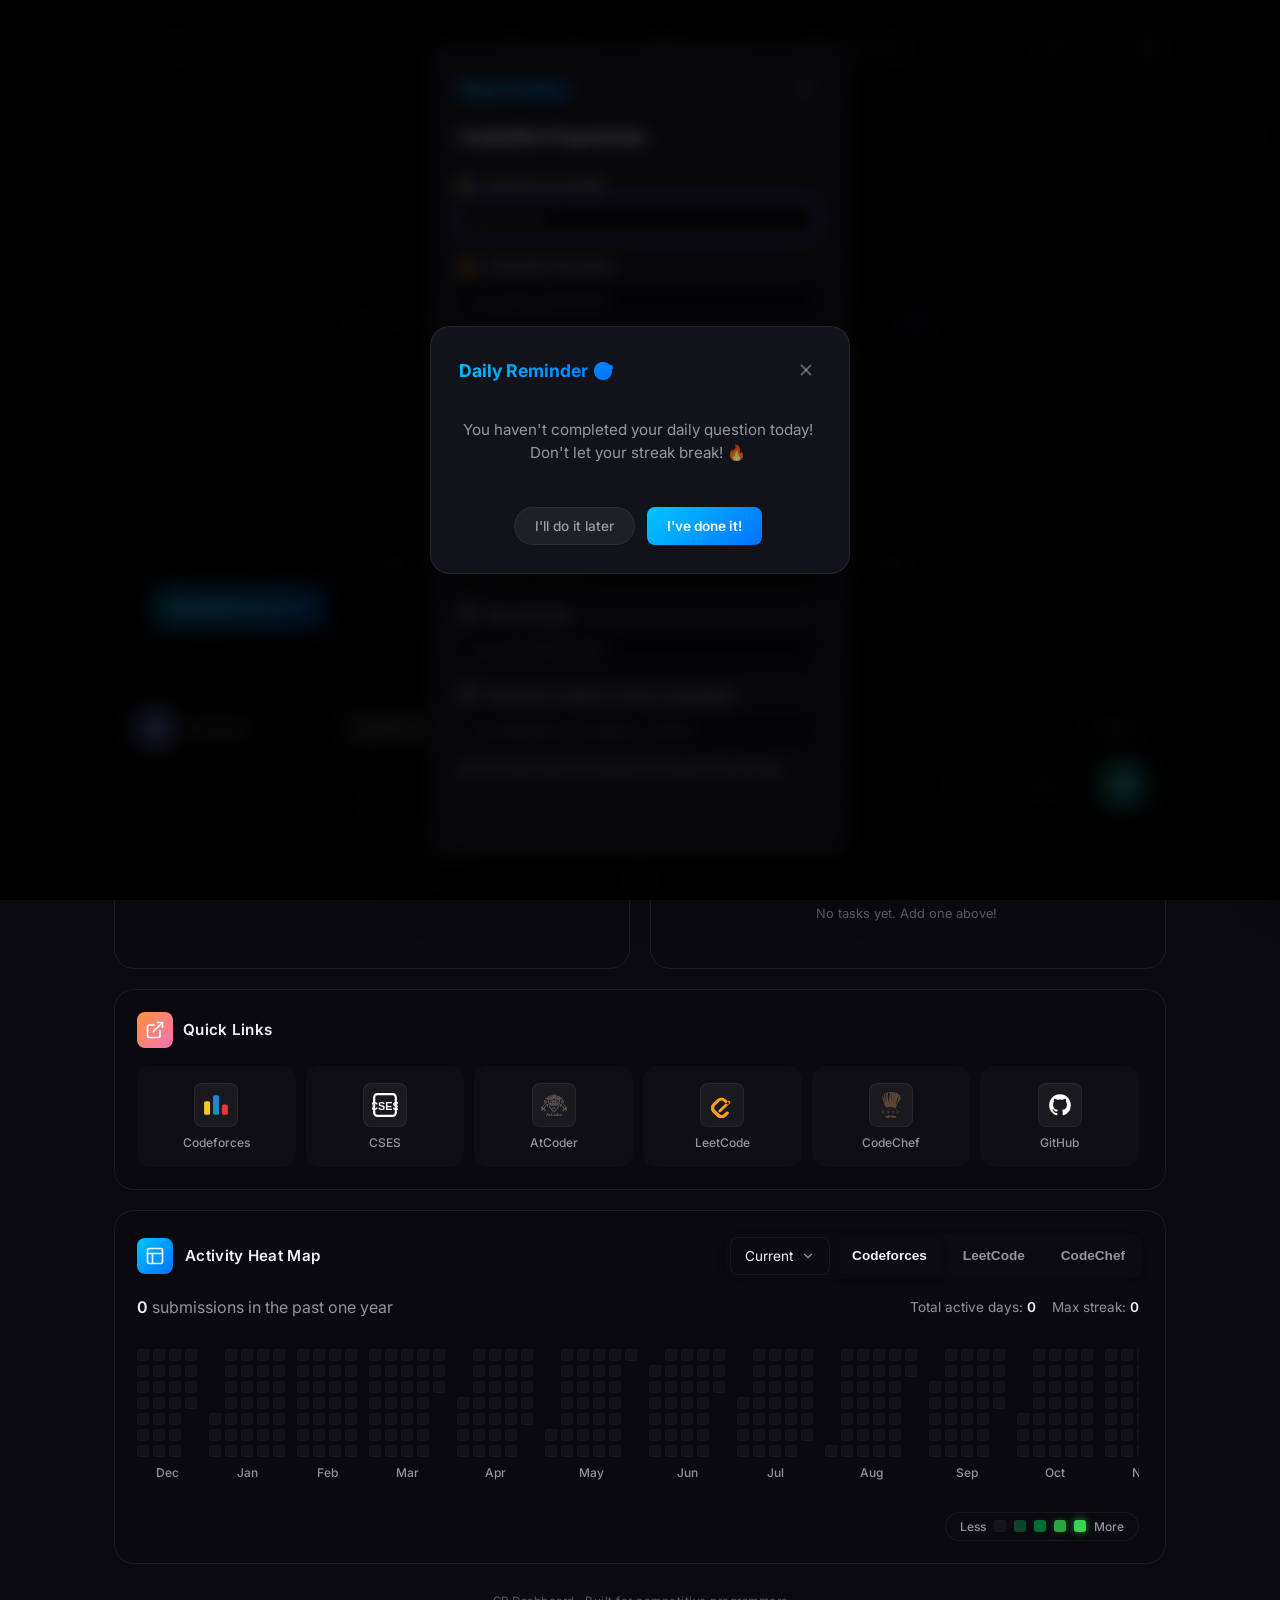
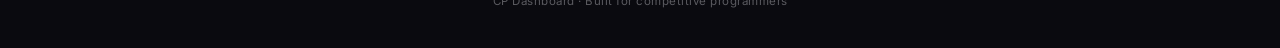
==== commit 7697d35f: "feat: add Quick Tools developer sidebar with typing warmup and utilities" ====
--- a/index.html
+++ b/index.html
@@ -288,6 +288,11 @@
           </button>
         </div>
         <div class="top-bar-controls">
+          <button class="theme-btn" id="toggle-tools" title="Quick Tools">
+            <svg width="18" height="18" viewBox="0 0 24 24" fill="none" stroke="currentColor" stroke-width="2" stroke-linecap="round" stroke-linejoin="round">
+              <path d="M14.7 6.3a1 1 0 0 0 0 1.4l1.6 1.6a1 1 0 0 0 1.4 0l3.77-3.77a6 6 0 0 1-7.94 7.94l-6.91 6.91a2.12 2.12 0 0 1-3-3l6.91-6.91a6 6 0 0 1 7.94-7.94l-3.76 3.76z"></path>
+            </svg>
+          </button>
           <button class="theme-btn" id="toggle-theme" title="Toggle Theme">
             <svg width="18" height="18" viewBox="0 0 24 24" fill="none" stroke="currentColor" stroke-width="2" stroke-linecap="round" stroke-linejoin="round" class="moon-icon">
               <path d="M21 12.79A9 9 0 1 1 11.21 3 7 7 0 0 0 21 12.79z"></path>
@@ -740,6 +745,10 @@
     </div> <!-- /home-section -->
 
     <!-- Explore Section (Hidden by default) -->
+    <div id="settings-modal" class="modal hidden">
+      <div class="modal-content">
+      </div>
+    </div>
     <div id="explore-section" class="hidden">
       <div class="explore-header">
         <h2>Developer News</h2>
@@ -858,8 +867,70 @@
     <footer class="footer">
       <p>CP Dashboard &middot; Built for competitive programmers</p>
     </footer>
+    <!-- Quick Tools Sidebar -->
+    <div id="tools-sidebar" class="sidebar">
+      <div class="sidebar-header">
+        <h2>Quick Tools</h2>
+        <button id="close-tools" class="theme-btn" title="Close Tools">
+          <svg width="20" height="20" viewBox="0 0 24 24" fill="none" stroke="currentColor" stroke-width="2" stroke-linecap="round" stroke-linejoin="round"><line x1="18" y1="6" x2="6" y2="18"></line><line x1="6" y1="6" x2="18" y2="18"></line></svg>
+        </button>
+      </div>
+      <div class="sidebar-content">
+        <!-- 1. Typing Warmup -->
+        <div class="tool-widget">
+          <h3>Typing Warmup <span id="wpm-display" class="badge">0 WPM</span></h3>
+          <div class="typing-container">
+            <div id="typing-text">for(int i = 0; i < n; i++) { cin >> a[i]; }</div>
+            <input type="text" id="typing-input" autocomplete="off" placeholder="Type here to start..." spellcheck="false">
+          </div>
+          <button id="reset-typing" class="secondary-btn small-btn">Reset</button>
+        </div>
+
+        <!-- 2. Base Converter -->
+        <div class="tool-widget">
+          <h3>Base Converter</h3>
+          <div class="input-group">
+            <label>Decimal</label>
+            <input type="number" id="base-dec" class="form-input">
+          </div>
+          <div class="input-group">
+            <label>Binary</label>
+            <input type="text" id="base-bin" class="form-input">
+          </div>
+          <div class="input-group">
+            <label>Hexadecimal</label>
+            <input type="text" id="base-hex" class="form-input">
+          </div>
+        </div>
+
+        <!-- 3. Template Manager -->
+        <div class="tool-widget">
+          <h3>Snippet Manager</h3>
+          <select id="snippet-select" class="form-input" style="margin-bottom: 8px;">
+            <option value="cpp-fastio">C++ Fast I/O</option>
+            <option value="cpp-segtree">C++ Segment Tree</option>
+            <option value="py-sys">Python sys.stdin</option>
+          </select>
+          <textarea id="snippet-code" class="form-input" rows="4" style="font-family: monospace; font-size: 0.85rem;" readonly></textarea>
+          <button id="copy-snippet" class="save-btn small-btn" style="width: 100%; margin-top: 8px;">Copy to Clipboard</button>
+        </div>
+
+        <!-- 4. JSON Formatter -->
+        <div class="tool-widget">
+          <h3>JSON Formatter</h3>
+          <textarea id="json-input" class="form-input" rows="3" placeholder="Paste minified JSON here..."></textarea>
+          <div style="display: flex; gap: 8px; margin-top: 8px;">
+            <button id="format-json" class="save-btn small-btn" style="flex: 1;">Format</button>
+            <button id="minify-json" class="secondary-btn small-btn" style="flex: 1;">Minify</button>
+          </div>
+          <textarea id="json-output" class="form-input" rows="4" style="margin-top: 8px; font-family: monospace;" readonly></textarea>
+        </div>
+      </div>
+    </div>
+
+    <!-- Scripts -->
+    <script src="script.js"></script>
+    <script src="tools.js"></script>
   </main>
-
-  <script src="script.js"></script>
 </body>
 </html>
--- a/style.css
+++ b/style.css
@@ -4130,3 +4130,153 @@
 #home-section, #explore-section, #hackathons-section, #internships-section, #placements-section {
   width: 100%;
 }
+
+/* ─────────────────────────────────────────────────────────────────────────────
+   QUICK TOOLS SIDEBAR
+───────────────────────────────────────────────────────────────────────────── */
+.sidebar {
+  position: fixed;
+  top: 0;
+  right: -400px;
+  width: 400px;
+  height: 100vh;
+  background: var(--bg-card);
+  border-left: 1px solid var(--border-widget);
+  box-shadow: -10px 0 30px rgba(0, 0, 0, 0.5);
+  z-index: 1000;
+  transition: right 0.3s cubic-bezier(0.4, 0, 0.2, 1);
+  display: flex;
+  flex-direction: column;
+  backdrop-filter: blur(16px);
+  -webkit-backdrop-filter: blur(16px);
+}
+
+.sidebar.open {
+  right: 0;
+}
+
+.sidebar-header {
+  padding: 20px 24px;
+  border-bottom: 1px solid var(--border-widget);
+  display: flex;
+  justify-content: space-between;
+  align-items: center;
+}
+
+.sidebar-header h2 {
+  font-size: 1.25rem;
+  font-weight: 600;
+  background: linear-gradient(135deg, var(--accent-blue) 0%, var(--accent-purple) 100%);
+  -webkit-background-clip: text;
+  -webkit-text-fill-color: transparent;
+  margin: 0;
+}
+
+.sidebar-content {
+  padding: 24px;
+  overflow-y: auto;
+  flex: 1;
+  display: flex;
+  flex-direction: column;
+  gap: 24px;
+}
+
+/* Tool Widgets */
+.tool-widget {
+  background: rgba(255, 255, 255, 0.02);
+  border: 1px solid var(--border-widget);
+  border-radius: 12px;
+  padding: 16px;
+}
+
+[data-theme="light"] .tool-widget {
+  background: rgba(0, 0, 0, 0.02);
+}
+
+.tool-widget h3 {
+  font-size: 0.95rem;
+  font-weight: 600;
+  margin-bottom: 16px;
+  display: flex;
+  justify-content: space-between;
+  align-items: center;
+  color: var(--text-primary);
+}
+
+/* Base Converter */
+.input-group {
+  margin-bottom: 12px;
+}
+.input-group:last-child {
+  margin-bottom: 0;
+}
+.input-group label {
+  display: block;
+  font-size: 0.8rem;
+  color: var(--text-secondary);
+  margin-bottom: 4px;
+}
+
+/* Typing Warmup */
+.typing-container {
+  background: var(--bg-primary);
+  border-radius: 8px;
+  padding: 12px;
+  margin-bottom: 12px;
+  border: 1px solid var(--border-widget);
+}
+#typing-text {
+  font-family: monospace;
+  font-size: 0.95rem;
+  color: var(--text-muted);
+  margin-bottom: 12px;
+  letter-spacing: 0.5px;
+  user-select: none;
+}
+#typing-input {
+  width: 100%;
+  background: transparent;
+  border: none;
+  border-bottom: 2px solid var(--border-widget);
+  color: var(--text-primary);
+  font-family: monospace;
+  font-size: 0.95rem;
+  padding: 4px 0;
+  outline: none;
+  transition: border-color 0.2s;
+}
+#typing-input:focus {
+  border-color: var(--accent-blue);
+}
+.badge {
+  background: var(--accent-blue);
+  color: white;
+  padding: 2px 8px;
+  border-radius: 12px;
+  font-size: 0.75rem;
+  font-weight: 600;
+}
+
+/* Form Inputs used across sidebar */
+.form-input {
+  width: 100%;
+  background: var(--bg-primary);
+  border: 1px solid var(--border-widget);
+  color: var(--text-primary);
+  padding: 10px 12px;
+  border-radius: 8px;
+  font-family: var(--font-main);
+  font-size: 0.9rem;
+  outline: none;
+  transition: border-color 0.2s;
+}
+.form-input:focus {
+  border-color: var(--accent-blue);
+}
+
+@media (max-width: 500px) {
+  .sidebar {
+    width: 100%;
+    right: -100%;
+  }
+}
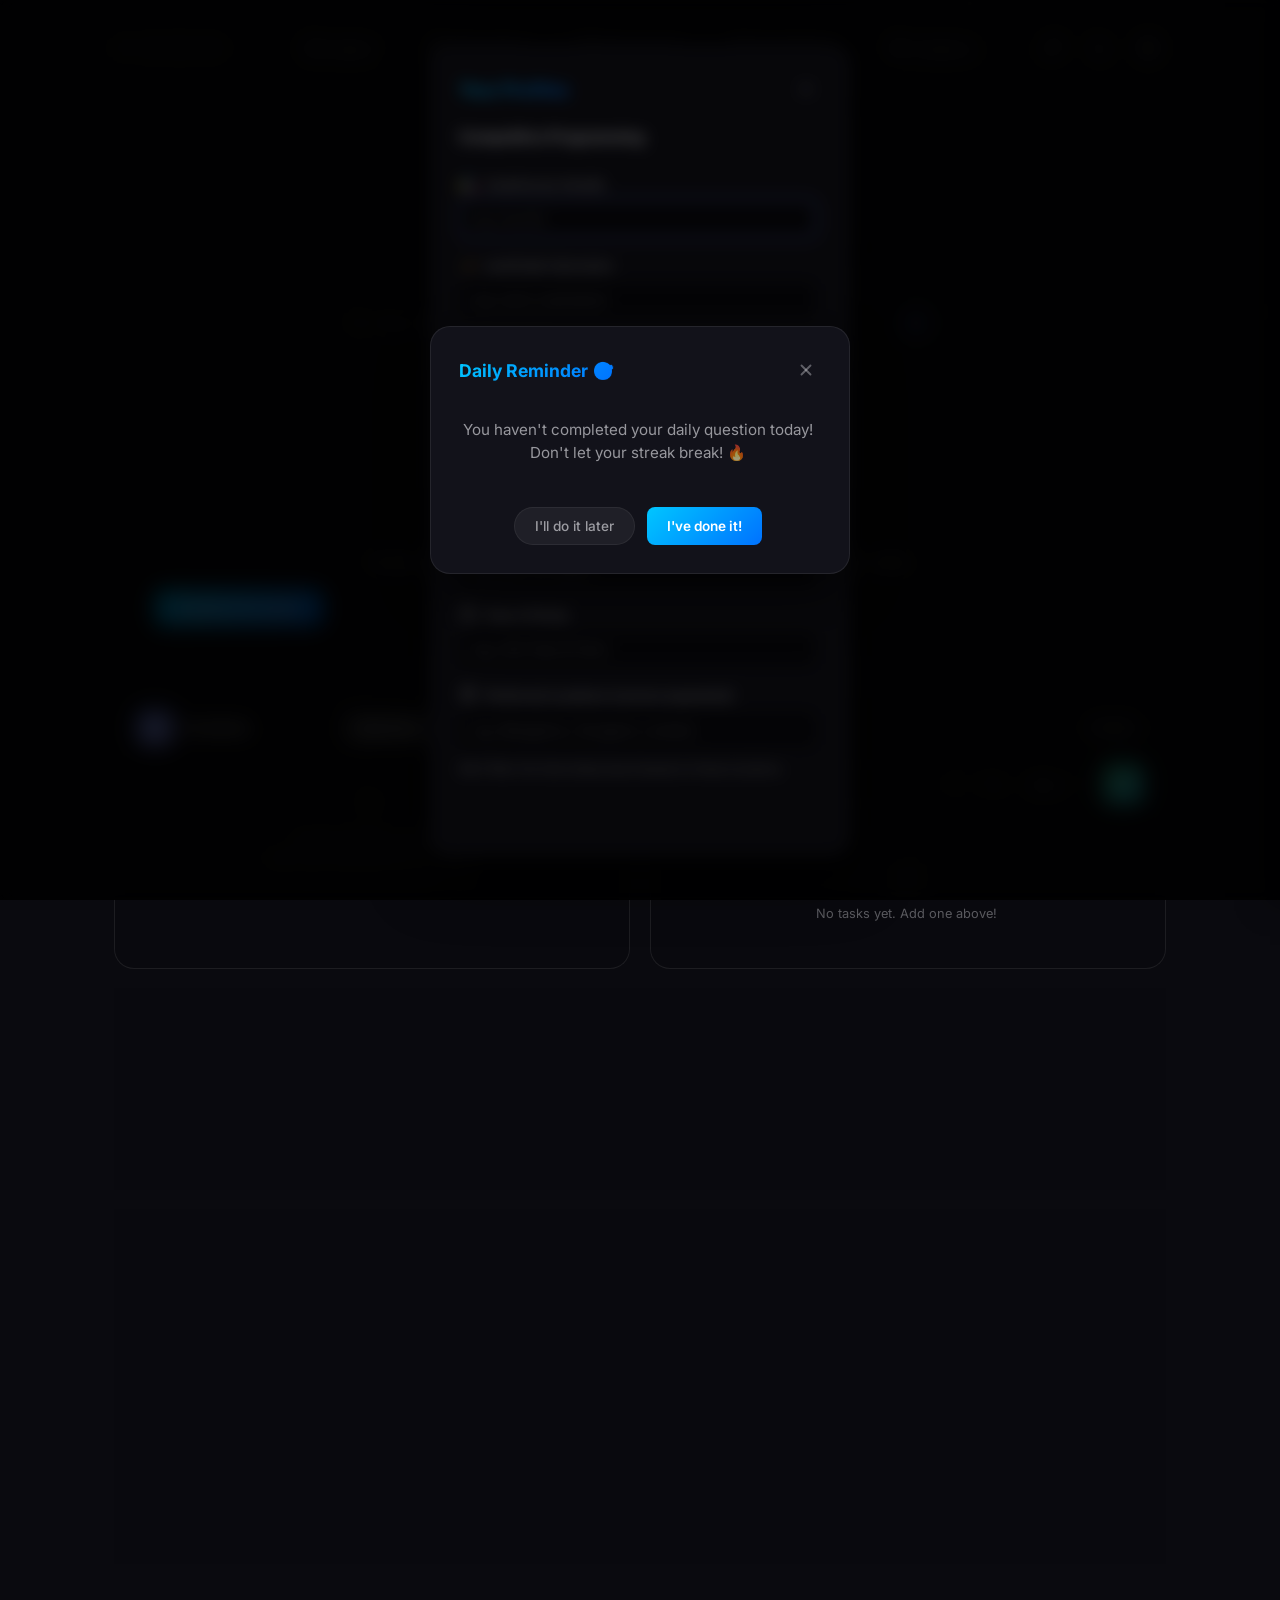
==== commit 36666e71: "feat: add 6 coding-oriented themes (Dracula, Nord, Monokai, Solarized, Gruvbox, Catppuccin)" ====
--- a/index.html
+++ b/index.html
@@ -144,6 +144,26 @@
         </div>
         
         <hr style="border: 0; border-top: 1px solid var(--border-subtle); margin: 20px 0;">
+        <h3 style="font-size: 0.9rem; margin-bottom: 12px;">Theme</h3>
+        <div class="form-group" style="margin-bottom: 16px;">
+          <label class="form-label" for="theme-select">
+            <svg width="14" height="14" viewBox="0 0 24 24" fill="none" stroke="currentColor" stroke-width="2" stroke-linecap="round" stroke-linejoin="round" class="form-label-icon"><circle cx="13.5" cy="6.5" r="2.5"></circle><path d="M19 21S16 16.6 16 12a3.5 3.5 0 1 0-7 0c0 4.6-3 9-3 9"></path><circle cx="4.5" cy="6.5" r="2.5"></circle></svg>
+            Color Theme
+          </label>
+          <select class="form-input" id="theme-select" style="margin-bottom: 0;">
+            <option value="dark">🌑 Midnight (Default Dark)</option>
+            <option value="light">☀️ Daylight (Light)</option>
+            <option disabled>── Editor Themes ──</option>
+            <option value="dracula">🧛 Dracula</option>
+            <option value="nord">❄️ Nord</option>
+            <option value="monokai">🌅 Monokai</option>
+            <option value="solarized">🌊 Solarized Dark</option>
+            <option value="gruvbox">🍂 Gruvbox</option>
+            <option value="catppuccin">🐱 Catppuccin Mocha</option>
+          </select>
+        </div>
+
+        <hr style="border: 0; border-top: 1px solid var(--border-subtle); margin: 20px 0;">
         <h3 style="font-size: 0.9rem; margin-bottom: 12px;">Wallpaper Settings</h3>
         <div class="form-group" style="display: flex; gap: 12px; margin-bottom: 16px;">
           <div style="flex: 1;">
@@ -235,6 +255,63 @@
       </div>
     </div>
   </div>
+  <!-- Coach Modal Overlay -->
+  <div class="modal-overlay" id="coach-overlay" style="z-index: 2000;">
+    <div class="modal" id="coach-modal" style="width: 500px; max-width: 90%; background: var(--bg-card); border: 1px solid rgba(94, 234, 212, 0.3); border-radius: 12px; position: relative;">
+      <div class="modal-header">
+        <div class="heatmap-title-group" style="display: flex; align-items: center; gap: 12px;">
+          <div class="widget-icon" style="background: rgba(94, 234, 212, 0.1); color: #5eead4; width: 40px; height: 40px; border-radius: 8px; display: flex; align-items: center; justify-content: center;">
+            <svg width="20" height="20" viewBox="0 0 24 24" fill="none" stroke="currentColor" stroke-width="2" stroke-linecap="round" stroke-linejoin="round">
+              <path d="M12 2v2"></path>
+              <path d="M12 20v2"></path>
+              <path d="M4.93 4.93l1.41 1.41"></path>
+              <path d="M17.66 17.66l1.41 1.41"></path>
+              <path d="M2 12h2"></path>
+              <path d="M20 12h2"></path>
+              <path d="M4.93 19.07l1.41-1.41"></path>
+              <path d="M17.66 6.34l1.41-1.41"></path>
+              <circle cx="12" cy="12" r="4"></circle>
+            </svg>
+          </div>
+          <h2 class="modal-title" style="margin: 0; display: flex; align-items: center; gap: 12px;">Smart AI Coach <span class="news-source badge" style="background: linear-gradient(135deg, #14b8a6, #0ea5e9);">BETA</span></h2>
+        </div>
+        <button class="modal-close" id="coach-close" title="Close" style="background: transparent; border: none; color: var(--text-muted); cursor: pointer;">
+          <svg width="18" height="18" viewBox="0 0 24 24" fill="none" stroke="currentColor" stroke-width="2.5" stroke-linecap="round" stroke-linejoin="round">
+            <line x1="18" y1="6" x2="6" y2="18"></line>
+            <line x1="6" y1="6" x2="18" y2="18"></line>
+          </svg>
+        </button>
+      </div>
+      <div class="modal-body" style="padding: 24px;">
+        <div id="coach-loading" style="text-align: center; padding: 20px;">
+          <div class="spinner" style="margin: 0 auto 10px auto;"></div>
+          <p style="color: var(--text-muted); font-size: 0.9rem;">Analyzing your submission history...</p>
+        </div>
+        
+        <div id="coach-content" style="display: none; flex-direction: column; gap: 20px;">
+          <div style="display: flex; gap: 20px; flex-wrap: wrap;">
+            <div class="internship-card" style="flex: 1; padding: 15px; border-color: rgba(16, 185, 129, 0.3); box-shadow: 0 4px 15px rgba(16, 185, 129, 0.05);">
+              <div style="font-size: 0.85rem; color: var(--text-muted); margin-bottom: 5px; text-transform: uppercase; letter-spacing: 0.05em;">Top Strength</div>
+              <div id="coach-strength" style="font-size: 1.4rem; font-weight: 700; color: #10b981;">Analyzing...</div>
+            </div>
+            <div class="internship-card" style="flex: 1; padding: 15px; border-color: rgba(239, 68, 68, 0.3); box-shadow: 0 4px 15px rgba(239, 68, 68, 0.05);">
+              <div style="font-size: 0.85rem; color: var(--text-muted); margin-bottom: 5px; text-transform: uppercase; letter-spacing: 0.05em;">Current Weakness</div>
+              <div id="coach-weakness" style="font-size: 1.4rem; font-weight: 700; color: #ef4444;">Analyzing...</div>
+            </div>
+          </div>
+          
+          <div style="background: rgba(94, 234, 212, 0.05); border: 1px solid rgba(94, 234, 212, 0.2); border-radius: 12px; padding: 20px; display: flex; align-items: center; justify-content: space-between; gap: 20px;">
+            <div>
+              <h3 style="font-size: 1.1rem; color: var(--text-primary); margin-bottom: 8px;">Recommended Session</h3>
+              <p id="coach-task" style="font-size: 0.95rem; color: var(--text-secondary); line-height: 1.5; margin: 0;">Analyzing your optimal practice range...</p>
+            </div>
+            <a href="#" id="coach-practice-btn" target="_blank" class="save-btn" style="background: linear-gradient(135deg, #14b8a6, #0ea5e9); color: white; white-space: nowrap; padding: 10px 24px; border: none;">Start Practice</a>
+          </div>
+        </div>
+      </div>
+    </div>
+  </div>
+
 
   <!-- AI Chat Modal Overlay -->
   <div class="modal-overlay" id="ai-chat-overlay">
@@ -285,6 +362,10 @@
           <button id="tab-hackathons" class="explore-tab-btn" title="Upcoming Hackathons">
             <svg width="15" height="15" viewBox="0 0 24 24" fill="none" stroke="currentColor" stroke-width="2.2" stroke-linecap="round" stroke-linejoin="round" style="margin-right: 6px;"><path d="M21 16V8a2 2 0 0 0-1-1.73l-7-4a2 2 0 0 0-2 0l-7 4A2 2 0 0 0 3 8v8a2 2 0 0 0 1 1.73l7 4a2 2 0 0 0 2 0l7-4A2 2 0 0 0 21 16z"></path><polyline points="3.27 6.96 12 12.01 20.73 6.96"></polyline><line x1="12" y1="22.08" x2="12" y2="12"></line></svg>
             <span id="tab-hackathons-text">Hackathons</span>
+          </button>
+          <button id="tab-guidance" class="explore-tab-btn" title="Placement & Intern Guidance">
+            <svg width="15" height="15" viewBox="0 0 24 24" fill="none" stroke="currentColor" stroke-width="2.2" stroke-linecap="round" stroke-linejoin="round" style="margin-right: 6px;"><path d="M2 3h6a4 4 0 0 1 4 4v14a3 3 0 0 0-3-3H2z"></path><path d="M22 3h-6a4 4 0 0 0-4 4v14a3 3 0 0 1 3-3h7z"></path></svg>
+            <span id="tab-guidance-text">Guidance</span>
           </button>
         </div>
         <div class="top-bar-controls">
@@ -739,9 +820,11 @@
             <span>More</span>
           </div>
         </div>
-      </div>
-      
-    </section>
+        </div>
+        
+
+        
+      </section>
     </div> <!-- /home-section -->
 
     <!-- Explore Section (Hidden by default) -->
@@ -863,7 +946,47 @@
       </div>
     </div>
 
-    <!-- Footer -->
+      <!-- Guidance Section (Hidden by default) -->
+      <div id="guidance-section" class="hidden">
+        <div class="explore-header">
+          <h2 style="background: linear-gradient(135deg, #2dd4bf 0%, #3b82f6 100%); -webkit-background-clip: text;">Placement & Intern Guidance</h2>
+          <p>Curated resources, roadmaps, and cheat sheets from seniors.</p>
+        </div>
+
+        <div class="news-grid" id="guidance-grid">
+          <!-- Placeholder Card 1 -->
+          <div class="internship-card">
+            <h3 style="font-size: 1.1rem; font-weight: 600; color: var(--text-primary); margin-bottom: 8px;">DSA Cheatsheet</h3>
+            <div style="margin-bottom: 12px;"><span class="news-source badge">Resource</span></div>
+            <p style="font-size: 0.9rem; color: var(--text-secondary); line-height: 1.5; margin-bottom: 20px;">A comprehensive guide and cheat sheet for all essential Data Structures and Algorithms needed for top tech interviews.</p>
+            <div style="margin-top: auto;">
+              <a href="#" target="_blank" class="save-btn" style="text-decoration: none; display: inline-flex; align-items: center; justify-content: center; width: auto; padding: 10px 20px;">Open Material</a>
+            </div>
+          </div>
+          
+          <!-- Placeholder Card 2 -->
+          <div class="internship-card">
+            <h3 style="font-size: 1.1rem; font-weight: 600; color: var(--text-primary); margin-bottom: 8px;">System Design Guide</h3>
+            <div style="margin-bottom: 12px;"><span class="news-source badge" style="background: #a855f7;">Roadmap</span></div>
+            <p style="font-size: 0.9rem; color: var(--text-secondary); line-height: 1.5; margin-bottom: 20px;">Step-by-step roadmap to mastering system design concepts for both internships and full-time roles.</p>
+            <div style="margin-top: auto;">
+              <a href="#" target="_blank" class="save-btn" style="text-decoration: none; display: inline-flex; align-items: center; justify-content: center; width: auto; padding: 10px 20px;">Open Material</a>
+            </div>
+          </div>
+
+          <!-- Placeholder Card 3 -->
+          <div class="internship-card">
+            <h3 style="font-size: 1.1rem; font-weight: 600; color: var(--text-primary); margin-bottom: 8px;">Resume Review Tips</h3>
+            <div style="margin-bottom: 12px;"><span class="news-source badge" style="background: #10b981;">Tips</span></div>
+            <p style="font-size: 0.9rem; color: var(--text-secondary); line-height: 1.5; margin-bottom: 20px;">Key actionable tips provided by seniors to get your resume past ATS and into the hands of recruiters.</p>
+            <div style="margin-top: auto;">
+              <a href="#" target="_blank" class="save-btn" style="text-decoration: none; display: inline-flex; align-items: center; justify-content: center; width: auto; padding: 10px 20px;">Open Material</a>
+            </div>
+          </div>
+        </div>
+      </div>
+
+      <!-- Footer -->
     <footer class="footer">
       <p>CP Dashboard &middot; Built for competitive programmers</p>
     </footer>
@@ -876,6 +999,15 @@
         </button>
       </div>
       <div class="sidebar-content">
+        <!-- 0. Smart Coach -->
+        <div class="tool-widget">
+          <h3 style="display: flex; align-items: center; gap: 8px;">
+            <svg width="16" height="16" viewBox="0 0 24 24" fill="none" stroke="#5eead4" stroke-width="2" stroke-linecap="round" stroke-linejoin="round"><path d="M12 2v2"></path><path d="M12 20v2"></path><path d="M4.93 4.93l1.41 1.41"></path><path d="M17.66 17.66l1.41 1.41"></path><path d="M2 12h2"></path><path d="M20 12h2"></path><path d="M4.93 19.07l1.41-1.41"></path><path d="M17.66 6.34l1.41-1.41"></path><circle cx="12" cy="12" r="4"></circle></svg>
+            Smart AI Coach <span class="badge" style="background: linear-gradient(135deg, #14b8a6, #0ea5e9); border: none; padding: 2px 6px;">BETA</span>
+          </h3>
+          <button id="open-coach-modal-btn" class="save-btn" style="width: 100%; background: linear-gradient(135deg, #14b8a6, #0ea5e9); border: none;">Launch Coach</button>
+        </div>
+
         <!-- 1. Typing Warmup -->
         <div class="tool-widget">
           <h3>Typing Warmup <span id="wpm-display" class="badge">0 WPM</span></h3>
@@ -929,6 +1061,7 @@
     </div>
 
     <!-- Scripts -->
+    <script src="analyzer.js"></script>
     <script src="script.js"></script>
     <script src="tools.js"></script>
   </main>
--- a/style.css
+++ b/style.css
@@ -78,6 +78,258 @@
   --border-widget: rgba(0, 0, 0, 0.1);
   
   --shadow-card: 0 4px 20px rgba(0, 0, 0, 0.08);
+}
+
+/* --- Dracula Theme --- */
+[data-theme="dracula"] {
+  --bg-primary: #1e1f29;
+  --bg-secondary: #282a36;
+  --bg-card: rgba(40, 42, 54, 0.65);
+  --bg-card-hover: rgba(40, 42, 54, 0.85);
+  --bg-input: rgba(68, 71, 90, 0.5);
+
+  --text-primary: #f8f8f2;
+  --text-secondary: rgba(248, 248, 242, 0.65);
+  --text-muted: rgba(248, 248, 242, 0.35);
+
+  --cf-color: #8be9fd;
+  --cf-gradient: linear-gradient(135deg, #8be9fd, #bd93f9);
+  --lc-color: #ffb86c;
+  --lc-gradient: linear-gradient(135deg, #ffb86c, #ff79c6);
+  --cc-color: #6272a4;
+  --cc-gradient: linear-gradient(135deg, #6272a4, #44475a);
+
+  --accent-blue: #8be9fd;
+  --accent-purple: #bd93f9;
+  --accent-pink: #ff79c6;
+  --accent-green: #50fa7b;
+  --accent-orange: #ffb86c;
+  --accent-red: #ff5555;
+  --accent-cyan: #8be9fd;
+  --accent-yellow: #f1fa8c;
+
+  --gradient-hero: linear-gradient(135deg, #bd93f9 0%, #ff79c6 100%);
+  --gradient-contest: linear-gradient(135deg, #bd93f9, #8be9fd);
+  --gradient-todo: linear-gradient(135deg, #50fa7b, #8be9fd);
+  --gradient-links: linear-gradient(135deg, #ffb86c, #ff79c6);
+
+  --border-subtle: rgba(189, 147, 249, 0.1);
+  --border-widget: rgba(189, 147, 249, 0.15);
+
+  --shadow-card: 0 4px 30px rgba(0, 0, 0, 0.35);
+  --shadow-glow-blue: 0 0 40px rgba(139, 233, 253, 0.12);
+  --shadow-glow-green: 0 0 40px rgba(80, 250, 123, 0.12);
+  --shadow-glow-orange: 0 0 40px rgba(255, 184, 108, 0.12);
+}
+
+/* --- Nord Theme --- */
+[data-theme="nord"] {
+  --bg-primary: #2e3440;
+  --bg-secondary: #3b4252;
+  --bg-card: rgba(46, 52, 64, 0.65);
+  --bg-card-hover: rgba(59, 66, 82, 0.85);
+  --bg-input: rgba(67, 76, 94, 0.5);
+
+  --text-primary: #eceff4;
+  --text-secondary: rgba(229, 233, 240, 0.65);
+  --text-muted: rgba(216, 222, 233, 0.4);
+
+  --cf-color: #81a1c1;
+  --cf-gradient: linear-gradient(135deg, #81a1c1, #5e81ac);
+  --lc-color: #ebcb8b;
+  --lc-gradient: linear-gradient(135deg, #ebcb8b, #d08770);
+  --cc-color: #4c566a;
+  --cc-gradient: linear-gradient(135deg, #4c566a, #434c5e);
+
+  --accent-blue: #81a1c1;
+  --accent-purple: #b48ead;
+  --accent-pink: #b48ead;
+  --accent-green: #a3be8c;
+  --accent-orange: #d08770;
+  --accent-red: #bf616a;
+  --accent-cyan: #88c0d0;
+  --accent-yellow: #ebcb8b;
+
+  --gradient-hero: linear-gradient(135deg, #88c0d0 0%, #81a1c1 100%);
+  --gradient-contest: linear-gradient(135deg, #88c0d0, #5e81ac);
+  --gradient-todo: linear-gradient(135deg, #a3be8c, #88c0d0);
+  --gradient-links: linear-gradient(135deg, #d08770, #b48ead);
+
+  --border-subtle: rgba(136, 192, 208, 0.08);
+  --border-widget: rgba(136, 192, 208, 0.12);
+
+  --shadow-card: 0 4px 30px rgba(0, 0, 0, 0.3);
+  --shadow-glow-blue: 0 0 40px rgba(136, 192, 208, 0.1);
+  --shadow-glow-green: 0 0 40px rgba(163, 190, 140, 0.1);
+  --shadow-glow-orange: 0 0 40px rgba(208, 135, 112, 0.1);
+}
+
+/* --- Monokai Theme --- */
+[data-theme="monokai"] {
+  --bg-primary: #1e1f1c;
+  --bg-secondary: #272822;
+  --bg-card: rgba(39, 40, 34, 0.65);
+  --bg-card-hover: rgba(39, 40, 34, 0.85);
+  --bg-input: rgba(62, 61, 50, 0.5);
+
+  --text-primary: #f8f8f2;
+  --text-secondary: rgba(248, 248, 242, 0.65);
+  --text-muted: rgba(248, 248, 242, 0.35);
+
+  --cf-color: #66d9ef;
+  --cf-gradient: linear-gradient(135deg, #66d9ef, #ae81ff);
+  --lc-color: #e6db74;
+  --lc-gradient: linear-gradient(135deg, #e6db74, #fd971f);
+  --cc-color: #75715e;
+  --cc-gradient: linear-gradient(135deg, #75715e, #49483e);
+
+  --accent-blue: #66d9ef;
+  --accent-purple: #ae81ff;
+  --accent-pink: #f92672;
+  --accent-green: #a6e22e;
+  --accent-orange: #fd971f;
+  --accent-red: #f92672;
+  --accent-cyan: #66d9ef;
+  --accent-yellow: #e6db74;
+
+  --gradient-hero: linear-gradient(135deg, #f92672 0%, #fd971f 100%);
+  --gradient-contest: linear-gradient(135deg, #ae81ff, #66d9ef);
+  --gradient-todo: linear-gradient(135deg, #a6e22e, #66d9ef);
+  --gradient-links: linear-gradient(135deg, #fd971f, #f92672);
+
+  --border-subtle: rgba(249, 38, 114, 0.1);
+  --border-widget: rgba(249, 38, 114, 0.15);
+
+  --shadow-card: 0 4px 30px rgba(0, 0, 0, 0.35);
+  --shadow-glow-blue: 0 0 40px rgba(102, 217, 239, 0.12);
+  --shadow-glow-green: 0 0 40px rgba(166, 226, 46, 0.12);
+  --shadow-glow-orange: 0 0 40px rgba(253, 151, 31, 0.12);
+}
+
+/* --- Solarized Dark Theme --- */
+[data-theme="solarized"] {
+  --bg-primary: #002b36;
+  --bg-secondary: #073642;
+  --bg-card: rgba(7, 54, 66, 0.65);
+  --bg-card-hover: rgba(7, 54, 66, 0.85);
+  --bg-input: rgba(0, 43, 54, 0.7);
+
+  --text-primary: #fdf6e3;
+  --text-secondary: rgba(147, 161, 161, 0.9);
+  --text-muted: rgba(101, 123, 131, 0.8);
+
+  --cf-color: #268bd2;
+  --cf-gradient: linear-gradient(135deg, #268bd2, #6c71c4);
+  --lc-color: #b58900;
+  --lc-gradient: linear-gradient(135deg, #b58900, #cb4b16);
+  --cc-color: #586e75;
+  --cc-gradient: linear-gradient(135deg, #586e75, #073642);
+
+  --accent-blue: #268bd2;
+  --accent-purple: #6c71c4;
+  --accent-pink: #d33682;
+  --accent-green: #859900;
+  --accent-orange: #cb4b16;
+  --accent-red: #dc322f;
+  --accent-cyan: #2aa198;
+  --accent-yellow: #b58900;
+
+  --gradient-hero: linear-gradient(135deg, #268bd2 0%, #2aa198 100%);
+  --gradient-contest: linear-gradient(135deg, #268bd2, #6c71c4);
+  --gradient-todo: linear-gradient(135deg, #859900, #2aa198);
+  --gradient-links: linear-gradient(135deg, #cb4b16, #d33682);
+
+  --border-subtle: rgba(38, 139, 210, 0.1);
+  --border-widget: rgba(38, 139, 210, 0.15);
+
+  --shadow-card: 0 4px 30px rgba(0, 0, 0, 0.4);
+  --shadow-glow-blue: 0 0 40px rgba(38, 139, 210, 0.12);
+  --shadow-glow-green: 0 0 40px rgba(133, 153, 0, 0.12);
+  --shadow-glow-orange: 0 0 40px rgba(203, 75, 22, 0.12);
+}
+
+/* --- Gruvbox Theme --- */
+[data-theme="gruvbox"] {
+  --bg-primary: #1d2021;
+  --bg-secondary: #282828;
+  --bg-card: rgba(40, 40, 40, 0.65);
+  --bg-card-hover: rgba(50, 48, 47, 0.85);
+  --bg-input: rgba(60, 56, 54, 0.5);
+
+  --text-primary: #ebdbb2;
+  --text-secondary: rgba(235, 219, 178, 0.65);
+  --text-muted: rgba(189, 174, 147, 0.5);
+
+  --cf-color: #83a598;
+  --cf-gradient: linear-gradient(135deg, #83a598, #458588);
+  --lc-color: #fabd2f;
+  --lc-gradient: linear-gradient(135deg, #fabd2f, #fe8019);
+  --cc-color: #928374;
+  --cc-gradient: linear-gradient(135deg, #928374, #665c54);
+
+  --accent-blue: #83a598;
+  --accent-purple: #d3869b;
+  --accent-pink: #d3869b;
+  --accent-green: #b8bb26;
+  --accent-orange: #fe8019;
+  --accent-red: #fb4934;
+  --accent-cyan: #8ec07c;
+  --accent-yellow: #fabd2f;
+
+  --gradient-hero: linear-gradient(135deg, #fe8019 0%, #fabd2f 100%);
+  --gradient-contest: linear-gradient(135deg, #83a598, #d3869b);
+  --gradient-todo: linear-gradient(135deg, #b8bb26, #8ec07c);
+  --gradient-links: linear-gradient(135deg, #fe8019, #fb4934);
+
+  --border-subtle: rgba(254, 128, 25, 0.1);
+  --border-widget: rgba(254, 128, 25, 0.15);
+
+  --shadow-card: 0 4px 30px rgba(0, 0, 0, 0.35);
+  --shadow-glow-blue: 0 0 40px rgba(131, 165, 152, 0.12);
+  --shadow-glow-green: 0 0 40px rgba(184, 187, 38, 0.12);
+  --shadow-glow-orange: 0 0 40px rgba(254, 128, 25, 0.15);
+}
+
+/* --- Catppuccin Mocha Theme --- */
+[data-theme="catppuccin"] {
+  --bg-primary: #181825;
+  --bg-secondary: #1e1e2e;
+  --bg-card: rgba(30, 30, 46, 0.65);
+  --bg-card-hover: rgba(49, 50, 68, 0.85);
+  --bg-input: rgba(49, 50, 68, 0.5);
+
+  --text-primary: #cdd6f4;
+  --text-secondary: rgba(186, 194, 222, 0.7);
+  --text-muted: rgba(147, 153, 178, 0.5);
+
+  --cf-color: #89b4fa;
+  --cf-gradient: linear-gradient(135deg, #89b4fa, #74c7ec);
+  --lc-color: #fab387;
+  --lc-gradient: linear-gradient(135deg, #fab387, #f9e2af);
+  --cc-color: #6c7086;
+  --cc-gradient: linear-gradient(135deg, #6c7086, #585b70);
+
+  --accent-blue: #89b4fa;
+  --accent-purple: #cba6f7;
+  --accent-pink: #f5c2e7;
+  --accent-green: #a6e3a1;
+  --accent-orange: #fab387;
+  --accent-red: #f38ba8;
+  --accent-cyan: #89dceb;
+  --accent-yellow: #f9e2af;
+
+  --gradient-hero: linear-gradient(135deg, #cba6f7 0%, #f5c2e7 100%);
+  --gradient-contest: linear-gradient(135deg, #89b4fa, #cba6f7);
+  --gradient-todo: linear-gradient(135deg, #a6e3a1, #89dceb);
+  --gradient-links: linear-gradient(135deg, #fab387, #f5c2e7);
+
+  --border-subtle: rgba(203, 166, 247, 0.08);
+  --border-widget: rgba(203, 166, 247, 0.12);
+
+  --shadow-card: 0 4px 30px rgba(0, 0, 0, 0.35);
+  --shadow-glow-blue: 0 0 40px rgba(137, 180, 250, 0.1);
+  --shadow-glow-green: 0 0 40px rgba(166, 227, 161, 0.1);
+  --shadow-glow-orange: 0 0 40px rgba(250, 179, 135, 0.1);
 }
 
 /* --- Reset --- */
@@ -4127,7 +4379,7 @@
   z-index: 0;
 }
 
-#home-section, #explore-section, #hackathons-section, #internships-section, #placements-section {
+#home-section, #explore-section, #hackathons-section, #internships-section, #placements-section, #guidance-section {
   width: 100%;
 }
 
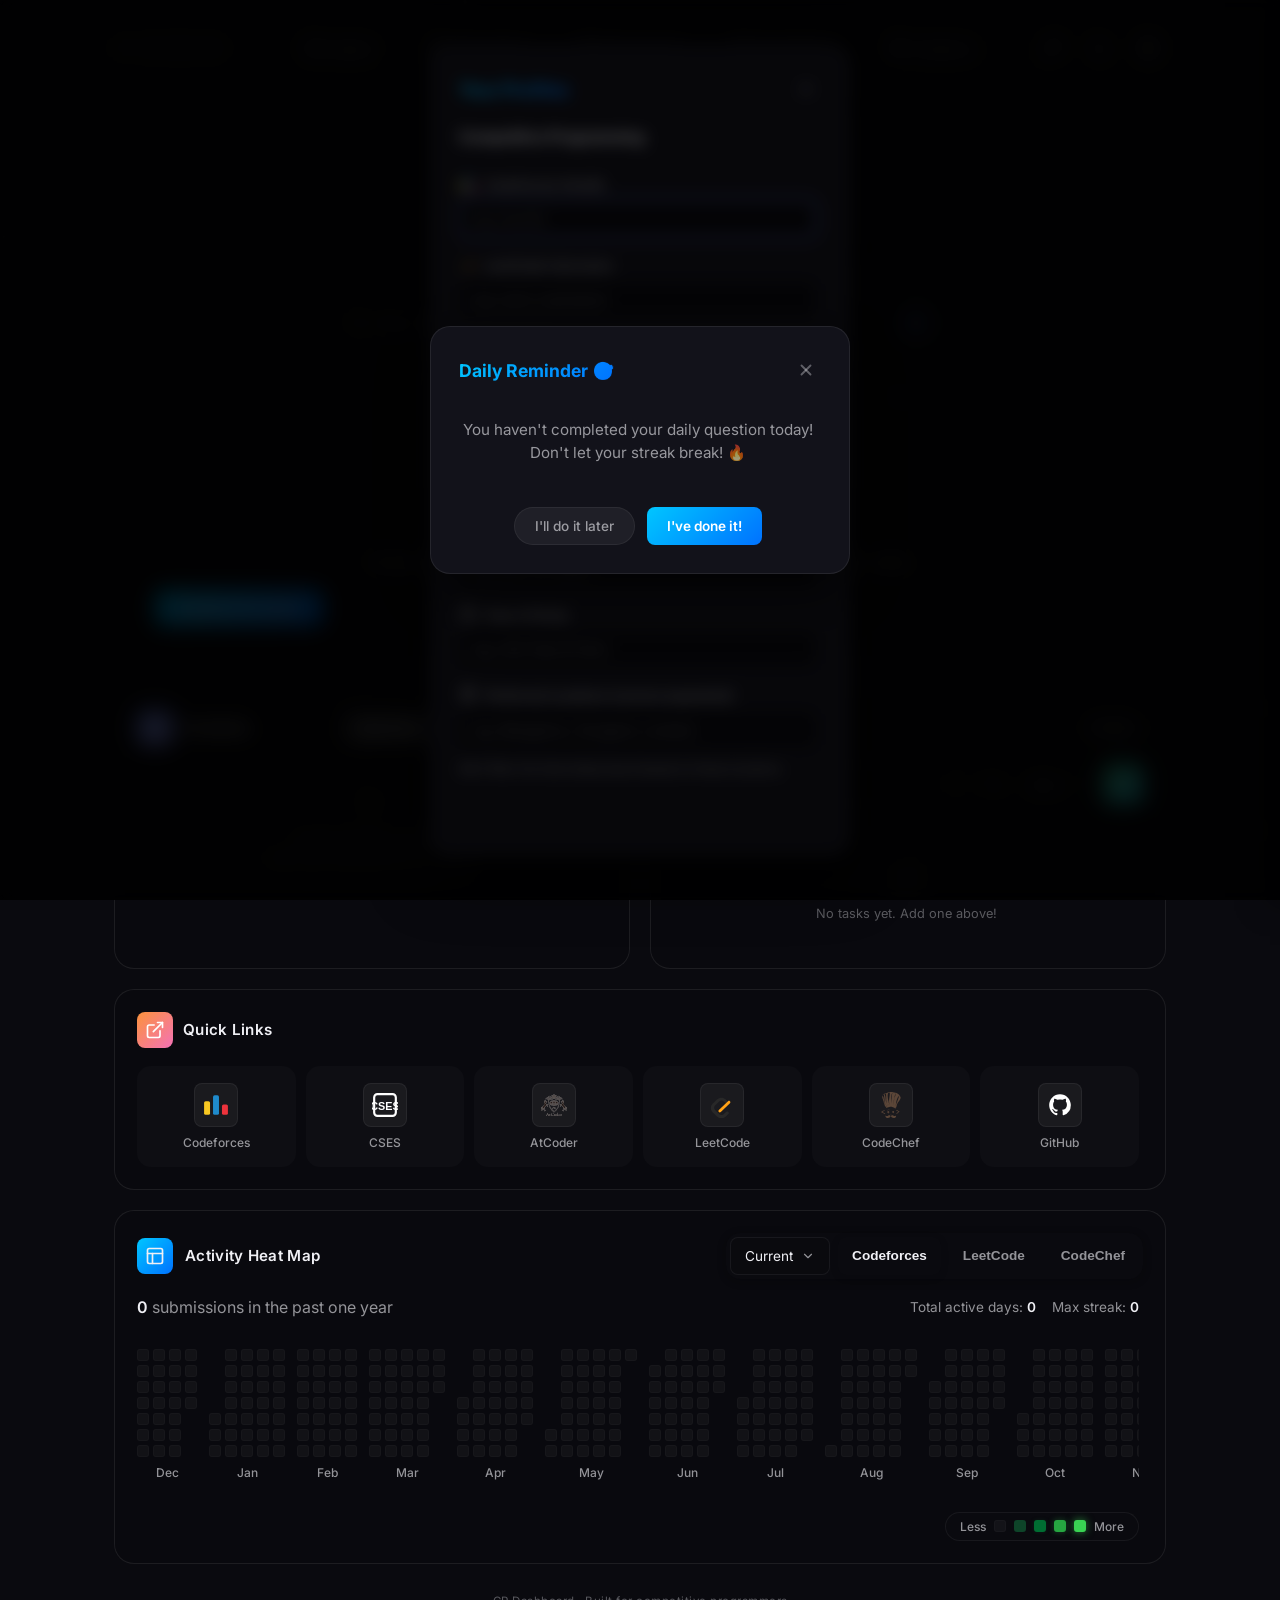
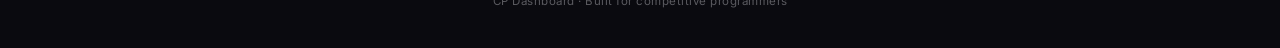
==== commit b4c3da4f: "feat: updated neon theme layout and added realistic dynamic moon clock" ====
--- a/index.html
+++ b/index.html
@@ -160,6 +160,7 @@
             <option value="solarized">🌊 Solarized Dark</option>
             <option value="gruvbox">🍂 Gruvbox</option>
             <option value="catppuccin">🐱 Catppuccin Mocha</option>
+            <option value="neon">⚡ Neon Cyberpunk</option>
           </select>
         </div>
 
--- a/style.css
+++ b/style.css
@@ -330,6 +330,206 @@
   --shadow-glow-blue: 0 0 40px rgba(137, 180, 250, 0.1);
   --shadow-glow-green: 0 0 40px rgba(166, 227, 161, 0.1);
   --shadow-glow-orange: 0 0 40px rgba(250, 179, 135, 0.1);
+}
+
+/* --- Neon Cyberpunk Theme --- */
+[data-theme="neon"] {
+  --bg-primary: #000000;
+  --bg-secondary: #020205;
+  --bg-card: rgba(5, 5, 10, 0.75);
+  --bg-card-hover: rgba(10, 10, 20, 0.95);
+  --bg-input: rgba(10, 5, 20, 0.8);
+
+  --text-primary: #ffffff;
+  --text-secondary: #e0d0ff;
+  --text-muted: #b0a0d0;
+
+  --cf-color: #00ffff;
+  --cf-gradient: linear-gradient(135deg, #00ffff, #9d00ff);
+  --lc-color: #ffaa00;
+  --lc-gradient: linear-gradient(135deg, #ffaa00, #ff007f);
+  --cc-color: #7777aa;
+  --cc-gradient: linear-gradient(135deg, #7777aa, #444477);
+
+  --accent-blue: #00ffff;
+  --accent-purple: #9d00ff;
+  --accent-pink: #ff007f;
+  --accent-green: #00ff00;
+  --accent-orange: #ffaa00;
+  --accent-red: #ff003c;
+  --accent-cyan: #00ffff;
+  --accent-yellow: #ffff00;
+
+  --gradient-hero: linear-gradient(135deg, #9d00ff 0%, #ff007f 50%, #00ffff 100%);
+  --gradient-contest: linear-gradient(135deg, #9d00ff, #00ffff);
+  --gradient-todo: linear-gradient(135deg, #00ff00, #00ffff);
+  --gradient-links: linear-gradient(135deg, #ff007f, #ffaa00);
+
+  --border-subtle: rgba(157, 0, 255, 0.4);
+  --border-widget: rgba(157, 0, 255, 0.6);
+
+  --shadow-card: 0 0 20px rgba(157, 0, 255, 0.15), inset 0 0 10px rgba(157, 0, 255, 0.1);
+  --shadow-glow-blue: 0 0 60px rgba(0, 255, 255, 0.5);
+  --shadow-glow-green: 0 0 60px rgba(0, 255, 0, 0.5);
+  --shadow-glow-orange: 0 0 60px rgba(255, 0, 127, 0.5);
+}
+
+/* Neon Theme — Extreme Glow effects */
+[data-theme="neon"] body {
+  color: #fff;
+  text-shadow: 0 0 5px rgba(255,255,255,0.3);
+}
+
+[data-theme="neon"] h1, [data-theme="neon"] h2, [data-theme="neon"] h3, 
+[data-theme="neon"] .widget-title, [data-theme="neon"] .platform-name, [data-theme="neon"] .clock-time {
+  text-shadow: 0 0 10px var(--accent-purple), 0 0 20px var(--accent-pink);
+}
+
+[data-theme="neon"] .widget {
+  border: 1px solid rgba(157, 0, 255, 0.5);
+  box-shadow: 0 0 15px rgba(157, 0, 255, 0.2), inset 0 0 10px rgba(157, 0, 255, 0.1);
+  transition: all 0.3s ease;
+}
+[data-theme="neon"] .widget:hover {
+  border-color: #9d00ff;
+  box-shadow: 0 0 40px rgba(157, 0, 255, 0.6), 0 0 20px rgba(255, 0, 127, 0.4), inset 0 0 20px rgba(157, 0, 255, 0.3);
+}
+[data-theme="neon"] .contests-widget { border-color: rgba(0, 255, 255, 0.4); box-shadow: 0 0 15px rgba(0, 255, 255, 0.15); }
+[data-theme="neon"] .contests-widget:hover {
+  box-shadow: 0 0 40px rgba(0, 255, 255, 0.6), 0 0 80px rgba(0, 255, 255, 0.3), inset 0 0 30px rgba(0, 255, 255, 0.2);
+  border-color: #00ffff;
+}
+[data-theme="neon"] .todo-widget { border-color: rgba(0, 255, 0, 0.4); box-shadow: 0 0 15px rgba(0, 255, 0, 0.15); }
+[data-theme="neon"] .todo-widget:hover {
+  box-shadow: 0 0 40px rgba(0, 255, 0, 0.6), 0 0 80px rgba(0, 255, 0, 0.3), inset 0 0 30px rgba(0, 255, 0, 0.2);
+  border-color: #00ff00;
+}
+[data-theme="neon"] .links-widget { border-color: rgba(255, 0, 127, 0.4); box-shadow: 0 0 15px rgba(255, 0, 127, 0.15); }
+[data-theme="neon"] .links-widget:hover {
+  box-shadow: 0 0 40px rgba(255, 0, 127, 0.6), 0 0 80px rgba(255, 0, 127, 0.3), inset 0 0 30px rgba(255, 0, 127, 0.2);
+  border-color: #ff007f;
+}
+
+[data-theme="neon"] .rating-card {
+  border: 1px solid rgba(157, 0, 255, 0.4);
+  box-shadow: 0 0 15px rgba(157, 0, 255, 0.15);
+  transition: all 0.3s ease;
+}
+[data-theme="neon"] .cf-card { border-color: rgba(0, 255, 255, 0.3); }
+[data-theme="neon"] .cf-card:hover {
+  box-shadow: 0 0 40px rgba(0, 255, 255, 0.6), 0 0 80px rgba(0, 255, 255, 0.3);
+  border-color: #00ffff;
+}
+[data-theme="neon"] .lc-card { border-color: rgba(255, 170, 0, 0.3); }
+[data-theme="neon"] .lc-card:hover {
+  box-shadow: 0 0 40px rgba(255, 170, 0, 0.6), 0 0 80px rgba(255, 170, 0, 0.3);
+  border-color: #ffaa00;
+}
+[data-theme="neon"] .cc-card { border-color: rgba(157, 0, 255, 0.3); }
+[data-theme="neon"] .cc-card:hover {
+  box-shadow: 0 0 40px rgba(157, 0, 255, 0.6), 0 0 80px rgba(157, 0, 255, 0.3);
+  border-color: #9d00ff;
+}
+
+[data-theme="neon"] .quick-link {
+  border: 1px solid rgba(157, 0, 255, 0.3);
+  box-shadow: 0 0 10px rgba(157, 0, 255, 0.1);
+  transition: all 0.25s ease;
+}
+[data-theme="neon"] .quick-link:hover {
+  box-shadow: 0 0 30px rgba(157, 0, 255, 0.7), 0 0 60px rgba(255, 0, 127, 0.4);
+  border-color: #9d00ff;
+  text-shadow: 0 0 10px #9d00ff;
+}
+
+[data-theme="neon"] .portal-card {
+  border: 1px solid rgba(255, 0, 127, 0.3);
+  box-shadow: 0 0 10px rgba(255, 0, 127, 0.1);
+  transition: all 0.3s ease;
+}
+[data-theme="neon"] .portal-card:hover {
+  box-shadow: 0 0 40px rgba(255, 0, 127, 0.6), 0 0 80px rgba(255, 0, 127, 0.3);
+  border-color: #ff007f;
+}
+
+[data-theme="neon"] .contest-item {
+  border: 1px solid rgba(0, 255, 255, 0.2);
+  box-shadow: 0 0 5px rgba(0, 255, 255, 0.1);
+  transition: all 0.3s ease;
+}
+[data-theme="neon"] .contest-item:hover {
+  box-shadow: 0 0 30px rgba(0, 255, 255, 0.6), 0 0 60px rgba(0, 255, 255, 0.3);
+  border-color: #00ffff;
+}
+
+[data-theme="neon"] .todo-item {
+  border: 1px solid rgba(0, 255, 0, 0.2);
+  box-shadow: 0 0 5px rgba(0, 255, 0, 0.1);
+  transition: all 0.3s ease;
+}
+[data-theme="neon"] .todo-item:hover {
+  box-shadow: 0 0 30px rgba(0, 255, 0, 0.6), 0 0 60px rgba(0, 255, 0, 0.3);
+  border-color: #00ff00;
+}
+
+[data-theme="neon"] .shortcut-item:hover .shortcut-icon-circle {
+  box-shadow: 0 0 30px rgba(157, 0, 255, 0.7);
+  border: 1px solid #9d00ff;
+}
+
+[data-theme="neon"] .settings-btn,
+[data-theme="neon"] .theme-btn {
+  border: 1px solid rgba(157, 0, 255, 0.2);
+  box-shadow: 0 0 10px rgba(157, 0, 255, 0.1);
+  transition: all 0.3s ease;
+}
+[data-theme="neon"] .settings-btn:hover,
+[data-theme="neon"] .theme-btn:hover {
+  box-shadow: 0 0 30px rgba(157, 0, 255, 0.8), 0 0 15px #ff007f;
+  border-color: #9d00ff;
+  color: #fff;
+  text-shadow: 0 0 10px #fff;
+}
+
+[data-theme="neon"] .save-btn, [data-theme="neon"] .primary-btn {
+  background: linear-gradient(135deg, #9d00ff, #ff007f);
+  box-shadow: 0 0 20px rgba(157, 0, 255, 0.5);
+  border: 1px solid #ff007f;
+  transition: all 0.3s ease;
+}
+[data-theme="neon"] .save-btn:hover, [data-theme="neon"] .primary-btn:hover {
+  box-shadow: 0 0 50px rgba(157, 0, 255, 0.9), 0 0 80px rgba(255, 0, 127, 0.6);
+  border-color: #fff;
+  text-shadow: 0 0 10px #fff;
+}
+
+[data-theme="neon"] .heatmap-cell[data-level="1"] { background: #200040; box-shadow: 0 0 5px rgba(157, 0, 255, 0.2); }
+[data-theme="neon"] .heatmap-cell[data-level="2"] { background: #6000c0; box-shadow: 0 0 10px rgba(157, 0, 255, 0.5); }
+[data-theme="neon"] .heatmap-cell[data-level="3"] { background: #9d00ff; box-shadow: 0 0 20px rgba(157, 0, 255, 0.8); }
+[data-theme="neon"] .heatmap-cell[data-level="4"] { background: #ff007f; box-shadow: 0 0 30px rgba(255, 0, 127, 1); }
+
+/* Custom Layout for Neon Theme */
+[data-theme="neon"] #home-section {
+  display: flex;
+  flex-direction: column;
+}
+[data-theme="neon"] .widgets-grid {
+  order: 1;
+}
+[data-theme="neon"] #ratings-row {
+  order: 2;
+  margin-top: 10px;
+}
+
+/* Custom Scrollbar for Neon */
+[data-theme="neon"] ::-webkit-scrollbar-thumb {
+  background: rgba(157, 0, 255, 0.5);
+  box-shadow: 0 0 10px rgba(157, 0, 255, 0.8);
+  border-radius: 10px;
+}
+[data-theme="neon"] ::-webkit-scrollbar-thumb:hover {
+  background: #ff007f;
+  box-shadow: 0 0 20px #ff007f;
 }
 
 /* --- Reset --- */
@@ -4290,9 +4490,9 @@
   width: 200px;
   height: 200px;
   border-radius: 50%;
-  background: #0f172a;
-  box-shadow: 0 10px 30px rgba(0, 0, 0, 0.4), inset 0 0 20px rgba(0,0,0,0.8);
-  border: 1px solid rgba(255, 255, 255, 0.1);
+  background: transparent;
+  box-shadow: none;
+  border: none;
   display: flex;
   justify-content: center;
   align-items: center;
@@ -4300,9 +4500,9 @@
 }
 
 [data-theme="light"] .analog-lunar {
-  background: #0f172a;
-  box-shadow: 0 10px 30px rgba(0, 0, 0, 0.2), inset 0 0 20px rgba(0,0,0,0.8);
-  border: 1px solid rgba(0, 0, 0, 0.1);
+  background: transparent;
+  box-shadow: none;
+  border: none;
 }
 
 .analog-lunar .clock-face-container,
@@ -4357,11 +4557,9 @@
 }
 
 .analog-lunar::after {
-  /* Starry overlay */
+  display: none !important;
+  /* Starry overlay removed as per user request */
   content: '';
-  position: absolute;
-  top: 0; left: 0;
-  width: 100%; height: 100%;
   border-radius: 50%;
   background-image: 
     radial-gradient(1px 1px at 20px 30px, #ffffff, rgba(0,0,0,0)),
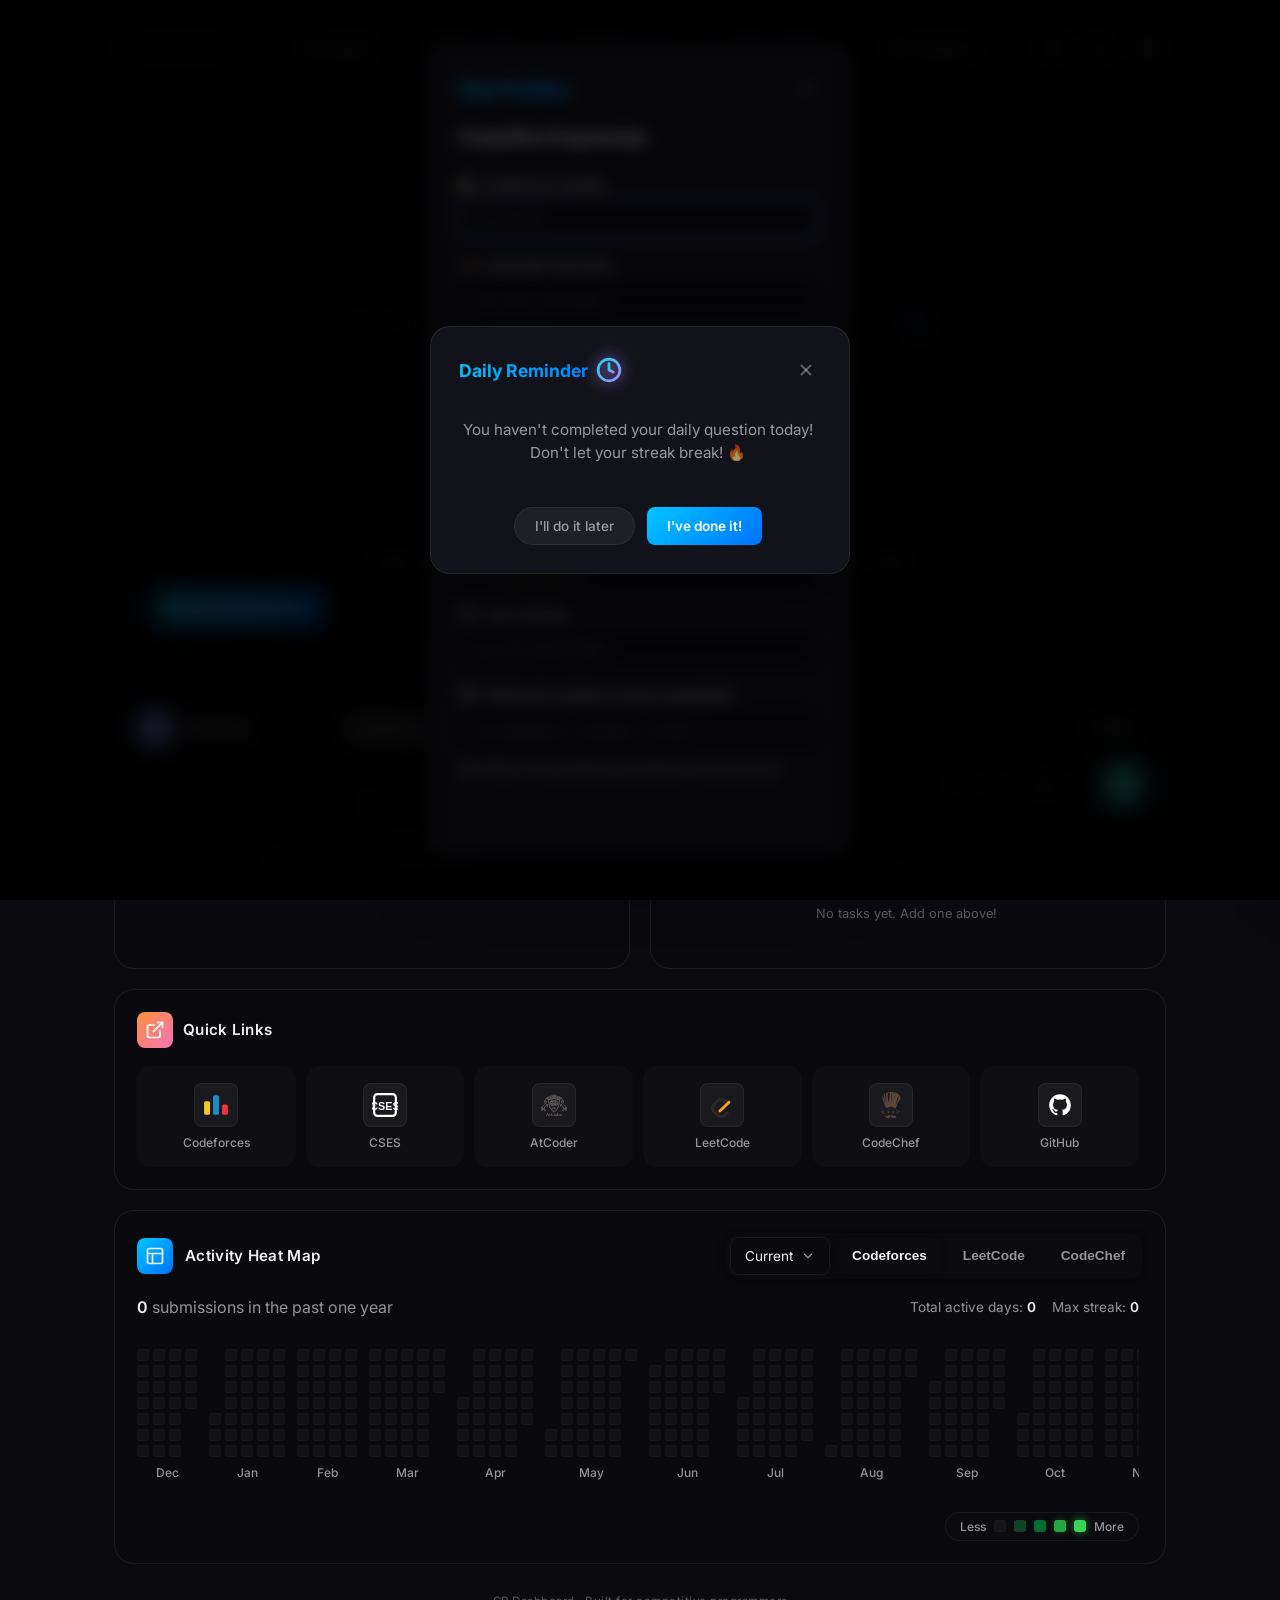
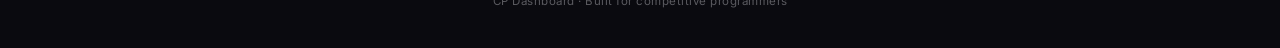
==== commit 55138e72: "Update Smart Coach and Daily Reminder UI to adapt to themes" ====
--- a/index.html
+++ b/index.html
@@ -139,6 +139,7 @@
               <option value="serpent">Serpent Roman</option>
               <option value="cubes">3D Floating Cubes</option>
               <option value="lunar">Celestial Lunar</option>
+              <option value="lunar-crescent">3D Crescent Moon</option>
             </select>
           </div>
         </div>
@@ -238,7 +239,19 @@
   <div class="modal-overlay" id="daily-reminder-overlay">
     <div class="modal" id="daily-reminder-modal" style="max-width: 450px;">
       <div class="modal-header">
-        <h2 class="modal-title">Daily Reminder 🎯</h2>
+        <h2 class="modal-title" style="display: flex; align-items: center; justify-content: center;">
+          Daily Reminder
+          <svg id="con" width="26" height="26" viewBox="0 0 24 24" fill="none" stroke="url(#clock-grad)" stroke-width="2.5" stroke-linecap="round" stroke-linejoin="round" style="margin-left: 8px; filter: drop-shadow(0 0 8px var(--accent-purple));">
+            <defs>
+              <linearGradient id="clock-grad" x1="0%" y1="0%" x2="100%" y2="100%">
+                <stop offset="0%" stop-color="var(--accent-cyan, #00F2FE)" />
+                <stop offset="100%" stop-color="var(--accent-purple, #4FACFE)" />
+              </linearGradient>
+            </defs>
+            <circle cx="12" cy="12" r="10"></circle>
+            <polyline points="12 6 12 12 16 14"></polyline>
+          </svg>
+        </h2>
         <button class="modal-close" id="daily-reminder-close" title="Close">
           <svg width="18" height="18" viewBox="0 0 24 24" fill="none" stroke="currentColor" stroke-width="2.5" stroke-linecap="round" stroke-linejoin="round">
             <line x1="18" y1="6" x2="6" y2="18"></line>
@@ -258,11 +271,17 @@
   </div>
   <!-- Coach Modal Overlay -->
   <div class="modal-overlay" id="coach-overlay" style="z-index: 2000;">
-    <div class="modal" id="coach-modal" style="width: 500px; max-width: 90%; background: var(--bg-card); border: 1px solid rgba(94, 234, 212, 0.3); border-radius: 12px; position: relative;">
+    <div class="modal" id="coach-modal" style="width: 500px; max-width: 90%; background: var(--bg-card); border: 1px solid var(--border-widget); border-radius: 12px; position: relative;">
       <div class="modal-header">
         <div class="heatmap-title-group" style="display: flex; align-items: center; gap: 12px;">
-          <div class="widget-icon" style="background: rgba(94, 234, 212, 0.1); color: #5eead4; width: 40px; height: 40px; border-radius: 8px; display: flex; align-items: center; justify-content: center;">
-            <svg width="20" height="20" viewBox="0 0 24 24" fill="none" stroke="currentColor" stroke-width="2" stroke-linecap="round" stroke-linejoin="round">
+          <div class="widget-icon" style="background: var(--border-widget); width: 40px; height: 40px; border-radius: 8px; display: flex; align-items: center; justify-content: center;">
+            <svg width="22" height="22" viewBox="0 0 24 24" fill="none" stroke="url(#coach-grad-modal)" stroke-width="2" stroke-linecap="round" stroke-linejoin="round" style="filter: drop-shadow(0 0 6px var(--accent-purple));">
+              <defs>
+                <linearGradient id="coach-grad-modal" x1="0%" y1="0%" x2="100%" y2="100%">
+                  <stop offset="0%" stop-color="var(--accent-cyan, #00F2FE)" />
+                  <stop offset="100%" stop-color="var(--accent-purple, #4FACFE)" />
+                </linearGradient>
+              </defs>
               <path d="M12 2v2"></path>
               <path d="M12 20v2"></path>
               <path d="M4.93 4.93l1.41 1.41"></path>
@@ -274,7 +293,7 @@
               <circle cx="12" cy="12" r="4"></circle>
             </svg>
           </div>
-          <h2 class="modal-title" style="margin: 0; display: flex; align-items: center; gap: 12px;">Smart AI Coach <span class="news-source badge" style="background: linear-gradient(135deg, #14b8a6, #0ea5e9);">BETA</span></h2>
+          <h2 class="modal-title" style="margin: 0; display: flex; align-items: center; gap: 12px;">Smart AI Coach <span class="news-source badge" style="background: var(--gradient-hero);">BETA</span></h2>
         </div>
         <button class="modal-close" id="coach-close" title="Close" style="background: transparent; border: none; color: var(--text-muted); cursor: pointer;">
           <svg width="18" height="18" viewBox="0 0 24 24" fill="none" stroke="currentColor" stroke-width="2.5" stroke-linecap="round" stroke-linejoin="round">
@@ -1003,10 +1022,18 @@
         <!-- 0. Smart Coach -->
         <div class="tool-widget">
           <h3 style="display: flex; align-items: center; gap: 8px;">
-            <svg width="16" height="16" viewBox="0 0 24 24" fill="none" stroke="#5eead4" stroke-width="2" stroke-linecap="round" stroke-linejoin="round"><path d="M12 2v2"></path><path d="M12 20v2"></path><path d="M4.93 4.93l1.41 1.41"></path><path d="M17.66 17.66l1.41 1.41"></path><path d="M2 12h2"></path><path d="M20 12h2"></path><path d="M4.93 19.07l1.41-1.41"></path><path d="M17.66 6.34l1.41-1.41"></path><circle cx="12" cy="12" r="4"></circle></svg>
-            Smart AI Coach <span class="badge" style="background: linear-gradient(135deg, #14b8a6, #0ea5e9); border: none; padding: 2px 6px;">BETA</span>
+            <svg width="18" height="18" viewBox="0 0 24 24" fill="none" stroke="url(#coach-grad-side)" stroke-width="2" stroke-linecap="round" stroke-linejoin="round" style="filter: drop-shadow(0 0 6px var(--accent-purple));">
+              <defs>
+                <linearGradient id="coach-grad-side" x1="0%" y1="0%" x2="100%" y2="100%">
+                  <stop offset="0%" stop-color="var(--accent-cyan, #00F2FE)" />
+                  <stop offset="100%" stop-color="var(--accent-purple, #4FACFE)" />
+                </linearGradient>
+              </defs>
+              <path d="M12 2v2"></path><path d="M12 20v2"></path><path d="M4.93 4.93l1.41 1.41"></path><path d="M17.66 17.66l1.41 1.41"></path><path d="M2 12h2"></path><path d="M20 12h2"></path><path d="M4.93 19.07l1.41-1.41"></path><path d="M17.66 6.34l1.41-1.41"></path><circle cx="12" cy="12" r="4"></circle>
+            </svg>
+            Smart AI Coach <span class="badge" style="background: var(--gradient-hero); border: none; padding: 2px 6px;">BETA</span>
           </h3>
-          <button id="open-coach-modal-btn" class="save-btn" style="width: 100%; background: linear-gradient(135deg, #14b8a6, #0ea5e9); border: none;">Launch Coach</button>
+          <button id="open-coach-modal-btn" class="save-btn" style="width: 100%;">Launch Coach</button>
         </div>
 
         <!-- 1. Typing Warmup -->
--- a/style.css
+++ b/style.css
@@ -1922,6 +1922,7 @@
     inset 0 -1px 0 rgba(0,0,0,0.9);
   position: relative;
   overflow: hidden;
+  text-shadow: none !important;
 }
 /* Subtle glossy bezel reflection */
 .digital-led::before {
@@ -4052,6 +4053,11 @@
   -webkit-background-clip: text;
   -webkit-text-fill-color: transparent;
   filter: drop-shadow(0 4px 10px rgba(37, 117, 252, 0.3));
+}
+
+[data-theme="neon"] .explore-header h2 {
+  text-shadow: 0 0 5px var(--accent-purple);
+  filter: drop-shadow(0 2px 8px rgba(167, 139, 250, 0.3));
 }
 
 .explore-header p {
@@ -4485,7 +4491,7 @@
 }
 
 /* --- Lunar Analog Clock --- */
-.analog-lunar {
+.analog-lunar, .analog-lunar-crescent {
   position: relative;
   width: 200px;
   height: 200px;
@@ -4499,18 +4505,21 @@
   margin: 0 auto;
 }
 
-[data-theme="light"] .analog-lunar {
+[data-theme="light"] .analog-lunar, [data-theme="light"] .analog-lunar-crescent {
   background: transparent;
   box-shadow: none;
   border: none;
 }
 
 .analog-lunar .clock-face-container,
-.analog-lunar .clock-face-svg {
+.analog-lunar .clock-face-svg,
+.analog-lunar-crescent .clock-face-container,
+.analog-lunar-crescent .clock-face-svg {
   display: none !important;
 }
 
-.analog-lunar .clock-face {
+.analog-lunar .clock-face,
+.analog-lunar-crescent .clock-face {
   position: absolute;
   top: 0; left: 0;
   width: 100%; height: 100%;
@@ -4518,7 +4527,8 @@
   background: transparent !important;
 }
 
-.analog-lunar .moon-container {
+.analog-lunar .moon-container,
+.analog-lunar-crescent .moon-container {
   display: block !important;
   position: absolute;
   top: 0;
@@ -4534,7 +4544,8 @@
   display: none;
 }
 
-.analog-lunar .lunar-digital-time {
+.analog-lunar .lunar-digital-time,
+.analog-lunar-crescent .lunar-digital-time {
   display: block;
   position: absolute;
   right: 25px;
@@ -4552,11 +4563,16 @@
 .analog-lunar .hour-hand,
 .analog-lunar .minute-hand,
 .analog-lunar .second-hand,
-.analog-lunar .clock-center {
+.analog-lunar .clock-center,
+.analog-lunar-crescent .hour-hand,
+.analog-lunar-crescent .minute-hand,
+.analog-lunar-crescent .second-hand,
+.analog-lunar-crescent .clock-center {
   display: none !important;
 }
 
-.analog-lunar::after {
+.analog-lunar::after,
+.analog-lunar-crescent::after {
   display: none !important;
   /* Starry overlay removed as per user request */
   content: '';
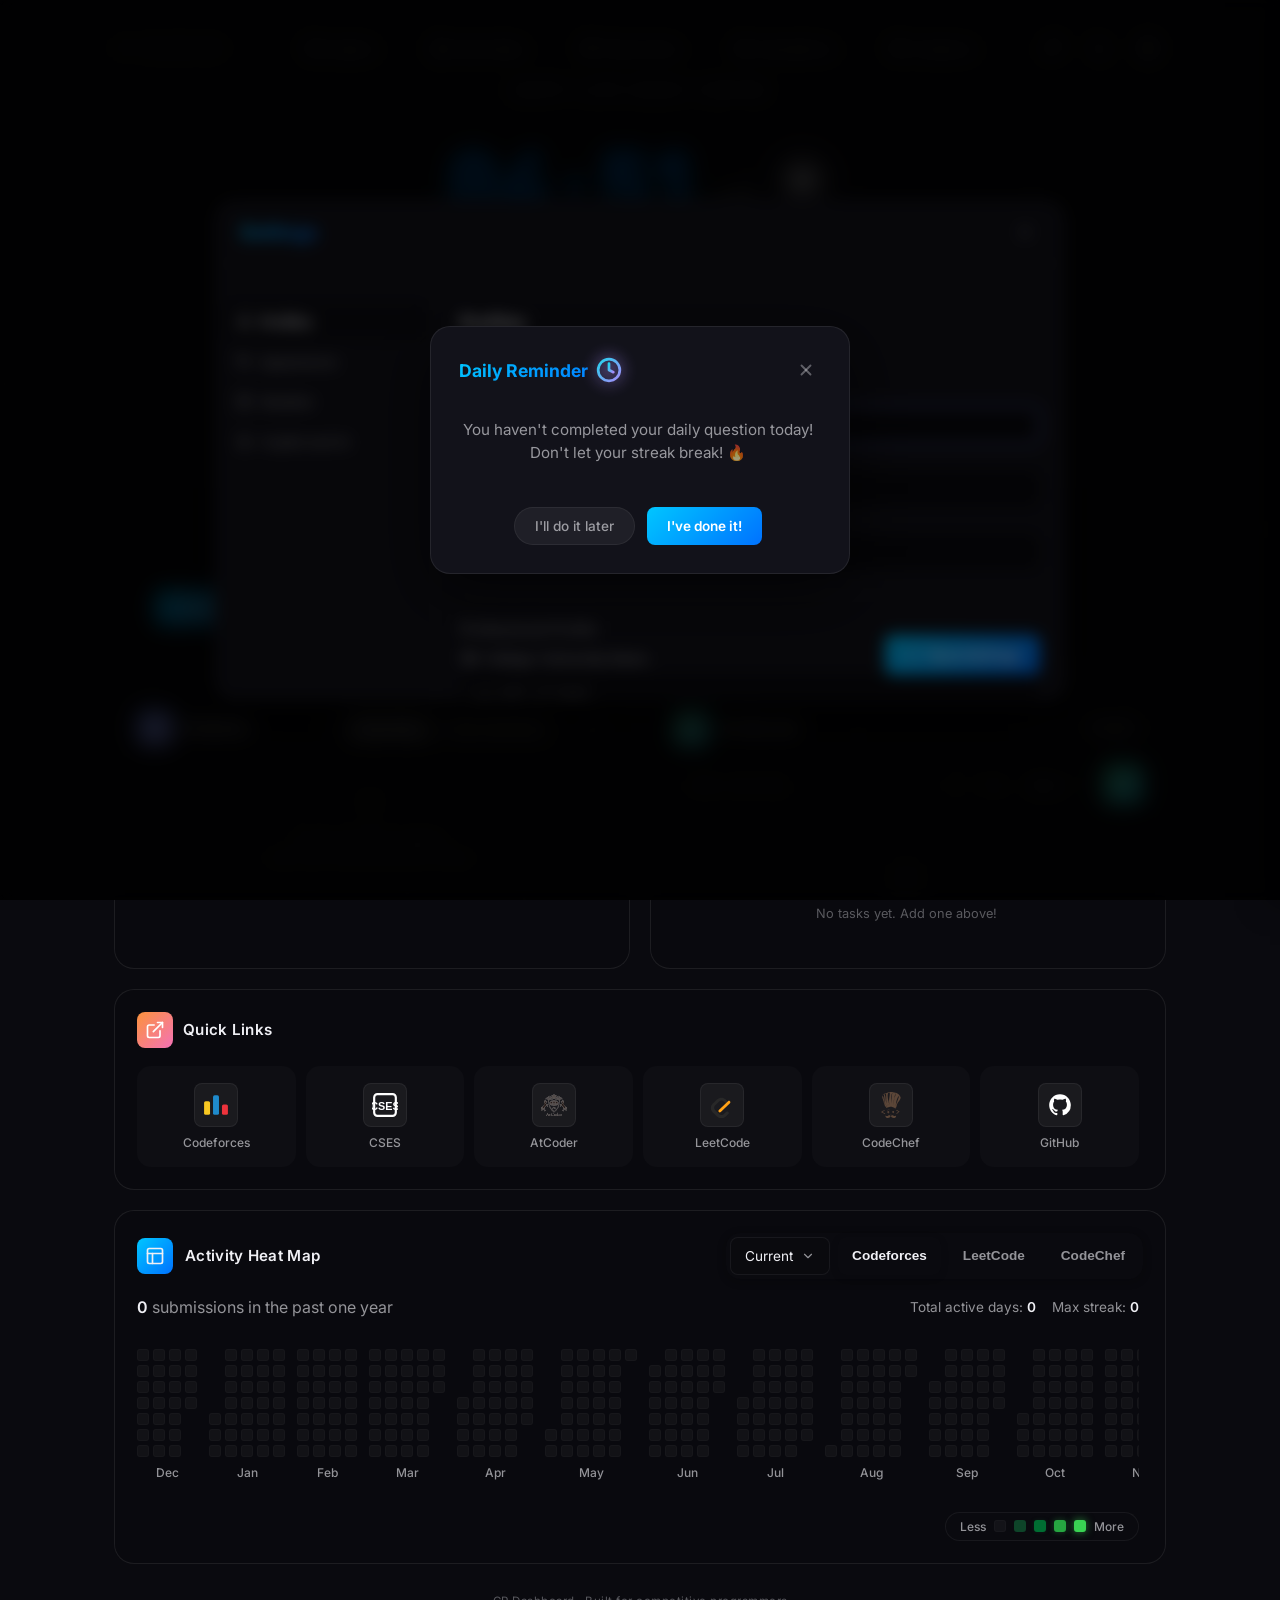
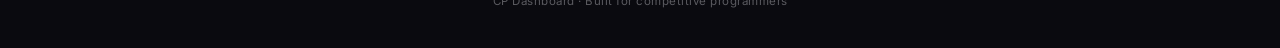
==== commit 61368100: "Update extension scripts and python script" ====
--- a/index.html
+++ b/index.html
@@ -15,222 +15,266 @@
 
   <!-- Settings Modal Overlay -->
   <div class="modal-overlay" id="settings-overlay">
-    <div class="modal" id="settings-modal">
-      <div class="modal-header">
-        <h2 class="modal-title">Your Profiles</h2>
-        <button class="modal-close" id="settings-close" title="Close">
+        <div class="modal settings-modal-wide" id="settings-modal" style="width: 850px; max-width: 95%; height: 500px; display: flex; flex-direction: column; padding: 0;">
+      <div class="modal-header" style="border-bottom: 1px solid var(--border-subtle); padding: 16px 24px; display: flex; justify-content: space-between; align-items: center;">
+        <h2 class="modal-title" style="font-size: 1.2rem; margin: 0;">Settings</h2>
+        <button type="button" class="modal-close" id="settings-close" title="Close" style="background: transparent; border: none; color: var(--text-muted); cursor: pointer;">
           <svg width="18" height="18" viewBox="0 0 24 24" fill="none" stroke="currentColor" stroke-width="2.5" stroke-linecap="round" stroke-linejoin="round">
             <line x1="18" y1="6" x2="6" y2="18"></line>
             <line x1="6" y1="6" x2="18" y2="18"></line>
           </svg>
         </button>
       </div>
-      <form class="modal-body" id="settings-form">
-        <h3 style="font-size: 0.9rem; margin-bottom: 12px; margin-top: 0;">Competitive Programming</h3>
-        <div class="form-group">
-          <label class="form-label" for="cf-handle">
-            <img src="icons/cf-logo.svg" class="form-label-icon" alt="CF">
-            Codeforces Handle
-          </label>
-          <input type="text" class="form-input" id="cf-handle" placeholder="e.g. tourist" autocomplete="off">
-        </div>
-        <div class="form-group">
-          <label class="form-label" for="lc-handle">
-            <img src="icons/lc-logo.svg" class="form-label-icon" alt="LC">
-            LeetCode Username
-          </label>
-          <input type="text" class="form-input" id="lc-handle" placeholder="e.g. your_username" autocomplete="off">
-        </div>
-        <div class="form-group">
-          <label class="form-label" for="cc-handle">
-            <img src="icons/cc-logo.svg" class="form-label-icon" alt="CC">
-            CodeChef Username
-          </label>
-          <input type="text" class="form-input" id="cc-handle" placeholder="e.g. your_username" autocomplete="off">
-        </div>
-
-        <hr style="border: 0; border-top: 1px solid var(--border-subtle); margin: 20px 0;">
-        <h3 style="font-size: 0.9rem; margin-bottom: 12px;">Professional Profile</h3>
-        <div class="form-group">
-          <label class="form-label" for="profile-college">
-            <svg width="14" height="14" viewBox="0 0 24 24" fill="none" stroke="currentColor" stroke-width="2" stroke-linecap="round" stroke-linejoin="round" class="form-label-icon"><path d="M22 10v6M2 10l10-5 10 5-10 5z"></path><path d="M6 12v5c3 3 9 3 12 0v-5"></path></svg>
-            College / University Name
-          </label>
-          <input type="text" class="form-input" id="profile-college" placeholder="e.g. MIT, IIT Delhi" autocomplete="off">
-        </div>
-        <div class="form-group">
-          <label class="form-label" for="profile-year">
-            <svg width="14" height="14" viewBox="0 0 24 24" fill="none" stroke="currentColor" stroke-width="2" stroke-linecap="round" stroke-linejoin="round" class="form-label-icon"><circle cx="12" cy="12" r="10"></circle><polyline points="12 6 12 12 16 14"></polyline></svg>
-            Year of Study
-          </label>
-          <input type="text" class="form-input" id="profile-year" placeholder="e.g. 3rd Year B.Tech" autocomplete="off">
-        </div>
-        <div class="form-group">
-          <label class="form-label" for="profile-locations">
-            <svg width="14" height="14" viewBox="0 0 24 24" fill="none" stroke="currentColor" stroke-width="2" stroke-linecap="round" stroke-linejoin="round" class="form-label-icon"><path d="M21 10c0 7-9 13-9 13s-9-6-9-13a9 9 0 0 1 18 0z"></path><circle cx="12" cy="10" r="3"></circle></svg>
-            Preferred Locations (comma separated)
-          </label>
-          <input type="text" class="form-input" id="profile-locations" placeholder="e.g. Bengaluru, Gurgaon, London" autocomplete="off">
-          <p style="font-size: 0.75rem; color: var(--text-secondary); margin-top: 6px;">We'll filter the Internships board based on these locations.</p>
-        </div>
-        <div class="form-group lock-section">
-          <div class="lock-controls">
-            <button type="button" class="lock-btn" id="lock-btn">
-              <svg width="16" height="16" viewBox="0 0 24 24" fill="none" stroke="currentColor" stroke-width="2" stroke-linecap="round" stroke-linejoin="round" id="lock-icon">
-                <rect x="3" y="11" width="18" height="11" rx="2" ry="2"></rect>
-                <path d="M7 11V7a5 5 0 0 1 10 0v4"></path>
+      <form class="settings-layout" id="settings-form" style="display: flex; flex: 1; overflow: hidden; margin: 0;">
+        <div class="settings-sidebar" style="width: 220px; border-right: 1px solid var(--border-subtle); padding: 16px 8px; overflow-y: auto; display: flex; flex-direction: column; gap: 4px;">
+          <button type="button" class="settings-tab active" data-pane="pane-profiles" style="display: flex; align-items: center; gap: 8px; padding: 10px 12px; background: var(--bg-card-hover); border: none; color: var(--text-primary); text-align: left; border-radius: 6px; cursor: pointer; font-size: 0.9rem;">
+            <svg width="16" height="16" viewBox="0 0 24 24" fill="none" stroke="currentColor" stroke-width="2" stroke-linecap="round" stroke-linejoin="round"><path d="M20 21v-2a4 4 0 0 0-4-4H8a4 4 0 0 0-4 4v2"></path><circle cx="12" cy="7" r="4"></circle></svg>
+            Profiles
+          </button>
+          <button type="button" class="settings-tab" data-pane="pane-appearance" style="display: flex; align-items: center; gap: 8px; padding: 10px 12px; background: transparent; border: none; color: var(--text-secondary); text-align: left; border-radius: 6px; cursor: pointer; font-size: 0.9rem;">
+            <svg width="16" height="16" viewBox="0 0 24 24" fill="none" stroke="currentColor" stroke-width="2" stroke-linecap="round" stroke-linejoin="round"><circle cx="13.5" cy="6.5" r="2.5"></circle><path d="M19 21S16 16.6 16 12a3.5 3.5 0 1 0-7 0c0 4.6-3 9-3 9"></path><circle cx="4.5" cy="6.5" r="2.5"></circle></svg>
+            Appearance
+          </button>
+          <button type="button" class="settings-tab" data-pane="pane-weather" style="display: flex; align-items: center; gap: 8px; padding: 10px 12px; background: transparent; border: none; color: var(--text-secondary); text-align: left; border-radius: 6px; cursor: pointer; font-size: 0.9rem;">
+            <svg width="16" height="16" viewBox="0 0 24 24" fill="none" stroke="currentColor" stroke-width="2" stroke-linecap="round" stroke-linejoin="round"><path d="M21 10c0 7-9 13-9 13s-9-6-9-13a9 9 0 0 1 18 0z"></path><circle cx="12" cy="10" r="3"></circle></svg>
+            Weather
+          </button>
+          <button type="button" class="settings-tab" data-pane="pane-ai" style="display: flex; align-items: center; gap: 8px; padding: 10px 12px; background: transparent; border: none; color: var(--text-secondary); text-align: left; border-radius: 6px; cursor: pointer; font-size: 0.9rem;">
+            <svg width="16" height="16" viewBox="0 0 24 24" fill="none" stroke="currentColor" stroke-width="2" stroke-linecap="round" stroke-linejoin="round"><path d="M12 2v20M17 5H9.5a3.5 3.5 0 0 0 0 7h5a3.5 3.5 0 0 1 0 7H6"></path></svg>
+            Copilot and AI
+          </button>
+        </div>
+
+        <div class="settings-content" style="flex: 1; padding: 24px; overflow-y: auto; position: relative;">
+          <!-- Profiles Pane -->
+          <div class="settings-pane active" id="pane-profiles">
+            <h3 style="font-size: 1.1rem; margin-bottom: 20px; margin-top: 0;">Profiles</h3>
+            
+            <h4 style="font-size: 0.9rem; margin-bottom: 12px; color: var(--text-secondary); font-weight: 500;">Competitive Programming</h4>
+            <div class="form-group">
+              <label class="form-label" for="cf-handle">
+                <img src="icons/cf-logo.svg" class="form-label-icon" alt="CF">
+                Codeforces Handle
+              </label>
+              <input type="text" class="form-input" id="cf-handle" placeholder="e.g. tourist" autocomplete="off">
+            </div>
+            <div class="form-group">
+              <label class="form-label" for="lc-handle">
+                <img src="icons/lc-logo.svg" class="form-label-icon" alt="LC">
+                LeetCode Username
+              </label>
+              <input type="text" class="form-input" id="lc-handle" placeholder="e.g. your_username" autocomplete="off">
+            </div>
+            <div class="form-group">
+              <label class="form-label" for="cc-handle">
+                <img src="icons/cc-logo.svg" class="form-label-icon" alt="CC">
+                CodeChef Username
+              </label>
+              <input type="text" class="form-input" id="cc-handle" placeholder="e.g. your_username" autocomplete="off">
+            </div>
+
+            <hr style="border: 0; border-top: 1px solid var(--border-subtle); margin: 24px 0;">
+            <h4 style="font-size: 0.9rem; margin-bottom: 12px; color: var(--text-secondary); font-weight: 500;">Professional Profile</h4>
+            <div class="form-group">
+              <label class="form-label" for="profile-college">
+                <svg width="14" height="14" viewBox="0 0 24 24" fill="none" stroke="currentColor" stroke-width="2" stroke-linecap="round" stroke-linejoin="round" class="form-label-icon"><path d="M22 10v6M2 10l10-5 10 5-10 5z"></path><path d="M6 12v5c3 3 9 3 12 0v-5"></path></svg>
+                College / University Name
+              </label>
+              <input type="text" class="form-input" id="profile-college" placeholder="e.g. MIT, IIT Delhi" autocomplete="off">
+            </div>
+            <div class="form-group">
+              <label class="form-label" for="profile-year">
+                <svg width="14" height="14" viewBox="0 0 24 24" fill="none" stroke="currentColor" stroke-width="2" stroke-linecap="round" stroke-linejoin="round" class="form-label-icon"><circle cx="12" cy="12" r="10"></circle><polyline points="12 6 12 12 16 14"></polyline></svg>
+                Year of Study
+              </label>
+              <input type="text" class="form-input" id="profile-year" placeholder="e.g. 3rd Year B.Tech" autocomplete="off">
+            </div>
+            <div class="form-group">
+              <label class="form-label" for="profile-locations">
+                <svg width="14" height="14" viewBox="0 0 24 24" fill="none" stroke="currentColor" stroke-width="2" stroke-linecap="round" stroke-linejoin="round" class="form-label-icon"><path d="M21 10c0 7-9 13-9 13s-9-6-9-13a9 9 0 0 1 18 0z"></path><circle cx="12" cy="10" r="3"></circle></svg>
+                Preferred Locations (comma separated)
+              </label>
+              <input type="text" class="form-input" id="profile-locations" placeholder="e.g. Bengaluru, Gurgaon, London" autocomplete="off">
+              <p style="font-size: 0.75rem; color: var(--text-secondary); margin-top: 6px;">We'll filter the Internships board based on these locations.</p>
+            </div>
+
+            <hr style="border: 0; border-top: 1px solid var(--border-subtle); margin: 24px 0;">
+            <h4 style="font-size: 0.9rem; margin-bottom: 12px; color: var(--text-secondary); font-weight: 500;">Security</h4>
+            <div class="form-group lock-section">
+              <div class="lock-controls">
+                <button type="button" class="lock-btn" id="lock-btn">
+                  <svg width="16" height="16" viewBox="0 0 24 24" fill="none" stroke="currentColor" stroke-width="2" stroke-linecap="round" stroke-linejoin="round" id="lock-icon">
+                    <rect x="3" y="11" width="18" height="11" rx="2" ry="2"></rect>
+                    <path d="M7 11V7a5 5 0 0 1 10 0v4"></path>
+                  </svg>
+                  <span id="lock-btn-text">Lock Profiles</span>
+                </button>
+                <span class="lock-status" id="lock-status">Status: Unlocked</span>
+              </div>
+              <div class="unlock-prompt hidden" id="unlock-prompt">
+                <p id="unlock-prompt-text" style="margin-bottom: 8px; font-size: 0.85rem; color: var(--text-secondary);">Enter password:</p>
+                <div style="display: flex; gap: 10px;">
+                  <input type="password" class="form-input" id="unlock-input" placeholder="Password" autocomplete="off" style="margin-bottom: 0;">
+                  <button type="button" class="unlock-confirm-btn" id="unlock-confirm-btn">Confirm</button>
+                </div>
+              </div>
+            </div>
+            
+            <div style="height: 60px;"></div>
+          </div>
+
+          <!-- Appearance Pane -->
+          <div class="settings-pane" id="pane-appearance" style="display: none;">
+            <h3 style="font-size: 1.1rem; margin-bottom: 20px; margin-top: 0;">Appearance</h3>
+
+            <h4 style="font-size: 0.9rem; margin-bottom: 12px; color: var(--text-secondary); font-weight: 500;">Theme</h4>
+            <div class="form-group" style="margin-bottom: 16px;">
+              <label class="form-label" for="theme-select">Color Theme</label>
+              <select class="form-input" id="theme-select" style="margin-bottom: 0;">
+                <option value="dark">?? Midnight (Default Dark)</option>
+                <option value="light">?? Daylight (Light)</option>
+                <option disabled>-- Editor Themes --</option>
+                <option value="dracula">?? Dracula</option>
+                <option value="nord">?? Nord</option>
+                <option value="monokai">?? Monokai</option>
+                <option value="solarized">?? Solarized Dark</option>
+                <option value="gruvbox">?? Gruvbox</option>
+                <option value="catppuccin">?? Catppuccin Mocha</option>
+                <option value="neon">? Neon Cyberpunk</option>
+              </select>
+            </div>
+
+            <hr style="border: 0; border-top: 1px solid var(--border-subtle); margin: 24px 0;">
+            <h4 style="font-size: 0.9rem; margin-bottom: 12px; color: var(--text-secondary); font-weight: 500;">Clock Settings</h4>
+            <div class="form-group" style="display: flex; gap: 12px; margin-bottom: 16px;">
+              <div style="flex: 1;">
+                <label class="form-label" for="digital-clock-style">Digital Style</label>
+                <select class="form-input" id="digital-clock-style" style="margin-bottom: 0;">
+                  <option value="default">3D Blue (Default)</option>
+                  <option value="minimal">Minimal Flat</option>
+                  <option value="neon">Cyberpunk Neon</option>
+                  <option value="glass">Glassmorphism</option>
+                  <option value="arcade">Retro Arcade</option>
+                  <option value="sunset">Sunset Gradient</option>
+                  <option value="outline">Monochrome Outline</option>
+                  <option disabled>-- Layouts --</option>
+                  <option value="flip">Flip Clock Card</option>
+                  <option value="stacked">Vertical Stacked</option>
+                  <option value="tech">Tech Dashboard Grid</option>
+                  <option disabled>-- Unique --</option>
+                  <option value="lcd">Retro LCD Device</option>
+                  <option value="cyber">Cyber Hacker Matrix</option>
+                  <option value="led">LED Panel Display</option>
+                </select>
+              </div>
+              <div style="flex: 1;">
+                <label class="form-label" for="analog-clock-style">Analog Style</label>
+                <select class="form-input" id="analog-clock-style" style="margin-bottom: 0;">
+                  <option value="default">Realistic 3D (Default)</option>
+                  <option value="minimal">Modern Minimal</option>
+                  <option value="neon">Hologram Neon</option>
+                  <option value="glass">Frosted Glass</option>
+                  <option value="luxury">Gold Luxury</option>
+                  <option value="stealth">Stealth Dark</option>
+                  <option value="radar">Retro Radar</option>
+                  <option value="snake">Serpent</option>
+                  <option disabled>-- Layouts --</option>
+                  <option value="square">Square Card</option>
+                  <option value="ring">Orbiting Dots</option>
+                  <option value="hollow">Wireframe Hollow</option>
+                  <option value="pendulum">Classic Pendulum</option>
+                  <option disabled>-- Unique --</option>
+                  <option value="speedometer">Dashboard Speedometer</option>
+                  <option value="skeleton">Exposed Gear Skeleton</option>
+                  <option value="circuit">Circuit Board</option>
+                  <option value="nautical">Nautical Anchor</option>
+                  <option value="serpent">Serpent Roman</option>
+                  <option value="cubes">3D Floating Cubes</option>
+                  <option value="lunar">Celestial Lunar</option>
+                  <option value="lunar-crescent">3D Crescent Moon</option>
+                </select>
+              </div>
+            </div>
+
+            <hr style="border: 0; border-top: 1px solid var(--border-subtle); margin: 24px 0;">
+            <h4 style="font-size: 0.9rem; margin-bottom: 12px; color: var(--text-secondary); font-weight: 500;">Wallpaper Settings</h4>
+            <div class="form-group" style="display: flex; gap: 12px; margin-bottom: 16px;">
+              <div style="flex: 1;">
+                <label class="form-label" for="light-wallpaper-style">Light Mode</label>
+                <select class="form-input" id="light-wallpaper-style" style="margin-bottom: 0;">
+                  <option value="dynamic-default">Hacker Blue Symbols (Dynamic)</option>
+                  <option value="dynamic-nodes">Floating Nodes (Dynamic)</option>
+                  <option value="dynamic-bubbles">Rising Bubbles (Dynamic)</option>
+                  <option value="dynamic-waves">Flowing Waves (Dynamic)</option>
+                  <option value="static-gradient">Soft Gradient (Static)</option>
+                  <option value="static-topography">Abstract Topography (Static)</option>
+                </select>
+              </div>
+              <div style="flex: 1;">
+                <label class="form-label" for="dark-wallpaper-style">Dark Mode</label>
+                <select class="form-input" id="dark-wallpaper-style" style="margin-bottom: 0;">
+                  <option value="dynamic-default">Constellations (Dynamic)</option>
+                  <option value="dynamic-matrix">Matrix Rain (Dynamic)</option>
+                  <option value="dynamic-warp">Warp Speed (Dynamic)</option>
+                  <option value="dynamic-snow">Falling Snow (Dynamic)</option>
+                  <option value="static-space">Deep Space (Static)</option>
+                  <option value="static-cyberpunk">Neon Cyberpunk City (Static)</option>
+                </select>
+              </div>
+            </div>
+            
+            <div style="height: 60px;"></div>
+          </div>
+
+          <!-- Weather Pane -->
+          <div class="settings-pane" id="pane-weather" style="display: none;">
+            <h3 style="font-size: 1.1rem; margin-bottom: 20px; margin-top: 0;">Weather</h3>
+            <div class="form-group">
+              <label class="form-label" for="weather-location">
+                Location (City Name)
+              </label>
+              <div style="display: flex; gap: 8px;">
+                <input type="text" class="form-input" id="weather-location" placeholder="e.g. New Delhi, London, Tokyo" autocomplete="off" style="margin-bottom: 0;">
+                <button type="button" class="save-btn" id="auto-detect-location-btn" style="width: auto; padding: 0 12px; font-size: 0.85rem;" title="Use my exact location">
+                  <svg width="16" height="16" viewBox="0 0 24 24" fill="none" stroke="currentColor" stroke-width="2" stroke-linecap="round" stroke-linejoin="round">
+                    <circle cx="12" cy="12" r="10"></circle>
+                    <circle cx="12" cy="12" r="3"></circle>
+                    <line x1="12" y1="2" x2="12" y2="5"></line>
+                    <line x1="12" y1="19" x2="12" y2="22"></line>
+                    <line x1="2" y1="12" x2="5" y2="12"></line>
+                    <line x1="19" y1="12" x2="22" y2="12"></line>
+                  </svg>
+                </button>
+              </div>
+              <p style="font-size: 0.75rem; color: var(--text-secondary); margin-top: 8px;" id="weather-location-hint">Used to display current weather & temperature next to the clock. Click the icon to auto-detect.</p>
+            </div>
+            
+            <div style="height: 60px;"></div>
+          </div>
+
+          <!-- AI Assistant Pane -->
+          <div class="settings-pane" id="pane-ai" style="display: none;">
+            <h3 style="font-size: 1.1rem; margin-bottom: 20px; margin-top: 0;">Copilot and AI</h3>
+            <div class="form-group">
+              <label class="form-label" for="llm-api-key">
+                Gemini API Key
+              </label>
+              <input type="password" class="form-input" id="llm-api-key" placeholder="AIzaSy..." autocomplete="off">
+              <p style="font-size: 0.75rem; color: var(--text-secondary); margin-top: 6px;">Stored securely in local storage.</p>
+            </div>
+            
+            <div style="height: 60px;"></div>
+          </div>
+          
+          <div style="position: absolute; bottom: 24px; right: 24px;">
+            <button type="submit" class="save-btn" id="save-profiles" style="display: flex; align-items: center; gap: 8px;">
+              <svg width="16" height="16" viewBox="0 0 24 24" fill="none" stroke="currentColor" stroke-width="2.5" stroke-linecap="round" stroke-linejoin="round">
+                <polyline points="20 6 9 17 4 12"></polyline>
               </svg>
-              <span id="lock-btn-text">Lock Profiles</span>
+              Save Settings
             </button>
-            <span class="lock-status" id="lock-status">Status: Unlocked</span>
-          </div>
-          <div class="unlock-prompt hidden" id="unlock-prompt">
-            <p id="unlock-prompt-text" style="margin-bottom: 8px; font-size: 0.85rem; color: var(--text-secondary);">Enter password:</p>
-            <div style="display: flex; gap: 10px;">
-              <input type="password" class="form-input" id="unlock-input" placeholder="Password" autocomplete="off" style="margin-bottom: 0;">
-              <button type="button" class="unlock-confirm-btn" id="unlock-confirm-btn">Confirm</button>
-            </div>
-          </div>
-        </div>
-        <hr style="border: 0; border-top: 1px solid var(--border-subtle); margin: 20px 0;">
-        <h3 style="font-size: 0.9rem; margin-bottom: 12px;">Clock Settings</h3>
-        <div class="form-group" style="display: flex; gap: 12px; margin-bottom: 16px;">
-          <div style="flex: 1;">
-            <label class="form-label" for="digital-clock-style">Digital Style</label>
-            <select class="form-input" id="digital-clock-style" style="margin-bottom: 0;">
-              <option value="default">3D Blue (Default)</option>
-              <option value="minimal">Minimal Flat</option>
-              <option value="neon">Cyberpunk Neon</option>
-              <option value="glass">Glassmorphism</option>
-              <option value="arcade">Retro Arcade</option>
-              <option value="sunset">Sunset Gradient</option>
-              <option value="outline">Monochrome Outline</option>
-              <option disabled>── Layouts ──</option>
-              <option value="flip">Flip Clock Card</option>
-              <option value="stacked">Vertical Stacked</option>
-              <option value="tech">Tech Dashboard Grid</option>
-              <option disabled>── Unique ──</option>
-              <option value="lcd">Retro LCD Device</option>
-              <option value="cyber">Cyber Hacker Matrix</option>
-              <option value="led">LED Panel Display</option>
-            </select>
-          </div>
-          <div style="flex: 1;">
-            <label class="form-label" for="analog-clock-style">Analog Style</label>
-            <select class="form-input" id="analog-clock-style" style="margin-bottom: 0;">
-              <option value="default">Realistic 3D (Default)</option>
-              <option value="minimal">Modern Minimal</option>
-              <option value="neon">Hologram Neon</option>
-              <option value="glass">Frosted Glass</option>
-              <option value="luxury">Gold Luxury</option>
-              <option value="stealth">Stealth Dark</option>
-              <option value="radar">Retro Radar</option>
-              <option value="snake">Serpent</option>
-              <option disabled>── Layouts ──</option>
-              <option value="square">Square Card</option>
-              <option value="ring">Orbiting Dots</option>
-              <option value="hollow">Wireframe Hollow</option>
-              <option value="pendulum">Classic Pendulum</option>
-              <option disabled>── Unique ──</option>
-              <option value="speedometer">Dashboard Speedometer</option>
-              <option value="skeleton">Exposed Gear Skeleton</option>
-              <option value="circuit">Circuit Board</option>
-              <option value="nautical">Nautical Anchor</option>
-              <option value="serpent">Serpent Roman</option>
-              <option value="cubes">3D Floating Cubes</option>
-              <option value="lunar">Celestial Lunar</option>
-              <option value="lunar-crescent">3D Crescent Moon</option>
-            </select>
-          </div>
-        </div>
-        
-        <hr style="border: 0; border-top: 1px solid var(--border-subtle); margin: 20px 0;">
-        <h3 style="font-size: 0.9rem; margin-bottom: 12px;">Theme</h3>
-        <div class="form-group" style="margin-bottom: 16px;">
-          <label class="form-label" for="theme-select">
-            <svg width="14" height="14" viewBox="0 0 24 24" fill="none" stroke="currentColor" stroke-width="2" stroke-linecap="round" stroke-linejoin="round" class="form-label-icon"><circle cx="13.5" cy="6.5" r="2.5"></circle><path d="M19 21S16 16.6 16 12a3.5 3.5 0 1 0-7 0c0 4.6-3 9-3 9"></path><circle cx="4.5" cy="6.5" r="2.5"></circle></svg>
-            Color Theme
-          </label>
-          <select class="form-input" id="theme-select" style="margin-bottom: 0;">
-            <option value="dark">🌑 Midnight (Default Dark)</option>
-            <option value="light">☀️ Daylight (Light)</option>
-            <option disabled>── Editor Themes ──</option>
-            <option value="dracula">🧛 Dracula</option>
-            <option value="nord">❄️ Nord</option>
-            <option value="monokai">🌅 Monokai</option>
-            <option value="solarized">🌊 Solarized Dark</option>
-            <option value="gruvbox">🍂 Gruvbox</option>
-            <option value="catppuccin">🐱 Catppuccin Mocha</option>
-            <option value="neon">⚡ Neon Cyberpunk</option>
-          </select>
-        </div>
-
-        <hr style="border: 0; border-top: 1px solid var(--border-subtle); margin: 20px 0;">
-        <h3 style="font-size: 0.9rem; margin-bottom: 12px;">Wallpaper Settings</h3>
-        <div class="form-group" style="display: flex; gap: 12px; margin-bottom: 16px;">
-          <div style="flex: 1;">
-            <label class="form-label" for="light-wallpaper-style">Light Mode</label>
-            <select class="form-input" id="light-wallpaper-style" style="margin-bottom: 0;">
-              <option value="dynamic-default">Hacker Blue Symbols (Dynamic)</option>
-              <option value="dynamic-nodes">Floating Nodes (Dynamic)</option>
-              <option value="dynamic-bubbles">Rising Bubbles (Dynamic)</option>
-              <option value="dynamic-waves">Flowing Waves (Dynamic)</option>
-              <option value="static-gradient">Soft Gradient (Static)</option>
-              <option value="static-topography">Abstract Topography (Static)</option>
-            </select>
-          </div>
-          <div style="flex: 1;">
-            <label class="form-label" for="dark-wallpaper-style">Dark Mode</label>
-            <select class="form-input" id="dark-wallpaper-style" style="margin-bottom: 0;">
-              <option value="dynamic-default">Constellations (Dynamic)</option>
-              <option value="dynamic-matrix">Matrix Rain (Dynamic)</option>
-              <option value="dynamic-warp">Warp Speed (Dynamic)</option>
-              <option value="dynamic-snow">Falling Snow (Dynamic)</option>
-              <option value="static-space">Deep Space (Static)</option>
-              <option value="static-cyberpunk">Neon Cyberpunk City (Static)</option>
-            </select>
-          </div>
-        </div>
-
-        <hr style="border: 0; border-top: 1px solid var(--border-subtle); margin: 20px 0;">
-        <h3 style="font-size: 0.9rem; margin-bottom: 12px;">Weather Settings</h3>
-        <div class="form-group">
-          <label class="form-label" for="weather-location">
-            <svg width="14" height="14" viewBox="0 0 24 24" fill="none" stroke="currentColor" stroke-width="2" stroke-linecap="round" stroke-linejoin="round" class="form-label-icon"><path d="M21 10c0 7-9 13-9 13s-9-6-9-13a9 9 0 0 1 18 0z"></path><circle cx="12" cy="10" r="3"></circle></svg>
-            Location (City Name)
-          </label>
-          <div style="display: flex; gap: 8px;">
-            <input type="text" class="form-input" id="weather-location" placeholder="e.g. New Delhi, London, Tokyo" autocomplete="off" style="margin-bottom: 0;">
-            <button type="button" class="save-btn" id="auto-detect-location-btn" style="width: auto; padding: 0 12px; font-size: 0.85rem;" title="Use my exact location">
-              <svg width="16" height="16" viewBox="0 0 24 24" fill="none" stroke="currentColor" stroke-width="2" stroke-linecap="round" stroke-linejoin="round">
-                <circle cx="12" cy="12" r="10"></circle>
-                <circle cx="12" cy="12" r="3"></circle>
-                <line x1="12" y1="2" x2="12" y2="5"></line>
-                <line x1="12" y1="19" x2="12" y2="22"></line>
-                <line x1="2" y1="12" x2="5" y2="12"></line>
-                <line x1="19" y1="12" x2="22" y2="12"></line>
-              </svg>
-            </button>
-          </div>
-          <p style="font-size: 0.75rem; color: var(--text-secondary); margin-top: 8px;" id="weather-location-hint">Used to display current weather & temperature next to the clock. Click the icon to auto-detect.</p>
-        </div>
-        <hr style="border: 0; border-top: 1px solid var(--border-subtle); margin: 20px 0;">
-        <h3 style="font-size: 0.9rem; margin-bottom: 12px;">AI Assistant Settings</h3>
-        <div class="form-group">
-          <label class="form-label" for="llm-api-key">
-            <svg width="14" height="14" viewBox="0 0 24 24" fill="none" stroke="currentColor" stroke-width="2" stroke-linecap="round" stroke-linejoin="round" class="form-label-icon"><path d="M12 2v20M17 5H9.5a3.5 3.5 0 0 0 0 7h5a3.5 3.5 0 0 1 0 7H6"></path></svg>
-            Gemini API Key
-          </label>
-          <input type="password" class="form-input" id="llm-api-key" placeholder="AIzaSy..." autocomplete="off">
-          <p style="font-size: 0.75rem; color: var(--text-secondary); margin-top: 6px;">Stored securely in local storage.</p>
-        </div>
-
-        <button type="submit" class="save-btn" id="save-profiles">
-          <svg width="16" height="16" viewBox="0 0 24 24" fill="none" stroke="currentColor" stroke-width="2.5" stroke-linecap="round" stroke-linejoin="round">
-            <polyline points="20 6 9 17 4 12"></polyline>
-          </svg>
-          Save Settings
-        </button>
+          </div>
+        </div>
       </form>
     </div>
   </div>
@@ -1095,3 +1139,4 @@
   </main>
 </body>
 </html>
+
--- a/style.css
+++ b/style.css
@@ -2095,7 +2095,7 @@
 }
 
 .search-submit-btn:hover {
-  background: var(--accent-blue);
+  background: var(--gradient-hero);
   color: white;
   transform: scale(1.08);
 }
@@ -3730,7 +3730,7 @@
 }
 
 .chat-msg.user {
-  background: var(--accent-blue);
+  background: var(--gradient-hero);
   color: white;
   align-self: flex-end;
   border-bottom-right-radius: 4px;
@@ -4715,7 +4715,7 @@
   border-color: var(--accent-blue);
 }
 .badge {
-  background: var(--accent-blue);
+  background: var(--gradient-hero);
   color: white;
   padding: 2px 8px;
   border-radius: 12px;
@@ -4746,3 +4746,17 @@
     right: -100%;
   }
 }
+
+/* --- Settings Redesign --- */
+.settings-tab {
+  transition: all 0.2s ease;
+}
+.settings-tab:hover:not(.active) {
+  background: var(--bg-card);
+  color: var(--text-primary) !important;
+}
+.settings-tab.active {
+  background: var(--bg-card-hover) !important;
+  color: var(--text-primary) !important;
+  font-weight: 600;
+}
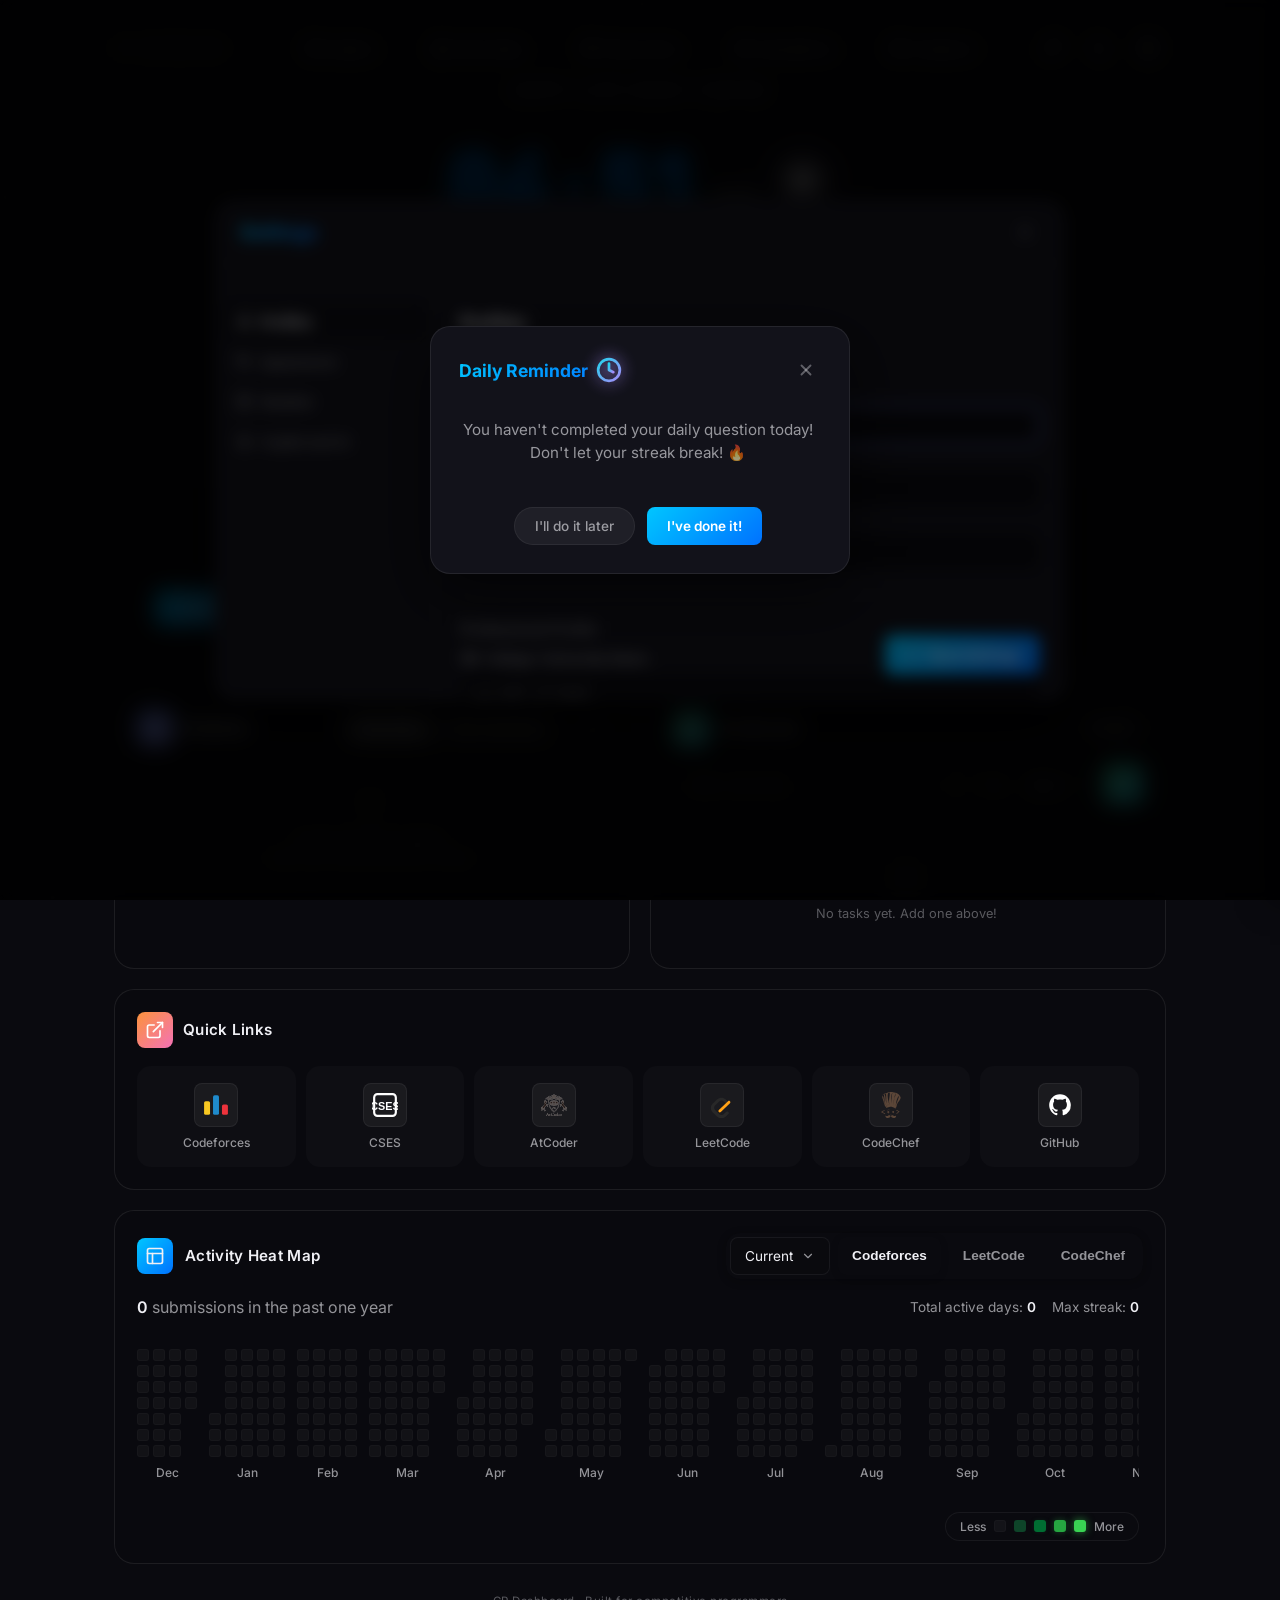
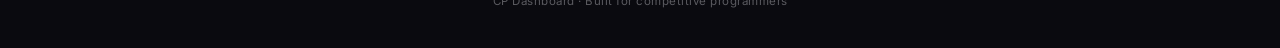
==== commit b040f0d8: "Fix Save Settings button scrolling and restore theme emojis" ====
--- a/index.html
+++ b/index.html
@@ -25,7 +25,7 @@
           </svg>
         </button>
       </div>
-      <form class="settings-layout" id="settings-form" style="display: flex; flex: 1; overflow: hidden; margin: 0;">
+      <form class="settings-layout" id="settings-form" style="display: flex; flex: 1; overflow: hidden; margin: 0; position: relative;">
         <div class="settings-sidebar" style="width: 220px; border-right: 1px solid var(--border-subtle); padding: 16px 8px; overflow-y: auto; display: flex; flex-direction: column; gap: 4px;">
           <button type="button" class="settings-tab active" data-pane="pane-profiles" style="display: flex; align-items: center; gap: 8px; padding: 10px 12px; background: var(--bg-card-hover); border: none; color: var(--text-primary); text-align: left; border-radius: 6px; cursor: pointer; font-size: 0.9rem;">
             <svg width="16" height="16" viewBox="0 0 24 24" fill="none" stroke="currentColor" stroke-width="2" stroke-linecap="round" stroke-linejoin="round"><path d="M20 21v-2a4 4 0 0 0-4-4H8a4 4 0 0 0-4 4v2"></path><circle cx="12" cy="7" r="4"></circle></svg>
@@ -131,16 +131,16 @@
             <div class="form-group" style="margin-bottom: 16px;">
               <label class="form-label" for="theme-select">Color Theme</label>
               <select class="form-input" id="theme-select" style="margin-bottom: 0;">
-                <option value="dark">?? Midnight (Default Dark)</option>
-                <option value="light">?? Daylight (Light)</option>
+                <option value="dark">🌙 Midnight (Default Dark)</option>
+                <option value="light">☀️ Daylight (Light)</option>
                 <option disabled>-- Editor Themes --</option>
-                <option value="dracula">?? Dracula</option>
-                <option value="nord">?? Nord</option>
-                <option value="monokai">?? Monokai</option>
-                <option value="solarized">?? Solarized Dark</option>
-                <option value="gruvbox">?? Gruvbox</option>
-                <option value="catppuccin">?? Catppuccin Mocha</option>
-                <option value="neon">? Neon Cyberpunk</option>
+                <option value="dracula">🧛 Dracula</option>
+                <option value="nord">❄️ Nord</option>
+                <option value="monokai">🎨 Monokai</option>
+                <option value="solarized">🌘 Solarized Dark</option>
+                <option value="gruvbox">📦 Gruvbox</option>
+                <option value="catppuccin">☕ Catppuccin Mocha</option>
+                <option value="neon">⚡ Neon Cyberpunk</option>
               </select>
             </div>
 
@@ -266,14 +266,14 @@
             <div style="height: 60px;"></div>
           </div>
           
-          <div style="position: absolute; bottom: 24px; right: 24px;">
-            <button type="submit" class="save-btn" id="save-profiles" style="display: flex; align-items: center; gap: 8px;">
-              <svg width="16" height="16" viewBox="0 0 24 24" fill="none" stroke="currentColor" stroke-width="2.5" stroke-linecap="round" stroke-linejoin="round">
-                <polyline points="20 6 9 17 4 12"></polyline>
-              </svg>
-              Save Settings
-            </button>
-          </div>
+        </div>
+        <div style="position: absolute; bottom: 24px; right: 24px; z-index: 100;">
+          <button type="submit" class="save-btn" id="save-profiles" style="display: flex; align-items: center; gap: 8px; box-shadow: 0 4px 12px rgba(0,0,0,0.4);">
+            <svg width="16" height="16" viewBox="0 0 24 24" fill="none" stroke="currentColor" stroke-width="2.5" stroke-linecap="round" stroke-linejoin="round">
+              <polyline points="20 6 9 17 4 12"></polyline>
+            </svg>
+            Save Settings
+          </button>
         </div>
       </form>
     </div>
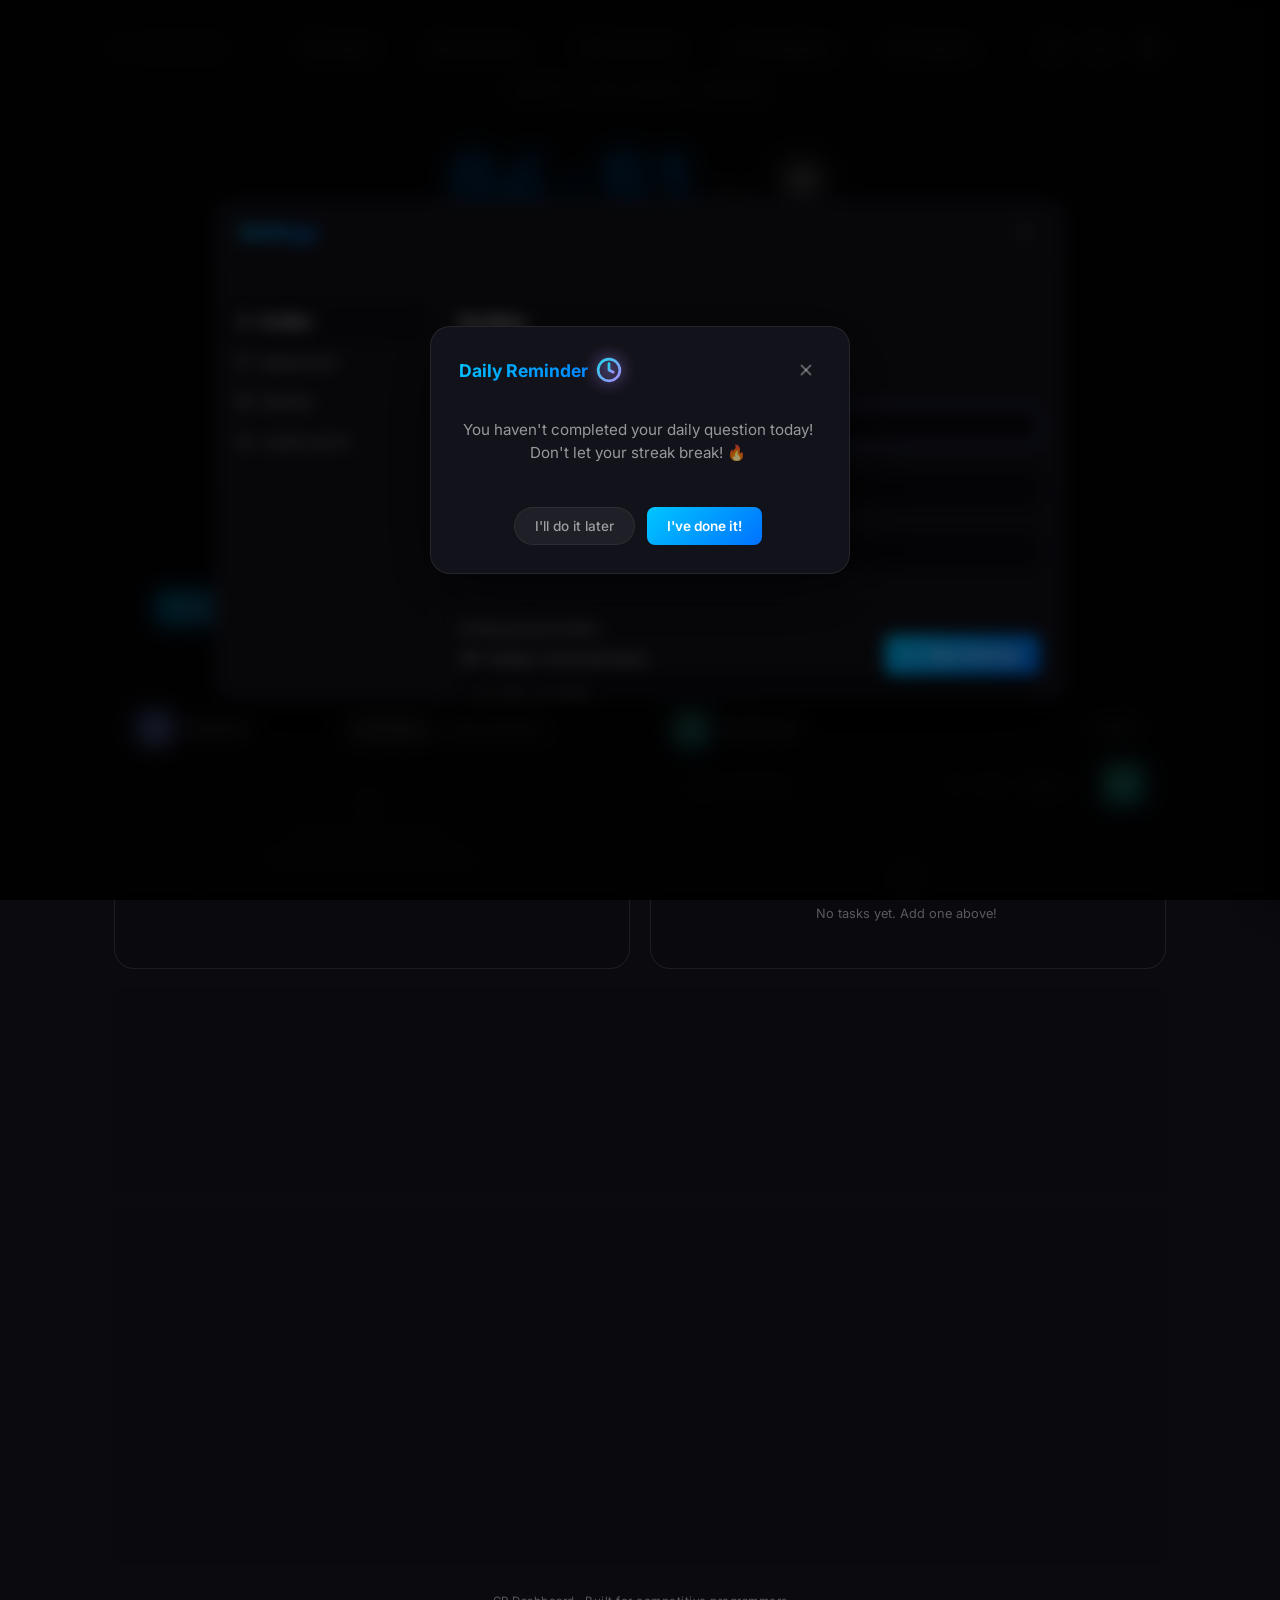
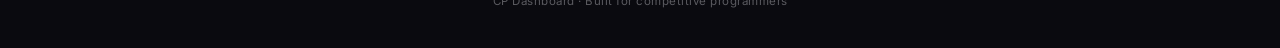
==== commit 7c56b7c0: "Fix top navigation bar layout overlap on narrow screens" ====
--- a/index.html
+++ b/index.html
@@ -410,7 +410,7 @@
         <span class="brand-tag">CP Dashboard</span>
         
         <!-- Top Centered Navigation Tabs -->
-        <div style="display: flex; align-items: center; justify-content: center; gap: 16px; position: absolute; left: 50%; transform: translateX(-50%);">
+        <div class="top-tabs-container">
           <button id="tab-explore" class="explore-tab-btn" title="Developer News Feed">
             <svg width="15" height="15" viewBox="0 0 24 24" fill="none" stroke="currentColor" stroke-width="2.2" stroke-linecap="round" stroke-linejoin="round" style="margin-right: 6px;"><circle cx="12" cy="12" r="10"></circle><polygon points="16.24 7.76 14.12 14.12 7.76 16.24 9.88 9.88 16.24 7.76"></polygon></svg>
             <span id="tab-explore-text">Explore</span>
--- a/style.css
+++ b/style.css
@@ -3085,6 +3085,10 @@
   gap: 10px;
 }
 
+.links-widget .widget-body {
+  overflow: visible;
+}
+
 .quick-link {
   display: flex;
   flex-direction: column;
@@ -4760,3 +4764,43 @@
   color: var(--text-primary) !important;
   font-weight: 600;
 }
+
+/* --- Responsive Top Tabs --- */
+.top-tabs-container {
+  display: flex;
+  align-items: center;
+  justify-content: center;
+  gap: 16px;
+  position: absolute;
+  left: 50%;
+  transform: translateX(-50%);
+  z-index: 10;
+  white-space: nowrap;
+}
+
+@media (max-width: 1050px) {
+  .top-tabs-container {
+    gap: 8px;
+  }
+  .explore-tab-btn {
+    padding: 8px 12px;
+  }
+  .explore-tab-btn span {
+    display: none;
+  }
+  .explore-tab-btn svg {
+    margin-right: 0 !important;
+  }
+}
+
+@media (max-width: 550px) {
+  .top-tabs-container {
+    position: static;
+    transform: none;
+    width: 100%;
+    margin-top: 15px;
+  }
+  .hero-top-bar {
+    flex-wrap: wrap;
+  }
+}
